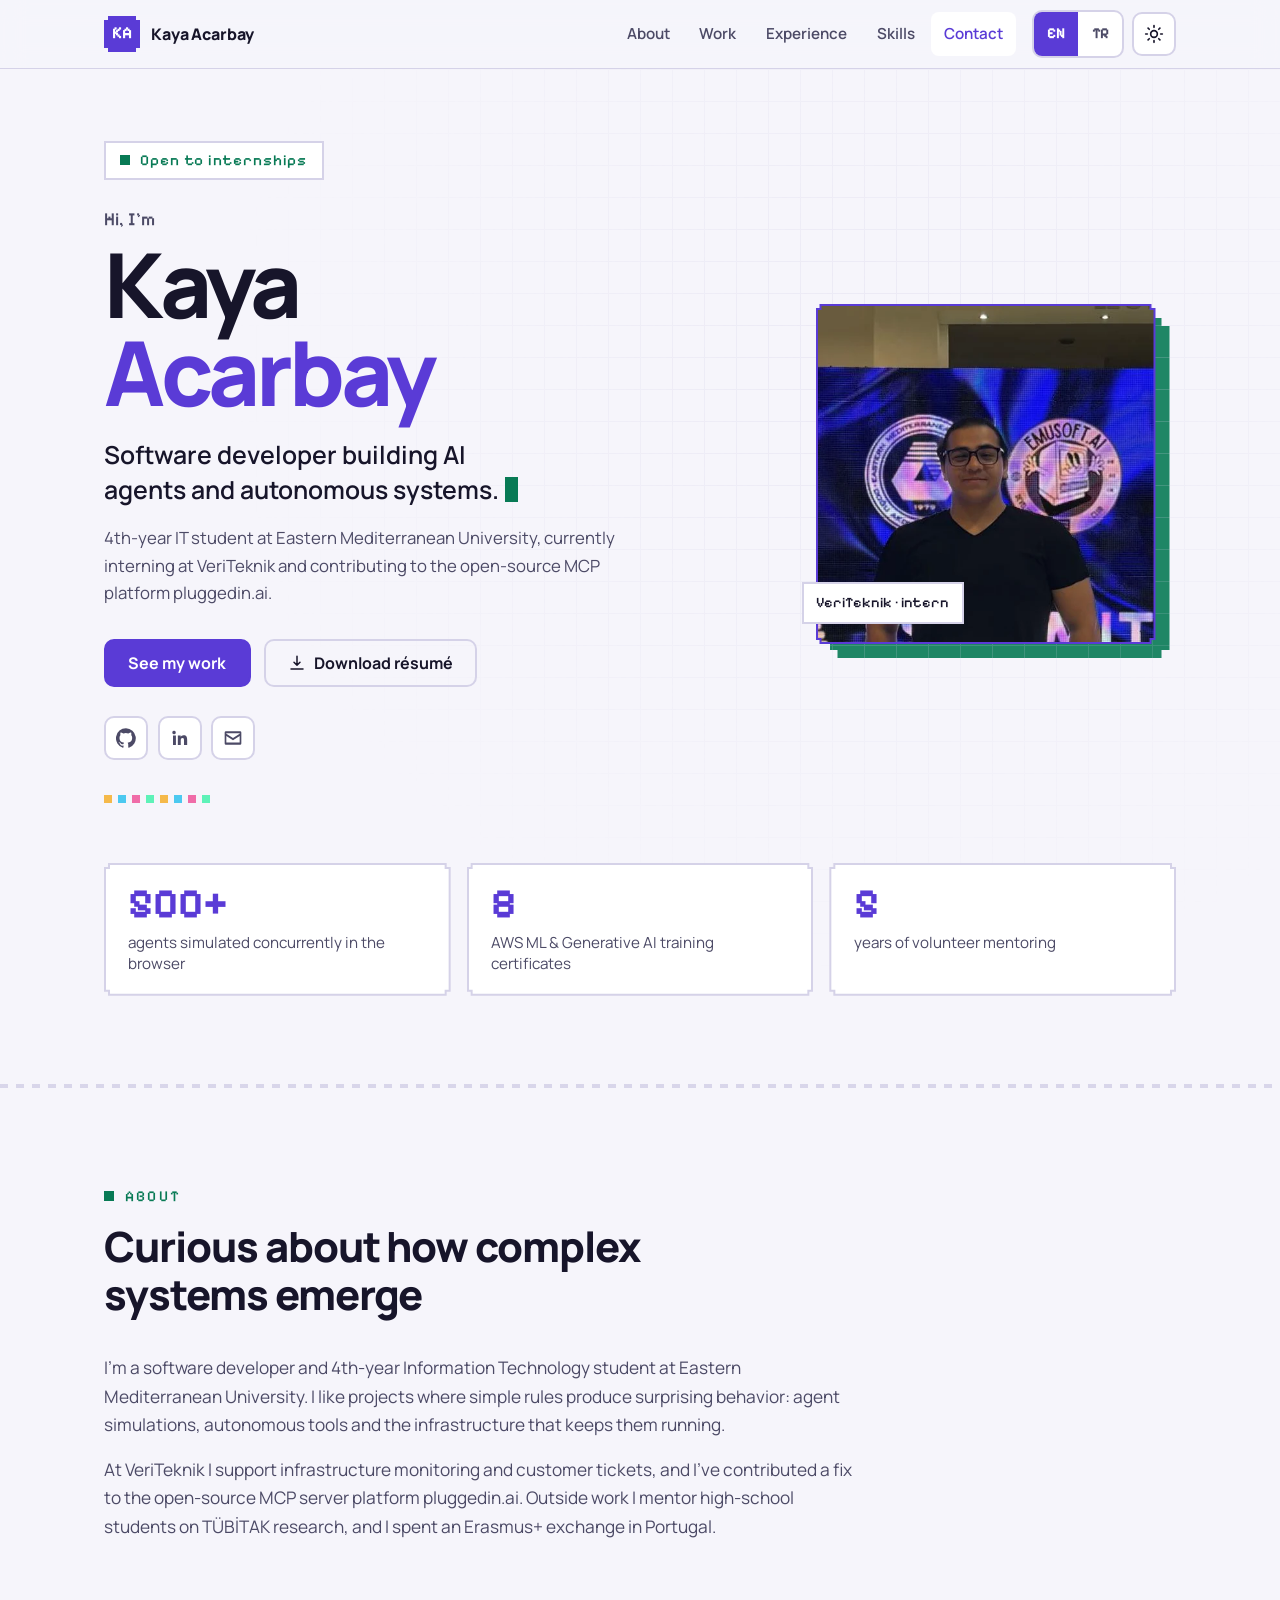
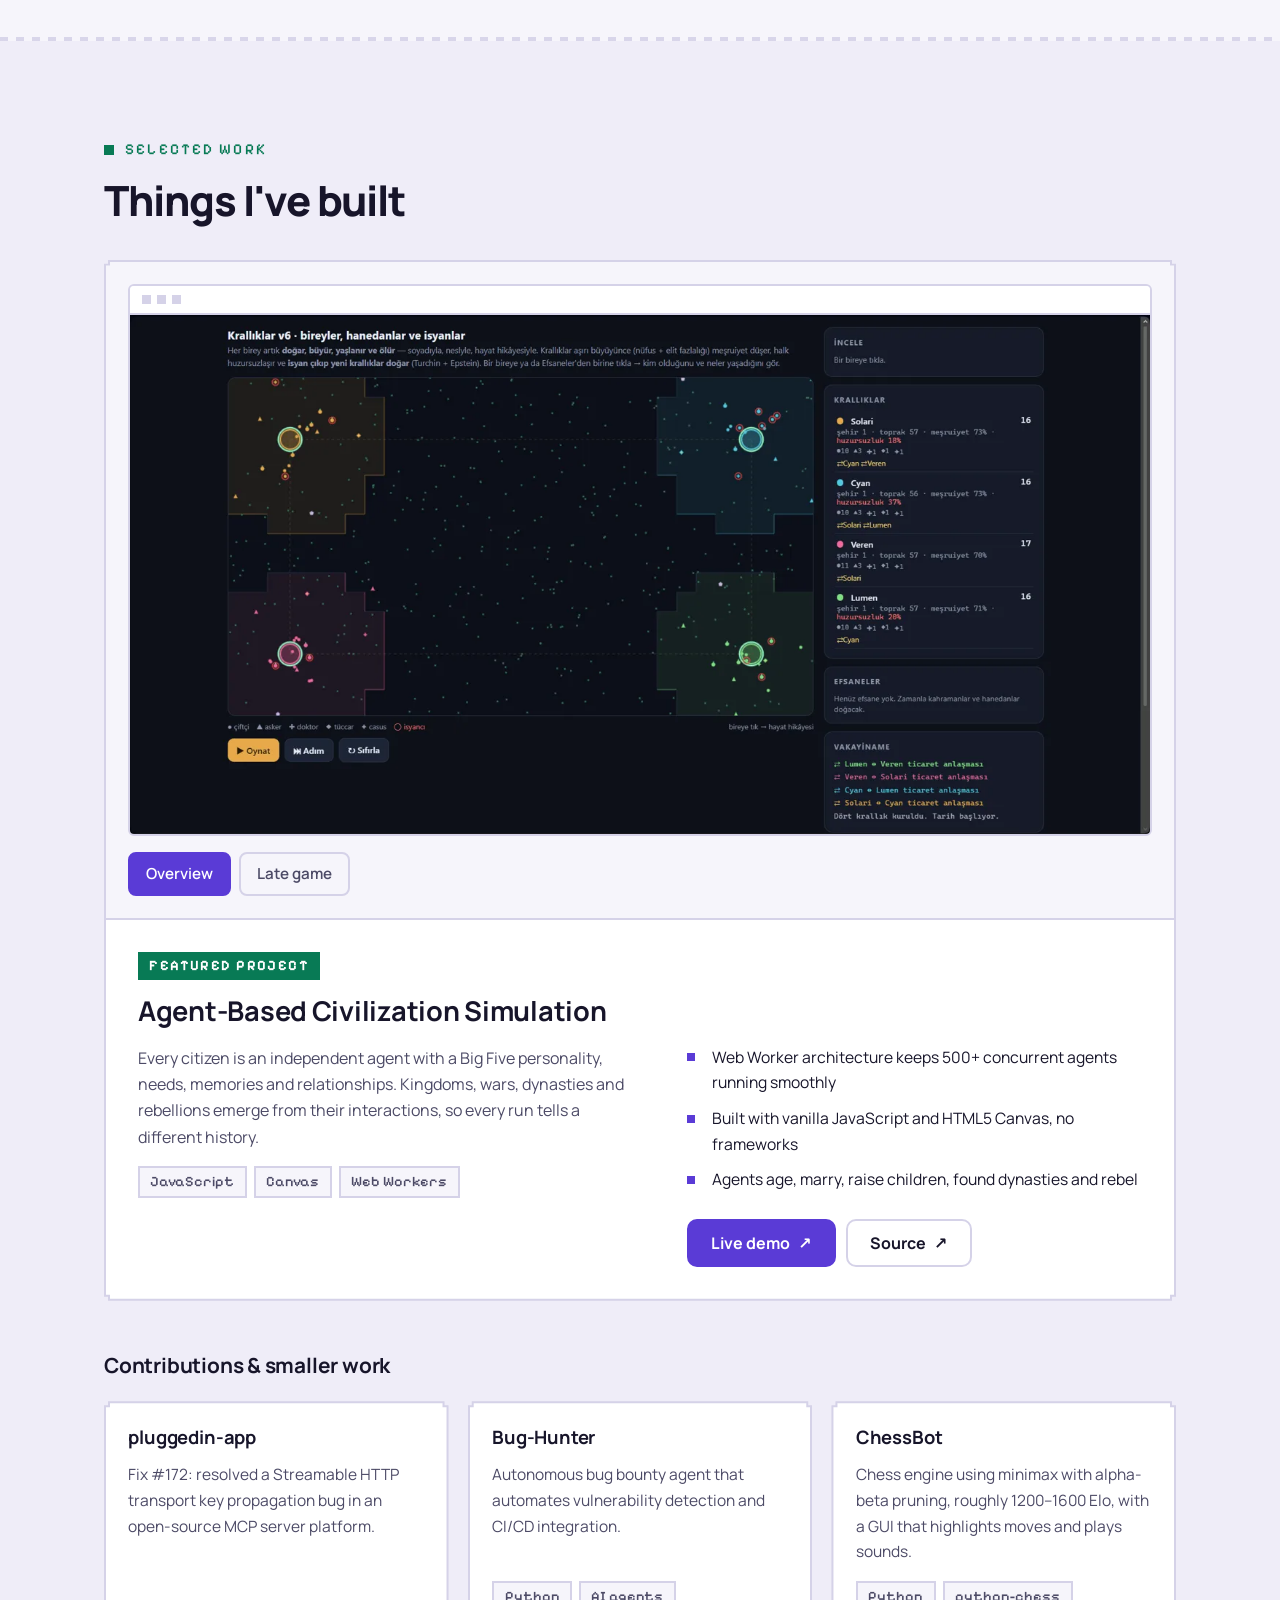
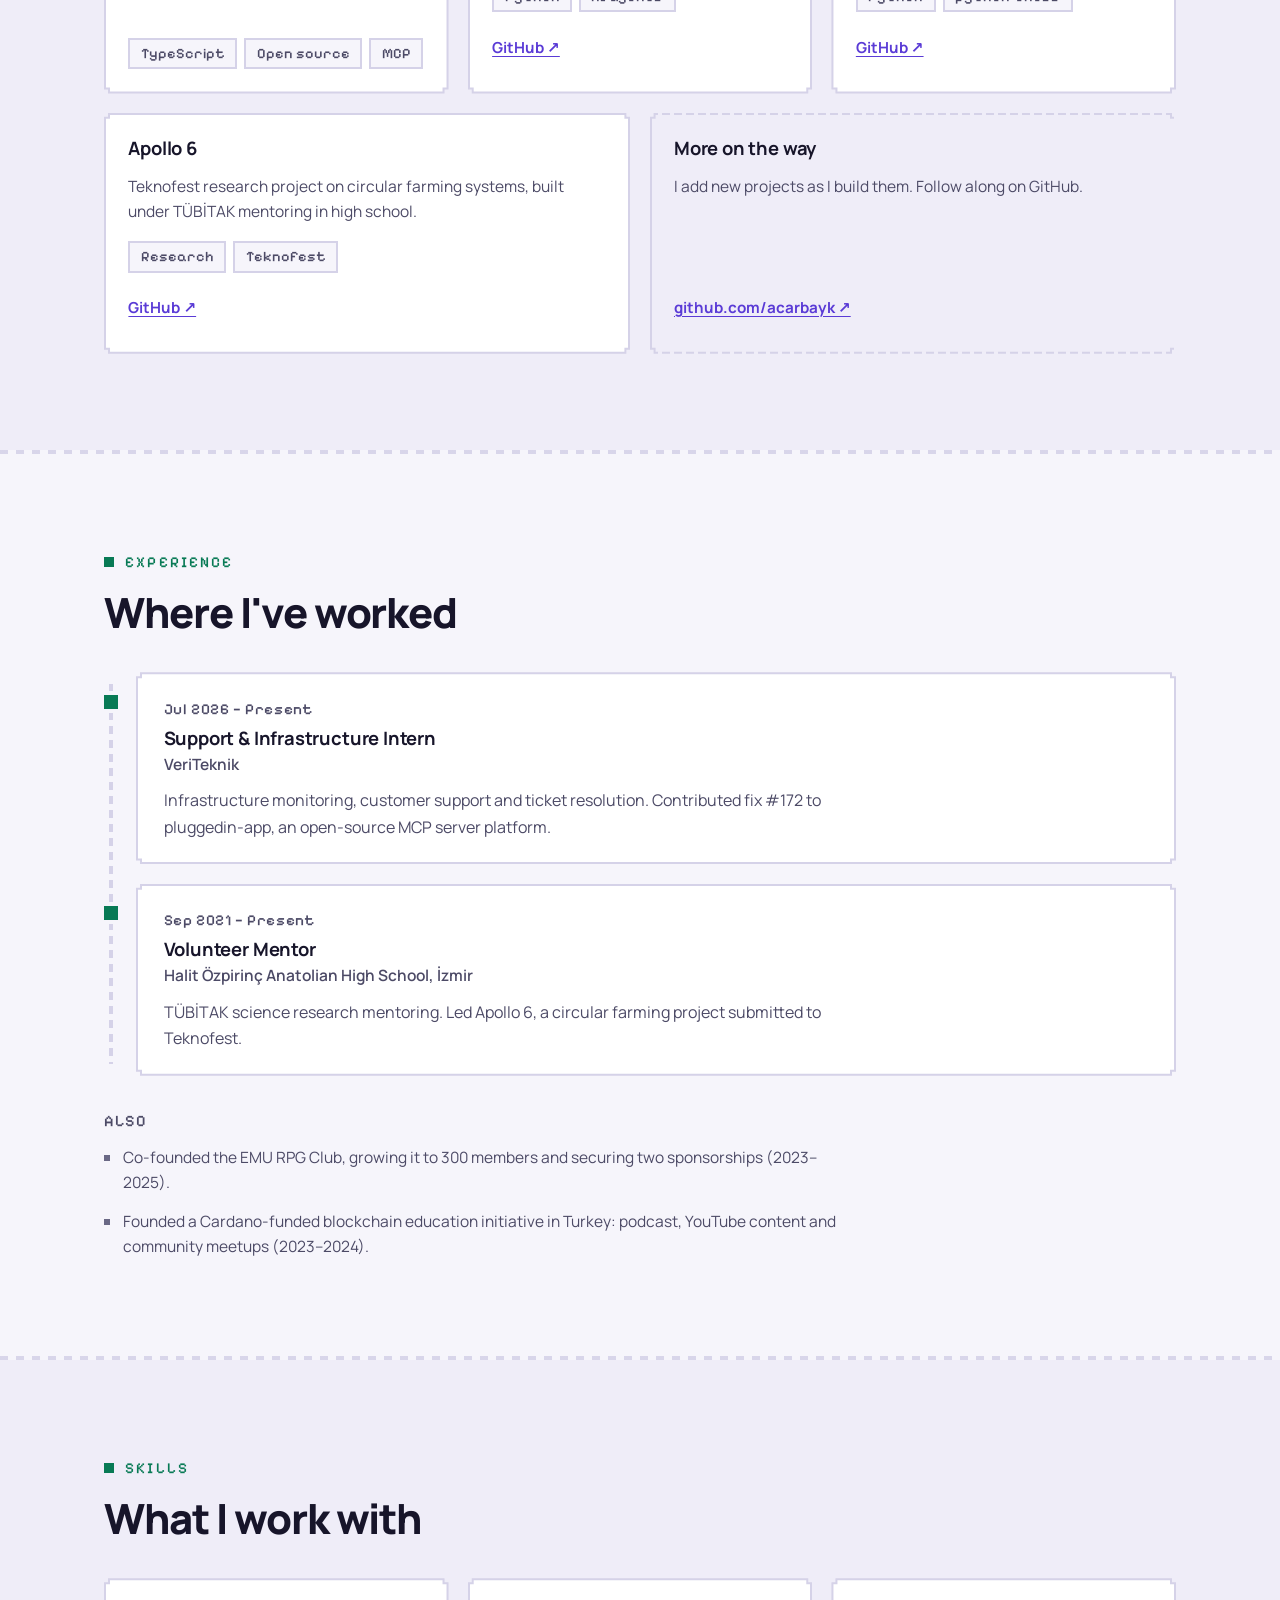
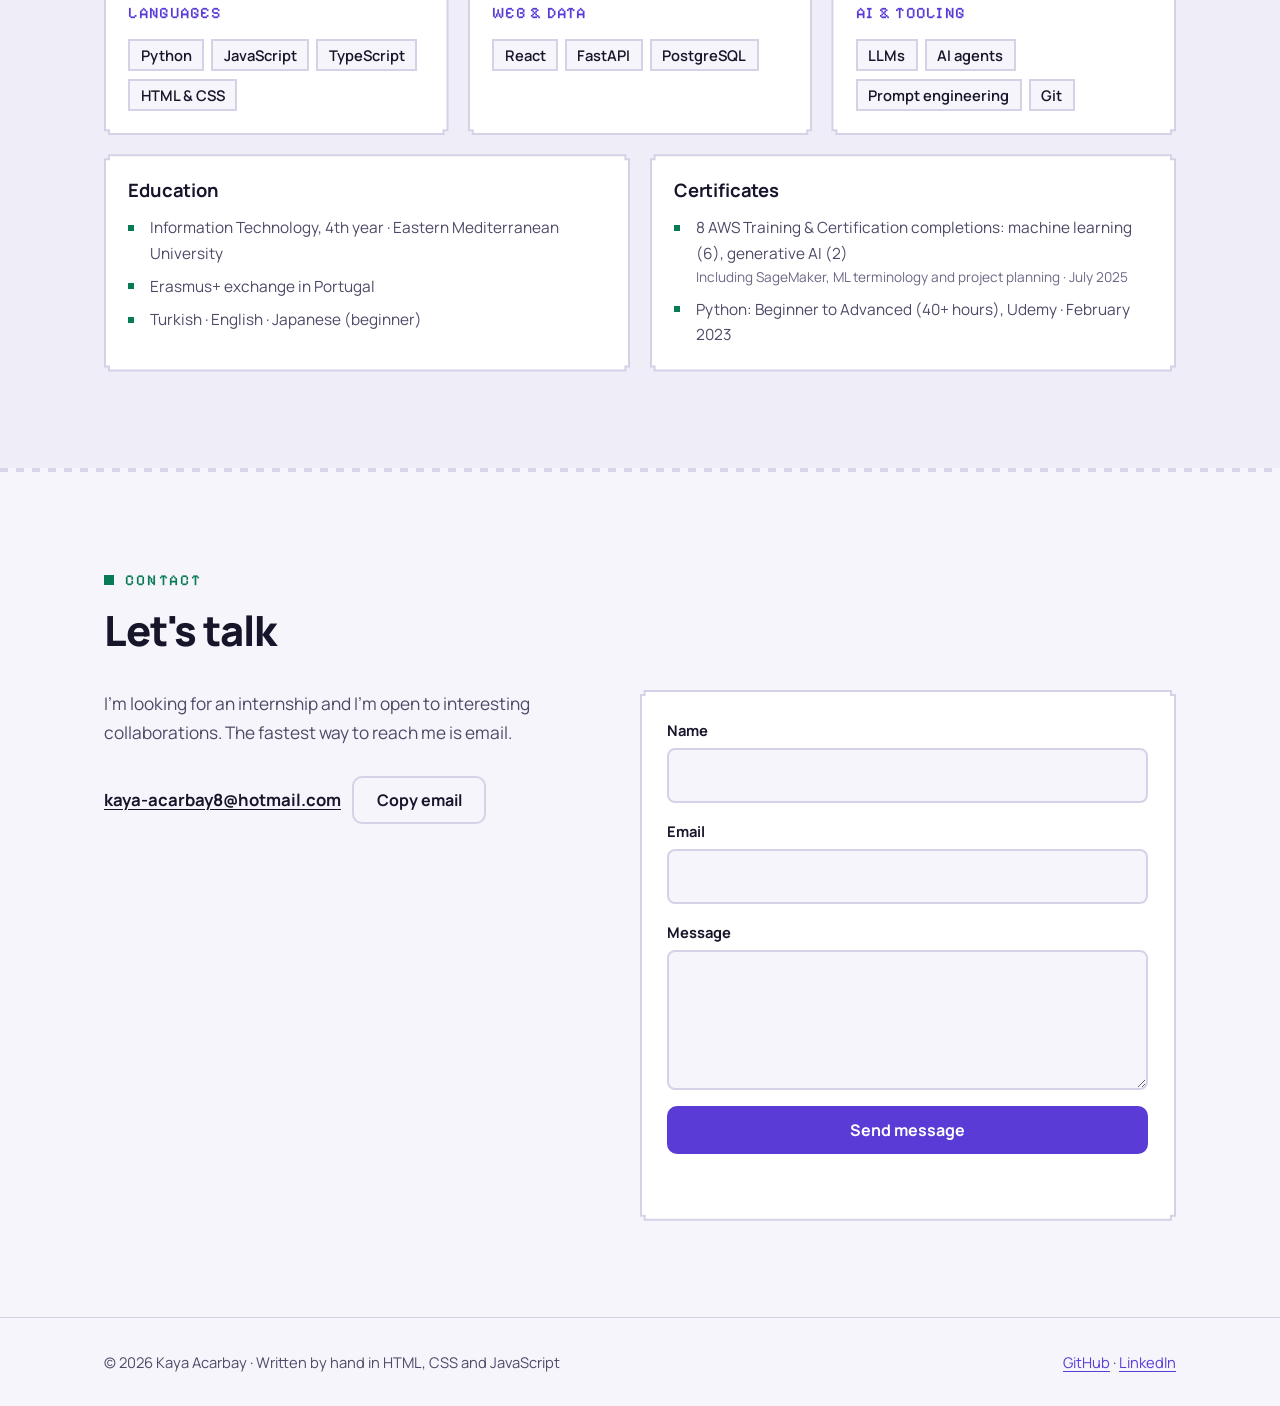
==== index.html @ 951edb8c "Add portfolio site Co-Authored-By: Claude Sonnet 5.5 <noreply@anthropic.com> Claude-Session: https:/" ====
<!DOCTYPE html>
<html lang="en" class="no-js">
<head>
<meta charset="utf-8">
<meta name="viewport" content="width=device-width, initial-scale=1">
<title>Kaya Acarbay — Software Developer (AI agents &amp; autonomous systems)</title>
<meta name="description" content="Kaya Acarbay is a 4th-year IT student and software developer building AI agents and autonomous systems. Intern at VeriTeknik. Open to internships.">
<meta name="theme-color" content="#0B0A13">
<link rel="canonical" href="https://kayaacarbay.netlify.app/">
<meta property="og:type" content="website">
<meta property="og:url" content="https://kayaacarbay.netlify.app/">
<meta property="og:title" content="Kaya Acarbay — Software Developer">
<meta property="og:description" content="Building AI agents and autonomous systems. Open to internships.">
<meta property="og:image" content="https://kayaacarbay.netlify.app/assets/img/og.png">
<meta property="og:image:width" content="1200">
<meta property="og:image:height" content="630">
<meta name="twitter:card" content="summary_large_image">
<link rel="icon" href="assets/favicon.svg" type="image/svg+xml">
<script>
  document.documentElement.classList.remove('no-js');
  (function(){try{
    var t=localStorage.getItem('theme');
    if(!t){t=matchMedia('(prefers-color-scheme: light)').matches?'light':'dark'}
    document.documentElement.dataset.theme=t;
    var l=new URLSearchParams(location.search).get('lang')||localStorage.getItem('lang')||((navigator.language||'en').slice(0,2)==='tr'?'tr':'en');
    document.documentElement.lang=l==='tr'?'tr':'en';
  }catch(e){document.documentElement.dataset.theme='dark'}})();
</script>
<link rel="preload" href="assets/fonts/manrope-latin-wght-normal.woff2" as="font" type="font/woff2" crossorigin>
<link rel="preload" href="assets/fonts/pixelify-sans-latin-500-normal.woff2" as="font" type="font/woff2" crossorigin>
<link rel="stylesheet" href="assets/style.css">
</head>
<body>
<a class="skip" href="#main" data-i18n="skip">Skip to content</a>

<header>
  <div class="wrap nav">
    <a class="brand" href="#home" aria-label="Kaya Acarbay"><span class="brand-mark" aria-hidden="true">KA</span><span>Kaya Acarbay</span></a>
    <nav aria-label="Main">
      <ul class="nav-links" id="nav-links">
        <li><a href="#about" data-nav="about" data-i18n="nav.about">About</a></li>
        <li><a href="#work" data-nav="work" data-i18n="nav.work">Work</a></li>
        <li><a href="#experience" data-nav="experience" data-i18n="nav.exp">Experience</a></li>
        <li><a href="#skills" data-nav="skills" data-i18n="nav.skills">Skills</a></li>
        <li><a href="#contact" data-nav="contact" data-i18n="nav.contact">Contact</a></li>
      </ul>
    </nav>
    <div class="tools">
      <div class="lang" role="group" aria-label="Language">
        <button type="button" data-lang="en" aria-pressed="true" lang="en">EN</button>
        <button type="button" data-lang="tr" aria-pressed="false" lang="tr">TR</button>
      </div>
      <button type="button" class="icon-btn" id="theme-btn" aria-label="Switch theme">
        <svg class="sun" viewBox="0 0 24 24" aria-hidden="true"><circle cx="12" cy="12" r="4"/><path d="M12 2v2M12 20v2M4.9 4.9l1.4 1.4M17.7 17.7l1.4 1.4M2 12h2M20 12h2M4.9 19.1l1.4-1.4M17.7 6.3l1.4-1.4"/></svg>
        <svg class="moon" viewBox="0 0 24 24" aria-hidden="true"><path d="M21 12.8A9 9 0 1 1 11.2 3a7 7 0 0 0 9.8 9.8z"/></svg>
      </button>
      <button type="button" class="icon-btn" id="menu-btn" aria-label="Menu" aria-expanded="false" aria-controls="nav-links">
        <svg viewBox="0 0 24 24" aria-hidden="true"><path d="M4 7h16M4 12h16M4 17h16"/></svg>
      </button>
    </div>
  </div>
</header>

<main id="main">
  <!-- HOME -->
  <section id="home" aria-labelledby="hero-title">
    <div class="wrap">
      <div class="hero">
        <div>
          <p class="status" data-i18n="hero.status">Open to internships</p>
          <p class="hi" data-i18n="hero.hi">Hi, I'm</p>
          <h1 id="hero-title">Kaya <span>Acarbay</span></h1>
          <p class="role"><span data-i18n="hero.role">Software developer building AI agents and autonomous systems.</span><span class="cursor" aria-hidden="true"></span></p>
          <p class="bio" data-i18n="hero.bio">4th-year IT student at Eastern Mediterranean University, currently interning at VeriTeknik and contributing to the open-source MCP platform pluggedin.ai.</p>
          <div class="cta">
            <a class="btn" href="#work" data-i18n="cta.work">See my work</a>
            <a class="btn ghost" href="assets/Kaya-Acarbay-Resume.pdf" download>
              <svg viewBox="0 0 24 24" aria-hidden="true"><path d="M12 3v12m0 0l-4-4m4 4l4-4M4 20h16"/></svg><span data-i18n="cta.resume">Download résumé</span>
            </a>
          </div>
          <div class="socials">
            <a href="https://github.com/acarbayk" target="_blank" rel="noopener" aria-label="GitHub"><svg viewBox="0 0 24 24" aria-hidden="true"><path d="M12 .3a12 12 0 0 0-3.8 23.4c.6.1.8-.3.8-.6v-2c-3.3.7-4-1.6-4-1.6-.6-1.4-1.4-1.8-1.4-1.8-1-.7.1-.7.1-.7 1.2.1 1.8 1.2 1.8 1.2 1 1.8 2.8 1.3 3.5 1 .1-.8.4-1.3.7-1.6-2.7-.3-5.5-1.3-5.5-5.9 0-1.3.5-2.4 1.2-3.2-.1-.3-.5-1.5.1-3.2 0 0 1-.3 3.3 1.2a11.5 11.5 0 0 1 6 0c2.3-1.5 3.3-1.2 3.3-1.2.6 1.7.2 2.9.1 3.2.8.8 1.2 1.9 1.2 3.2 0 4.6-2.8 5.6-5.5 5.9.4.4.8 1.1.8 2.2v3.3c0 .3.2.7.8.6A12 12 0 0 0 12 .3z"/></svg></a>
            <a href="https://www.linkedin.com/in/kaya-acarbay-b27952282/" target="_blank" rel="noopener" aria-label="LinkedIn"><svg viewBox="0 0 24 24" aria-hidden="true"><path d="M20.4 20.5h-3.6v-5.6c0-1.3 0-3-1.8-3s-2.1 1.4-2.1 2.9v5.7H9.4V9h3.4v1.6h.1c.5-.9 1.6-1.8 3.4-1.8 3.6 0 4.3 2.4 4.3 5.5v6.2zM5.3 7.4a2.1 2.1 0 1 1 0-4.1 2.1 2.1 0 0 1 0 4.1zM7.1 20.5H3.6V9h3.5v11.5z"/></svg></a>
            <a href="mailto:kaya-acarbay8@hotmail.com" aria-label="Email"><svg viewBox="0 0 24 24" aria-hidden="true"><path d="M2 5.5A1.5 1.5 0 0 1 3.5 4h17A1.5 1.5 0 0 1 22 5.5v13a1.5 1.5 0 0 1-1.5 1.5h-17A1.5 1.5 0 0 1 2 18.5v-13zm2 .9v.4l8 5.2 8-5.2v-.4H4zm16 3.1l-8 5.2-8-5.2v8h16v-8z"/></svg></a>
          </div>
          <div class="world" aria-hidden="true"><i></i><i></i><i></i><i></i><i></i><i></i><i></i><i></i></div>
        </div>
        <div class="portrait">
          <div class="px"><div class="px-in"><img src="assets/img/kaya.webp" width="520" height="520" alt="Portrait of Kaya Acarbay" fetchpriority="high"></div></div>
          <span class="tag-badge">VeriTeknik · intern</span>
        </div>
      </div>
      <div class="stats">
        <div class="px stat"><div class="px-in"><b>500+</b><span data-i18n="stat.agents">agents simulated concurrently in the browser</span></div></div>
        <div class="px stat"><div class="px-in"><b>8</b><span data-i18n="stat.aws">AWS ML &amp; Generative AI training certificates</span></div></div>
        <div class="px stat"><div class="px-in"><b>5</b><span data-i18n="stat.mentor">years of volunteer mentoring</span></div></div>
      </div>
    </div>
  </section>

  <div class="divider" aria-hidden="true"></div>

  <!-- ABOUT -->
  <section id="about" aria-labelledby="about-title">
    <div class="wrap">
      <p class="label reveal" data-i18n="about.label">About</p>
      <h2 id="about-title" class="reveal" data-i18n="about.title">Curious about how complex systems emerge</h2>
      <div class="reveal" style="max-width:68ch;display:grid;gap:1rem;color:var(--soft);font-size:1.08rem">
        <p data-i18n="about.p1">I'm a software developer and 4th-year Information Technology student at Eastern Mediterranean University. I like projects where simple rules produce surprising behavior: agent simulations, autonomous tools and the infrastructure that keeps them running.</p>
        <p data-i18n="about.p2">At VeriTeknik I support infrastructure monitoring and customer tickets, and I've contributed a fix to the open-source MCP server platform pluggedin.ai. Outside work I mentor high-school students on TÜBİTAK research, and I spent an Erasmus+ exchange in Portugal.</p>
      </div>
    </div>
  </section>

  <div class="divider" aria-hidden="true"></div>

  <!-- WORK -->
  <section id="work" class="alt" aria-labelledby="work-title">
    <div class="wrap">
      <p class="label reveal" data-i18n="work.label">Selected work</p>
      <h2 id="work-title" class="reveal" data-i18n="work.title">Things I've built</h2>

      <article class="px reveal" aria-labelledby="civ-title">
        <div class="px-in feature">
          <div class="shots">
            <div class="frame">
              <div class="frame-bar" aria-hidden="true"><i></i><i></i><i></i></div>
              <img id="civ-shot" src="assets/img/civ-overview.webp" width="1400" height="713" alt="Overview of the civilization simulation: four kingdoms on a map with a live ranking panel" loading="lazy">
            </div>
            <div class="tabs" role="tablist" aria-label="Screenshots">
              <button type="button" role="tab" aria-selected="true" data-shot="assets/img/civ-overview.webp" data-alt="Overview of the civilization simulation: four kingdoms on a map with a live ranking panel" data-i18n="civ.tab1">Overview</button>
              <button type="button" role="tab" aria-selected="false" data-shot="assets/img/civ-late-game.webp" data-alt="Late game view of the simulation with larger kingdoms and more history" data-i18n="civ.tab2">Late game</button>
            </div>
          </div>
          <div class="copy">
            <div class="head">
              <span class="badge" data-i18n="civ.badge">Featured project</span>
              <h3 id="civ-title" style="font-size:1.7rem">Agent-Based Civilization Simulation</h3>
            </div>
            <div class="side" style="gap:1rem">
              <p data-i18n="civ.desc">Every citizen is an independent agent with a Big Five personality, needs, memories and relationships. Kingdoms, wars, dynasties and rebellions emerge from their interactions, so every run tells a different history.</p>
              <div class="chips"><span class="chip">JavaScript</span><span class="chip">Canvas</span><span class="chip">Web Workers</span></div>
            </div>
            <div class="side">
              <ul>
                <li data-i18n="civ.b1">Web Worker architecture keeps 500+ concurrent agents running smoothly</li>
                <li data-i18n="civ.b2">Built with vanilla JavaScript and HTML5 Canvas, no frameworks</li>
                <li data-i18n="civ.b3">Agents age, marry, raise children, found dynasties and rebel</li>
              </ul>
              <div class="links">
                <a class="btn" href="https://acarbayk.github.io/agent-based-civilization-simulation/" target="_blank" rel="noopener"><span data-i18n="civ.demo">Live demo</span> ↗</a>
                <a class="btn ghost" href="https://github.com/acarbayk/agent-based-civilization-simulation" target="_blank" rel="noopener"><span data-i18n="civ.src">Source</span> ↗</a>
              </div>
            </div>
          </div>
        </div>
      </article>

      <h3 class="sub reveal" data-i18n="other.title">Contributions &amp; smaller work</h3>
      <div class="grid">
        <article class="px card reveal"><div class="px-in">
          <h3>pluggedin-app</h3>
          <p data-i18n="other.pi">Fix #172: resolved a Streamable HTTP transport key propagation bug in an open-source MCP server platform.</p>
          <div class="chips"><span class="chip">TypeScript</span><span class="chip">Open source</span><span class="chip">MCP</span></div>
        </div></article>
        <article class="px card reveal"><div class="px-in">
          <h3>Bug-Hunter</h3>
          <p data-i18n="other.bh">Autonomous bug bounty agent that automates vulnerability detection and CI/CD integration.</p>
          <div class="chips"><span class="chip">Python</span><span class="chip">AI agents</span></div>
          <a class="more-link" href="https://github.com/acarbayk/Bug-Hunter" target="_blank" rel="noopener">GitHub ↗</a>
        </div></article>
        <article class="px card reveal"><div class="px-in">
          <h3>ChessBot</h3>
          <p data-i18n="other.cb">Chess engine using minimax with alpha-beta pruning, roughly 1200–1600 Elo, with a GUI that highlights moves and plays sounds.</p>
          <div class="chips"><span class="chip">Python</span><span class="chip">python-chess</span></div>
          <a class="more-link" href="https://github.com/acarbayk/ChessBot" target="_blank" rel="noopener">GitHub ↗</a>
        </div></article>
        <article class="px card reveal"><div class="px-in">
          <h3>Apollo 6</h3>
          <p data-i18n="other.ap">Teknofest research project on circular farming systems, built under TÜBİTAK mentoring in high school.</p>
          <div class="chips"><span class="chip">Research</span><span class="chip">Teknofest</span></div>
          <a class="more-link" href="https://github.com/acarbayk/Apollo6-and-Yeni-Bir-Kavram-Dairesel-Tar-m" target="_blank" rel="noopener">GitHub ↗</a>
        </div></article>
        <article class="px card dashed reveal"><div class="px-in">
          <h3 data-i18n="other.more.t">More on the way</h3>
          <p data-i18n="other.more.p">I add new projects as I build them. Follow along on GitHub.</p>
          <a class="more-link" href="https://github.com/acarbayk" target="_blank" rel="noopener">github.com/acarbayk ↗</a>
        </div></article>
      </div>
    </div>
  </section>

  <div class="divider" aria-hidden="true"></div>

  <!-- EXPERIENCE -->
  <section id="experience" aria-labelledby="exp-title">
    <div class="wrap">
      <p class="label reveal" data-i18n="exp.label">Experience</p>
      <h2 id="exp-title" class="reveal" data-i18n="exp.title">Where I've worked</h2>
      <div class="tl">
        <article class="tl-item reveal"><div class="px"><div class="px-in">
          <p class="date" data-i18n="exp.vt.date">Jul 2026 — Present</p>
          <h3 data-i18n="exp.vt.title">Support &amp; Infrastructure Intern</h3>
          <p class="org">VeriTeknik</p>
          <p data-i18n="exp.vt.desc">Infrastructure monitoring, customer support and ticket resolution. Contributed fix #172 to pluggedin-app, an open-source MCP server platform.</p>
        </div></div></article>
        <article class="tl-item reveal"><div class="px"><div class="px-in">
          <p class="date" data-i18n="exp.mt.date">Sep 2021 — Present</p>
          <h3 data-i18n="exp.mt.title">Volunteer Mentor</h3>
          <p class="org" data-i18n="exp.mt.org">Halit Özpirinç Anatolian High School, İzmir</p>
          <p data-i18n="exp.mt.desc">TÜBİTAK science research mentoring. Led Apollo 6, a circular farming project submitted to Teknofest.</p>
        </div></div></article>
      </div>
      <div class="also reveal">
        <h3 data-i18n="exp.also">Also</h3>
        <p data-i18n="exp.rpg">Co-founded the EMU RPG Club, growing it to 300 members and securing two sponsorships (2023–2025).</p>
        <p data-i18n="exp.cardano">Founded a Cardano-funded blockchain education initiative in Turkey: podcast, YouTube content and community meetups (2023–2024).</p>
      </div>
    </div>
  </section>

  <div class="divider" aria-hidden="true"></div>

  <!-- SKILLS + EDUCATION -->
  <section id="skills" class="alt" aria-labelledby="skills-title">
    <div class="wrap">
      <p class="label reveal" data-i18n="skills.label">Skills</p>
      <h2 id="skills-title" class="reveal" data-i18n="skills.title">What I work with</h2>
      <div class="skills reveal">
        <div class="px"><div class="px-in"><h3 data-i18n="skills.g1">Languages</h3><div class="chips"><span class="chip">Python</span><span class="chip">JavaScript</span><span class="chip">TypeScript</span><span class="chip">HTML &amp; CSS</span></div></div></div>
        <div class="px"><div class="px-in"><h3 data-i18n="skills.g2">Web &amp; data</h3><div class="chips"><span class="chip">React</span><span class="chip">FastAPI</span><span class="chip">PostgreSQL</span></div></div></div>
        <div class="px"><div class="px-in"><h3 data-i18n="skills.g3">AI &amp; tooling</h3><div class="chips"><span class="chip">LLMs</span><span class="chip">AI agents</span><span class="chip">Prompt engineering</span><span class="chip">Git</span></div></div></div>
      </div>
      <div class="edu reveal">
        <div class="px"><div class="px-in">
          <h3 data-i18n="edu.title">Education</h3>
          <ul>
            <li><span><span data-i18n="edu.emu">Information Technology, 4th year</span> · Eastern Mediterranean University</span></li>
            <li><span data-i18n="edu.erasmus">Erasmus+ exchange in Portugal</span></li>
            <li><span data-i18n="edu.lang">Turkish · English · Japanese (beginner)</span></li>
          </ul>
        </div></div>
        <div class="px"><div class="px-in">
          <h3 data-i18n="cert.title">Certificates</h3>
          <ul>
            <li><span><span data-i18n="cert.aws">8 AWS Training &amp; Certification completions: machine learning (6), generative AI (2)</span><small data-i18n="cert.awsd">Including SageMaker, ML terminology and project planning · July 2025</small></span></li>
            <li><span data-i18n="cert.udemy">Python: Beginner to Advanced (40+ hours), Udemy · February 2023</span></li>
          </ul>
        </div></div>
      </div>
    </div>
  </section>

  <div class="divider" aria-hidden="true"></div>

  <!-- CONTACT -->
  <section id="contact" aria-labelledby="contact-title">
    <div class="wrap">
      <p class="label reveal" data-i18n="contact.label">Contact</p>
      <h2 id="contact-title" class="reveal" data-i18n="contact.title">Let's talk</h2>
      <div class="contact">
        <div class="reveal">
          <p class="lead" data-i18n="contact.lead">I'm looking for an internship and I'm open to interesting collaborations. The fastest way to reach me is email.</p>
          <div class="mail">
            <a class="addr" href="mailto:kaya-acarbay8@hotmail.com">kaya-acarbay8@hotmail.com</a>
            <button type="button" class="btn ghost" id="copy-mail" data-i18n="contact.copy">Copy email</button>
          </div>
          <p class="sr-only" id="copy-live" role="status" aria-live="polite"></p>
        </div>
        <form class="px reveal" name="contact" method="POST" action="/" data-netlify="true" netlify-honeypot="bot-field" id="contact-form">
          <div class="px-in">
            <input type="hidden" name="form-name" value="contact">
            <p class="hp"><label>Don't fill this out <input name="bot-field" tabindex="-1" autocomplete="off"></label></p>
            <div class="field"><label for="f-name" data-i18n="form.name">Name</label><input id="f-name" name="name" type="text" autocomplete="name" required></div>
            <div class="field"><label for="f-email" data-i18n="form.email">Email</label><input id="f-email" name="email" type="email" autocomplete="email" required></div>
            <div class="field"><label for="f-msg" data-i18n="form.msg">Message</label><textarea id="f-msg" name="message" required></textarea></div>
            <button class="btn" type="submit" data-i18n="form.send">Send message</button>
            <p id="form-status" role="status" aria-live="polite"></p>
          </div>
        </form>
      </div>
    </div>
  </section>
</main>

<footer>
  <div class="wrap">
    <span data-i18n="footer.copy">© 2026 Kaya Acarbay · Written by hand in HTML, CSS and JavaScript</span>
    <span><a href="https://github.com/acarbayk" target="_blank" rel="noopener">GitHub</a> · <a href="https://www.linkedin.com/in/kaya-acarbay-b27952282/" target="_blank" rel="noopener">LinkedIn</a></span>
  </div>
</footer>

<script src="assets/app.js" defer></script>
</body>
</html>
---- assets/style.css ----
/* Fonts (self-hosted) */
@font-face{font-family:"Manrope";font-style:normal;font-weight:200 800;font-display:swap;src:url(fonts/manrope-latin-wght-normal.woff2) format("woff2");unicode-range:U+0000-00FF,U+0131,U+0152-0153,U+02BB-02BC,U+02C6,U+02DA,U+02DC,U+0304,U+0308,U+0329,U+2000-206F,U+20AC,U+2122,U+2191,U+2193,U+2212,U+2215,U+FEFF,U+FFFD}
@font-face{font-family:"Manrope";font-style:normal;font-weight:200 800;font-display:swap;src:url(fonts/manrope-latin-ext-wght-normal.woff2) format("woff2");unicode-range:U+0100-02BA,U+02BD-02C5,U+02C7-02CC,U+02CE-02D7,U+02DD-02FF,U+0304,U+0308,U+0329,U+1D00-1DBF,U+1E00-1E9F,U+1EF2-1EFF,U+2020,U+20A0-20AB,U+20AD-20C0,U+2113,U+2C60-2C7F,U+A720-A7FF}
@font-face{font-family:"Pixelify Sans";font-style:normal;font-weight:500;font-display:swap;src:url(fonts/pixelify-sans-latin-500-normal.woff2) format("woff2");unicode-range:U+0000-00FF,U+0131,U+0152-0153,U+02BB-02BC,U+02C6,U+02DA,U+02DC,U+0304,U+0308,U+0329,U+2000-206F,U+20AC,U+2122,U+2191,U+2193,U+2212,U+2215,U+FEFF,U+FFFD}
@font-face{font-family:"Pixelify Sans";font-style:normal;font-weight:500;font-display:swap;src:url(fonts/pixelify-sans-latin-ext-500-normal.woff2) format("woff2");unicode-range:U+0100-02BA,U+02BD-02C5,U+02C7-02CC,U+02CE-02D7,U+02DD-02FF,U+0304,U+0308,U+0329,U+1D00-1DBF,U+1E00-1E9F,U+1EF2-1EFF,U+2020,U+20A0-20AB,U+20AD-20C0,U+2113,U+2C60-2C7F,U+A720-A7FF}
@font-face{font-family:"Pixelify Sans";font-style:normal;font-weight:700;font-display:swap;src:url(fonts/pixelify-sans-latin-700-normal.woff2) format("woff2");unicode-range:U+0000-00FF,U+0131,U+0152-0153,U+02BB-02BC,U+02C6,U+02DA,U+02DC,U+0304,U+0308,U+0329,U+2000-206F,U+20AC,U+2122,U+2191,U+2193,U+2212,U+2215,U+FEFF,U+FFFD}
@font-face{font-family:"Pixelify Sans";font-style:normal;font-weight:700;font-display:swap;src:url(fonts/pixelify-sans-latin-ext-700-normal.woff2) format("woff2");unicode-range:U+0100-02BA,U+02BD-02C5,U+02C7-02CC,U+02CE-02D7,U+02DD-02FF,U+0304,U+0308,U+0329,U+1D00-1DBF,U+1E00-1E9F,U+1EF2-1EFF,U+2020,U+20A0-20AB,U+20AD-20C0,U+2113,U+2C60-2C7F,U+A720-A7FF}

/* Tokens */
:root{
  --bg:#0B0A13; --bg-alt:#100F1B; --surface:#151424; --border:#2A2842;
  --text:#EEEDF7; --soft:#B3B2CC; --faint:#8F8DAC;
  --accent:#A78BFA; --accent-2:#5EF2B8; --btn:#6B47E6; --btn-hover:#7D5CF0; --btn-text:#FFFFFF;
  --on-accent-2:#04140D;
  --font-body:"Manrope",system-ui,-apple-system,"Segoe UI",sans-serif;
  --font-px:"Pixelify Sans","Manrope",monospace;
  --maxw:1120px; --px:4px; --ease:cubic-bezier(.4,0,.2,1);
  color-scheme:dark;
}
:root[data-theme="light"]{
  --bg:#F6F5FB; --bg-alt:#EFEDF8; --surface:#FFFFFF; --border:#D5D2E8;
  --text:#17152A; --soft:#4C4A66; --faint:#6A6885;
  --accent:#5A3BD6; --accent-2:#087A55; --btn:#5A3BD6; --btn-hover:#4A2DBE; --btn-text:#FFFFFF;
  --on-accent-2:#FFFFFF;
  color-scheme:light;
}

*,*::before,*::after{box-sizing:border-box;margin:0;padding:0}
html{scroll-behavior:smooth;scroll-padding-top:84px;-webkit-text-size-adjust:100%}
body{font-family:var(--font-body);background:var(--bg);color:var(--text);line-height:1.65;font-size:1rem;-webkit-font-smoothing:antialiased}
img{max-width:100%;height:auto;display:block}
a{color:var(--accent);text-underline-offset:3px}
a:hover{color:var(--text)}
:focus-visible{outline:3px solid var(--accent-2);outline-offset:3px;border-radius:4px}
.sr-only{position:absolute;width:1px;height:1px;overflow:hidden;clip:rect(0 0 0 0);white-space:nowrap}
.skip{position:absolute;left:16px;top:-60px;background:var(--btn);color:var(--btn-text);padding:.6rem 1rem;border-radius:6px;z-index:200;text-decoration:none;font-weight:700}
.skip:focus{top:12px}
.wrap{max-width:var(--maxw);margin:0 auto;padding:0 1.5rem}

/* Pixel helpers */
.px{position:relative;isolation:isolate;--c:var(--border);--fill:var(--surface);
  clip-path:polygon(0 var(--px),var(--px) var(--px),var(--px) 0,calc(100% - var(--px)) 0,calc(100% - var(--px)) var(--px),100% var(--px),100% calc(100% - var(--px)),calc(100% - var(--px)) calc(100% - var(--px)),calc(100% - var(--px)) 100%,var(--px) 100%,var(--px) calc(100% - var(--px)),0 calc(100% - var(--px)));
  background:var(--c);padding:2px;transition:background .2s var(--ease)}
.px>.px-in{background:var(--fill);height:100%;position:relative;
  clip-path:polygon(0 var(--px),var(--px) var(--px),var(--px) 0,calc(100% - var(--px)) 0,calc(100% - var(--px)) var(--px),100% var(--px),100% calc(100% - var(--px)),calc(100% - var(--px)) calc(100% - var(--px)),calc(100% - var(--px)) 100%,var(--px) 100%,var(--px) calc(100% - var(--px)),0 calc(100% - var(--px)))}
.px:hover{--c:var(--accent)}
.divider{height:4px;background:repeating-linear-gradient(90deg,var(--border) 0 8px,transparent 8px 16px);opacity:.9}
.label{font-family:var(--font-px);font-weight:500;font-size:.95rem;letter-spacing:.14em;text-transform:uppercase;color:var(--accent-2);display:flex;align-items:center;gap:.7rem;margin-bottom:.9rem}
.label::before{content:"";width:10px;height:10px;background:var(--accent-2);flex:none}
h2{font-size:clamp(1.9rem,3.4vw,2.6rem);line-height:1.15;letter-spacing:-.025em;font-weight:800;margin-bottom:2.2rem;max-width:22ch}
h3{font-size:1.15rem;line-height:1.3;letter-spacing:-.01em;font-weight:700}
section{padding:96px 0}
.alt{background:var(--bg-alt)}

/* Header */
header{position:sticky;top:0;z-index:100;background:color-mix(in srgb,var(--bg) 90%,transparent);backdrop-filter:blur(12px);border-bottom:1px solid var(--border)}
.nav{display:flex;align-items:center;gap:1rem;height:68px}
.brand{display:flex;align-items:center;gap:.7rem;text-decoration:none;color:var(--text);font-weight:800;letter-spacing:-.01em;margin-right:auto}
.brand-mark{width:36px;height:36px;display:grid;place-items:center;background:var(--btn);color:var(--btn-text);font-family:var(--font-px);font-weight:700;font-size:1.05rem;
  clip-path:polygon(0 4px,4px 4px,4px 0,calc(100% - 4px) 0,calc(100% - 4px) 4px,100% 4px,100% calc(100% - 4px),calc(100% - 4px) calc(100% - 4px),calc(100% - 4px) 100%,4px 100%,4px calc(100% - 4px),0 calc(100% - 4px))}
.nav-links{display:flex;gap:.25rem;list-style:none}
.nav-links a{display:flex;align-items:center;min-height:44px;padding:0 .8rem;color:var(--soft);text-decoration:none;font-weight:600;font-size:.95rem;border-radius:8px;transition:color .2s,background .2s}
.nav-links a:hover{color:var(--text);background:var(--surface)}
.nav-links a[aria-current="true"]{color:var(--accent);background:var(--surface)}
.tools{display:flex;gap:.5rem;align-items:center}
.icon-btn,.lang button{min-height:44px;min-width:44px;display:grid;place-items:center;background:var(--surface);color:var(--text);border:2px solid var(--border);border-radius:10px;cursor:pointer;font:inherit;transition:border-color .2s,background .2s}
.icon-btn:hover,.lang button:hover{border-color:var(--accent)}
.icon-btn svg{width:20px;height:20px;fill:none;stroke:currentColor;stroke-width:2;stroke-linecap:round;stroke-linejoin:round}
.sun{display:none}.moon{display:block}
:root[data-theme="light"] .sun{display:block}:root[data-theme="light"] .moon{display:none}
.lang{display:flex;border:2px solid var(--border);border-radius:10px;overflow:hidden;background:var(--surface)}
.lang button{border:0;border-radius:0;min-width:44px;font-family:var(--font-px);font-weight:700;font-size:.95rem;color:var(--soft);background:transparent}
.lang button[aria-pressed="true"]{background:var(--btn);color:var(--btn-text)}
#menu-btn{display:none}
@media (max-width:860px){
  #menu-btn{display:grid}
  .nav-links{display:none;position:absolute;top:68px;left:0;right:0;flex-direction:column;background:var(--bg);border-bottom:1px solid var(--border);padding:.75rem 1.5rem 1.25rem}
  .nav-links.open{display:flex}
}

@media (max-width:420px){.brand>span:last-child{display:none}.nav{gap:.5rem}.tools{gap:.35rem}}

/* Buttons */
.btn{display:inline-flex;align-items:center;justify-content:center;gap:.5rem;min-height:48px;padding:0 1.4rem;font:700 1rem var(--font-body);text-decoration:none;cursor:pointer;border:2px solid var(--btn);background:var(--btn);color:var(--btn-text);border-radius:10px;transition:background .2s,transform .2s,border-color .2s}
.btn:hover{background:var(--btn-hover);border-color:var(--btn-hover);color:var(--btn-text);transform:translateY(-2px)}
.btn.ghost{background:transparent;color:var(--text);border-color:var(--border)}
.btn.ghost:hover{border-color:var(--accent);background:var(--surface);color:var(--text)}
.btn svg{width:18px;height:18px;fill:none;stroke:currentColor;stroke-width:2;stroke-linecap:round;stroke-linejoin:round}

/* Hero */
#home{padding:72px 0 88px;position:relative;overflow:hidden}
#home::before{content:"";position:absolute;inset:0;background-image:linear-gradient(var(--border) 1px,transparent 1px),linear-gradient(90deg,var(--border) 1px,transparent 1px);background-size:32px 32px;opacity:.35;-webkit-mask-image:radial-gradient(ellipse 70% 80% at 70% 30%,#000 0%,transparent 75%);mask-image:radial-gradient(ellipse 70% 80% at 70% 30%,#000 0%,transparent 75%);pointer-events:none}
.hero{display:grid;grid-template-columns:minmax(0,1.25fr) minmax(0,.75fr);gap:3.5rem;align-items:center;position:relative}
.status{display:inline-flex;align-items:center;gap:.6rem;font-family:var(--font-px);font-weight:500;font-size:.95rem;letter-spacing:.06em;color:var(--accent-2);border:2px solid var(--border);background:var(--surface);padding:.3rem .9rem;margin-bottom:1.5rem}
.status::before{content:"";width:10px;height:10px;background:var(--accent-2);animation:blink 1.6s steps(2,jump-none) infinite}
.hi{font-family:var(--font-px);font-size:1.15rem;color:var(--soft);margin-bottom:.4rem}
h1{font-size:clamp(3rem,8vw,5.6rem);line-height:.98;letter-spacing:-.045em;font-weight:800;margin-bottom:1.4rem}
h1 span{display:block;color:var(--accent)}
.role{font-size:clamp(1.2rem,2.2vw,1.55rem);line-height:1.4;font-weight:600;max-width:28ch;margin-bottom:1rem}
.cursor{display:inline-block;width:.5em;height:1em;background:var(--accent-2);vertical-align:-.12em;margin-left:.25em;animation:blink 1s steps(2,jump-none) infinite}
.bio{color:var(--soft);max-width:54ch;margin-bottom:2rem;font-size:1.05rem}
.cta{display:flex;flex-wrap:wrap;gap:.8rem;margin-bottom:1.8rem}
.socials{display:flex;gap:.6rem}
.socials a{width:44px;height:44px;display:grid;place-items:center;border:2px solid var(--border);border-radius:10px;color:var(--soft);background:var(--surface);transition:border-color .2s,color .2s,transform .2s}
.socials a:hover{border-color:var(--accent);color:var(--text);transform:translateY(-2px)}
.socials svg{width:20px;height:20px;fill:currentColor}
.portrait{justify-self:center;width:min(100%,340px);position:relative}
.portrait .px{--c:var(--accent);display:block}
.portrait img{width:100%;aspect-ratio:1;object-fit:cover}
.portrait::after{content:"";position:absolute;inset:14px -14px -14px 14px;background:var(--accent-2);opacity:.9;z-index:-1;
  clip-path:polygon(0 8px,8px 8px,8px 0,calc(100% - 8px) 0,calc(100% - 8px) 8px,100% 8px,100% calc(100% - 8px),calc(100% - 8px) calc(100% - 8px),calc(100% - 8px) 100%,8px 100%,8px calc(100% - 8px),0 calc(100% - 8px))}
.tag-badge{position:absolute;left:-14px;bottom:20px;background:var(--surface);border:2px solid var(--border);padding:.45rem .8rem;font-family:var(--font-px);font-size:.9rem;font-weight:500;color:var(--text)}
.world{display:flex;gap:6px;margin-top:2.2rem;height:12px;position:relative}
.world i{display:block;width:8px;height:8px;animation:wander 3.6s steps(6) infinite alternate}
.world i:nth-child(4n+1){background:#F5B94A}.world i:nth-child(4n+2){background:#4CC9F0}.world i:nth-child(4n+3){background:#F06CA8}.world i:nth-child(4n){background:#5EF2B8}
.world i:nth-child(2){animation-delay:-.6s}.world i:nth-child(3){animation-delay:-1.2s}.world i:nth-child(4){animation-delay:-1.8s}.world i:nth-child(5){animation-delay:-2.4s}.world i:nth-child(6){animation-delay:-3s}.world i:nth-child(7){animation-delay:-.3s}.world i:nth-child(8){animation-delay:-1.5s}
@keyframes wander{0%{transform:translate(0,0)}25%{transform:translate(8px,-4px)}50%{transform:translate(16px,2px)}75%{transform:translate(8px,-2px)}100%{transform:translate(24px,0)}}
@keyframes blink{0%,60%{opacity:1}61%,100%{opacity:0}}

.stats{display:grid;grid-template-columns:repeat(3,1fr);gap:1rem;margin-top:3.5rem;position:relative}
.stat .px-in{padding:1.2rem 1.4rem}
.stat b{display:block;font-family:var(--font-px);font-size:2.6rem;line-height:1;color:var(--accent);font-weight:700}
.stat span{display:block;margin-top:.4rem;color:var(--soft);font-size:.95rem;line-height:1.4}

/* Featured project */
.feature{display:grid;grid-template-columns:1fr;gap:0}
.feature .shots{padding:1.4rem;background:var(--bg);border-bottom:2px solid var(--border)}
.frame{border:2px solid var(--border);background:var(--bg);overflow:hidden;border-radius:6px}
.frame-bar{display:flex;gap:6px;padding:.55rem .75rem;border-bottom:2px solid var(--border);background:var(--surface)}
.frame-bar i{width:9px;height:9px;background:var(--border)}
.frame img{width:100%;aspect-ratio:1919/977;object-fit:cover;object-position:top left}
.tabs{display:flex;gap:.5rem;margin-top:1rem}
.tabs button{min-height:44px;padding:0 1rem;font:600 .95rem var(--font-body);background:transparent;color:var(--soft);border:2px solid var(--border);border-radius:8px;cursor:pointer;transition:border-color .2s,color .2s,background .2s}
.tabs button:hover{border-color:var(--accent);color:var(--text)}
.tabs button[aria-selected="true"]{background:var(--btn);border-color:var(--btn);color:var(--btn-text)}
.feature .copy{padding:2rem;display:grid;grid-template-columns:minmax(0,1.1fr) minmax(0,1fr);gap:1rem 3rem;align-content:start}
.copy .head{grid-column:1/-1;display:grid;gap:.8rem;justify-items:start}
.copy .side{display:grid;gap:1.2rem;align-content:start}
.badge{align-self:flex-start;font-family:var(--font-px);font-size:.9rem;letter-spacing:.1em;text-transform:uppercase;background:var(--accent-2);color:var(--on-accent-2);padding:.15rem .7rem;font-weight:700}
.copy p{color:var(--soft)}
.copy ul{list-style:none;display:grid;gap:.6rem;color:var(--text);font-size:.98rem}
.copy li{display:grid;grid-template-columns:14px 1fr;gap:.7rem;align-items:start}
.copy li::before{content:"";width:8px;height:8px;background:var(--accent);margin-top:.55em}
.chips{display:flex;flex-wrap:wrap;gap:.45rem}
.chip{font-family:var(--font-px);font-size:.9rem;font-weight:500;padding:.12rem .65rem;border:2px solid var(--border);color:var(--soft);background:var(--bg)}
.links{display:flex;flex-wrap:wrap;gap:.6rem;margin-top:.4rem}
@media (max-width:900px){.feature .copy{grid-template-columns:1fr}.stats{grid-template-columns:1fr}.hero{grid-template-columns:1fr;gap:3rem}.portrait{justify-self:start;width:min(100%,280px);margin-left:14px}}

/* Smaller work */
.sub{margin:3.2rem 0 1.4rem;font-size:1.3rem}
.grid{display:grid;grid-template-columns:repeat(6,minmax(0,1fr));gap:1.2rem}
.grid>.card{grid-column:span 2}.grid>.card:nth-child(n+4){grid-column:span 3}
@media (max-width:900px){.grid{grid-template-columns:repeat(2,minmax(0,1fr))}.grid>.card,.grid>.card:nth-child(n+4){grid-column:span 1}.grid>.card:last-child{grid-column:span 2}}
@media (max-width:600px){.grid{grid-template-columns:1fr}.grid>.card,.grid>.card:last-child{grid-column:span 1}}
.card .px-in{padding:1.4rem;display:flex;flex-direction:column;gap:.8rem;min-height:100%}
.card{display:block}
.card p{color:var(--soft);font-size:.97rem;flex:1}
.card .chips{margin-top:.2rem}
.card .more-link{font-weight:700;font-size:.95rem;display:inline-flex;align-items:center;gap:.35rem;min-height:44px;width:fit-content}
.card.dashed{--c:var(--border)}
.card.dashed .px-in{background:var(--bg-alt)}
.card.dashed{background:repeating-linear-gradient(90deg,var(--border) 0 8px,transparent 8px 12px)}

/* Experience */
.tl{display:grid;gap:1.2rem;position:relative;padding-left:2rem}
.tl::before{content:"";position:absolute;left:5px;top:12px;bottom:12px;width:4px;background:repeating-linear-gradient(180deg,var(--border) 0 8px,transparent 8px 14px)}
.tl-item{position:relative}
.tl-item::before{content:"";position:absolute;left:calc(-2rem + 0px);top:1.4rem;width:14px;height:14px;background:var(--accent-2);box-shadow:0 0 0 4px var(--bg)}
.alt .tl-item::before{box-shadow:0 0 0 4px var(--bg-alt)}
.tl-item .px-in{padding:1.4rem 1.6rem}
.date{font-family:var(--font-px);font-size:.95rem;color:var(--accent-2);margin-bottom:.3rem;letter-spacing:.04em}
.org{color:var(--accent);font-weight:600;margin:.1rem 0 .6rem;font-size:.97rem}
.tl-item p{color:var(--soft);max-width:68ch}
.also{margin-top:2.2rem;display:grid;gap:.8rem;max-width:760px}
.also h3{color:var(--soft);font-size:1rem;font-family:var(--font-px);font-weight:500;letter-spacing:.1em;text-transform:uppercase}
.also p{color:var(--soft);padding-left:1.2rem;position:relative;font-size:.97rem}
.also p::before{content:"";position:absolute;left:0;top:.65em;width:6px;height:6px;background:var(--faint)}

/* Skills + education */
.skills{display:grid;grid-template-columns:repeat(3,1fr);gap:1.2rem}
.skills .px-in{padding:1.4rem}
.skills h3{font-family:var(--font-px);font-weight:500;letter-spacing:.08em;text-transform:uppercase;font-size:1rem;color:var(--accent);margin-bottom:1rem}
.skills .chip{font-family:var(--font-body);font-weight:600;font-size:.92rem;color:var(--text)}
.edu{display:grid;grid-template-columns:repeat(2,minmax(0,1fr));gap:1.2rem;margin-top:1.2rem}
.edu .px-in{padding:1.4rem}
.edu h3{margin-bottom:.8rem}
.edu ul{list-style:none;display:grid;gap:.5rem;color:var(--soft);font-size:.96rem}
.edu li{display:grid;grid-template-columns:12px 1fr;gap:.6rem}
.edu li::before{content:"";width:6px;height:6px;background:var(--accent-2);margin-top:.6em}
.edu li small{display:block;color:var(--faint);font-size:.85rem}
@media (max-width:860px){.skills,.edu{grid-template-columns:1fr}}

/* Contact */
.contact{display:grid;grid-template-columns:minmax(0,1fr) minmax(0,1.1fr);gap:3rem;align-items:start}
.contact p.lead{color:var(--soft);font-size:1.08rem;margin-bottom:1.8rem;max-width:42ch}
.mail{display:flex;flex-wrap:wrap;gap:.7rem;align-items:center;margin-bottom:1.4rem}
.mail a.addr{font-weight:700;font-size:1.05rem;color:var(--text);word-break:break-all}
form .px-in{padding:1.6rem;display:grid;gap:1rem}
.field{display:grid;gap:.4rem}
.field label{font-weight:700;font-size:.92rem}
input,textarea{width:100%;font:inherit;color:var(--text);background:var(--bg);border:2px solid var(--border);border-radius:8px;padding:.75rem .9rem;min-height:48px}
textarea{min-height:140px;resize:vertical}
input:focus,textarea:focus{border-color:var(--accent);outline:0;box-shadow:0 0 0 3px color-mix(in srgb,var(--accent) 30%,transparent)}
.hp{position:absolute;left:-9999px}
#form-status{font-weight:600;min-height:1.5em;font-size:.95rem}
#form-status.ok{color:var(--accent-2)}#form-status.err{color:#F26B7C}
:root[data-theme="light"] #form-status.err{color:#B3263A}
@media (max-width:860px){.contact{grid-template-columns:1fr;gap:2rem}}

footer{border-top:1px solid var(--border);padding:2rem 0;color:var(--soft);font-size:.92rem}
footer .wrap{display:flex;flex-wrap:wrap;gap:.6rem 1.5rem;justify-content:space-between}

/* Reveal */
.reveal{opacity:0;transform:translateY(20px);transition:opacity .6s var(--ease),transform .6s var(--ease)}
.reveal.in{opacity:1;transform:none}
.no-js .reveal{opacity:1;transform:none}

@media (max-width:600px){section{padding:72px 0}.wrap{padding:0 1.1rem}.tag-badge{left:-8px}.feature .copy{padding:1.4rem}.tl{padding-left:1.7rem}.tl-item::before{left:-1.7rem}}

@media (prefers-reduced-motion:reduce){
  html{scroll-behavior:auto}
  *,*::before,*::after{animation:none!important;transition:none!important}
  .reveal{opacity:1;transform:none}
}
@media print{header,.world,.tools,#contact form,.skip{display:none}body{background:#fff;color:#000}}
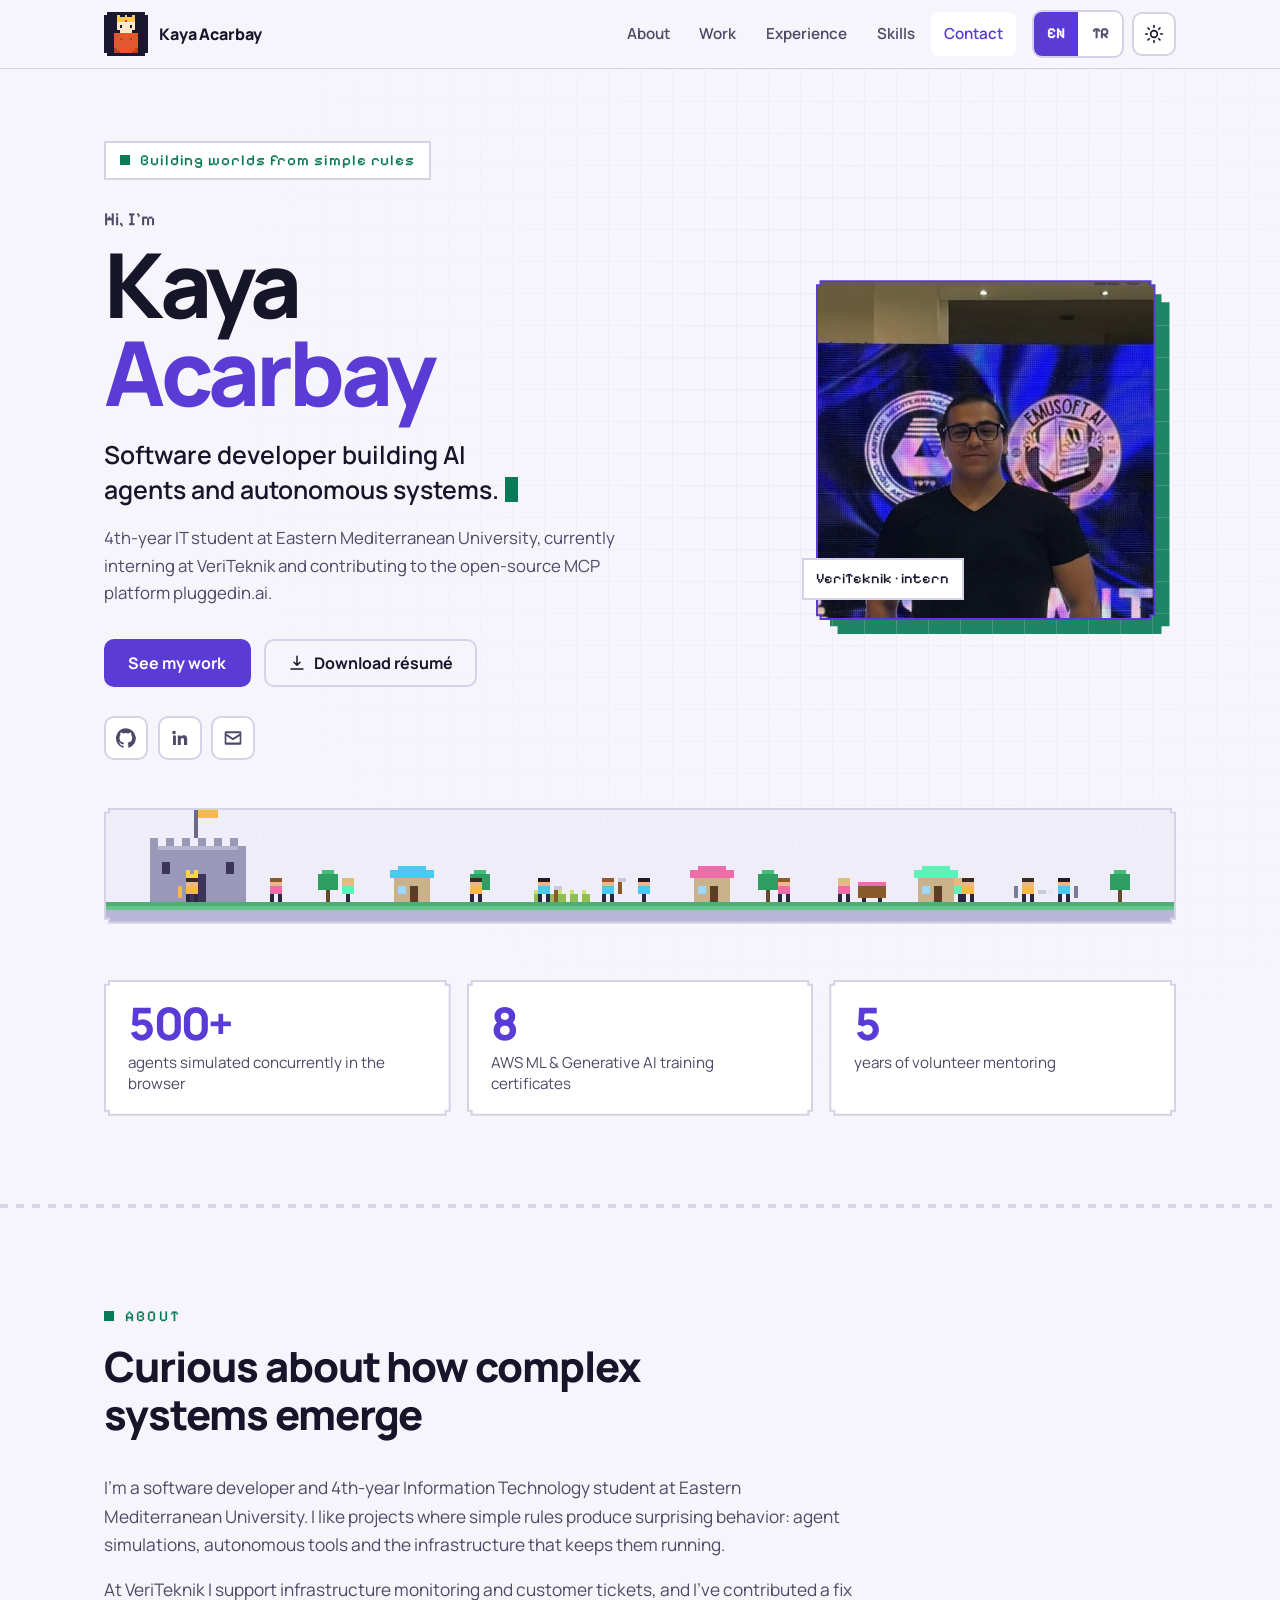
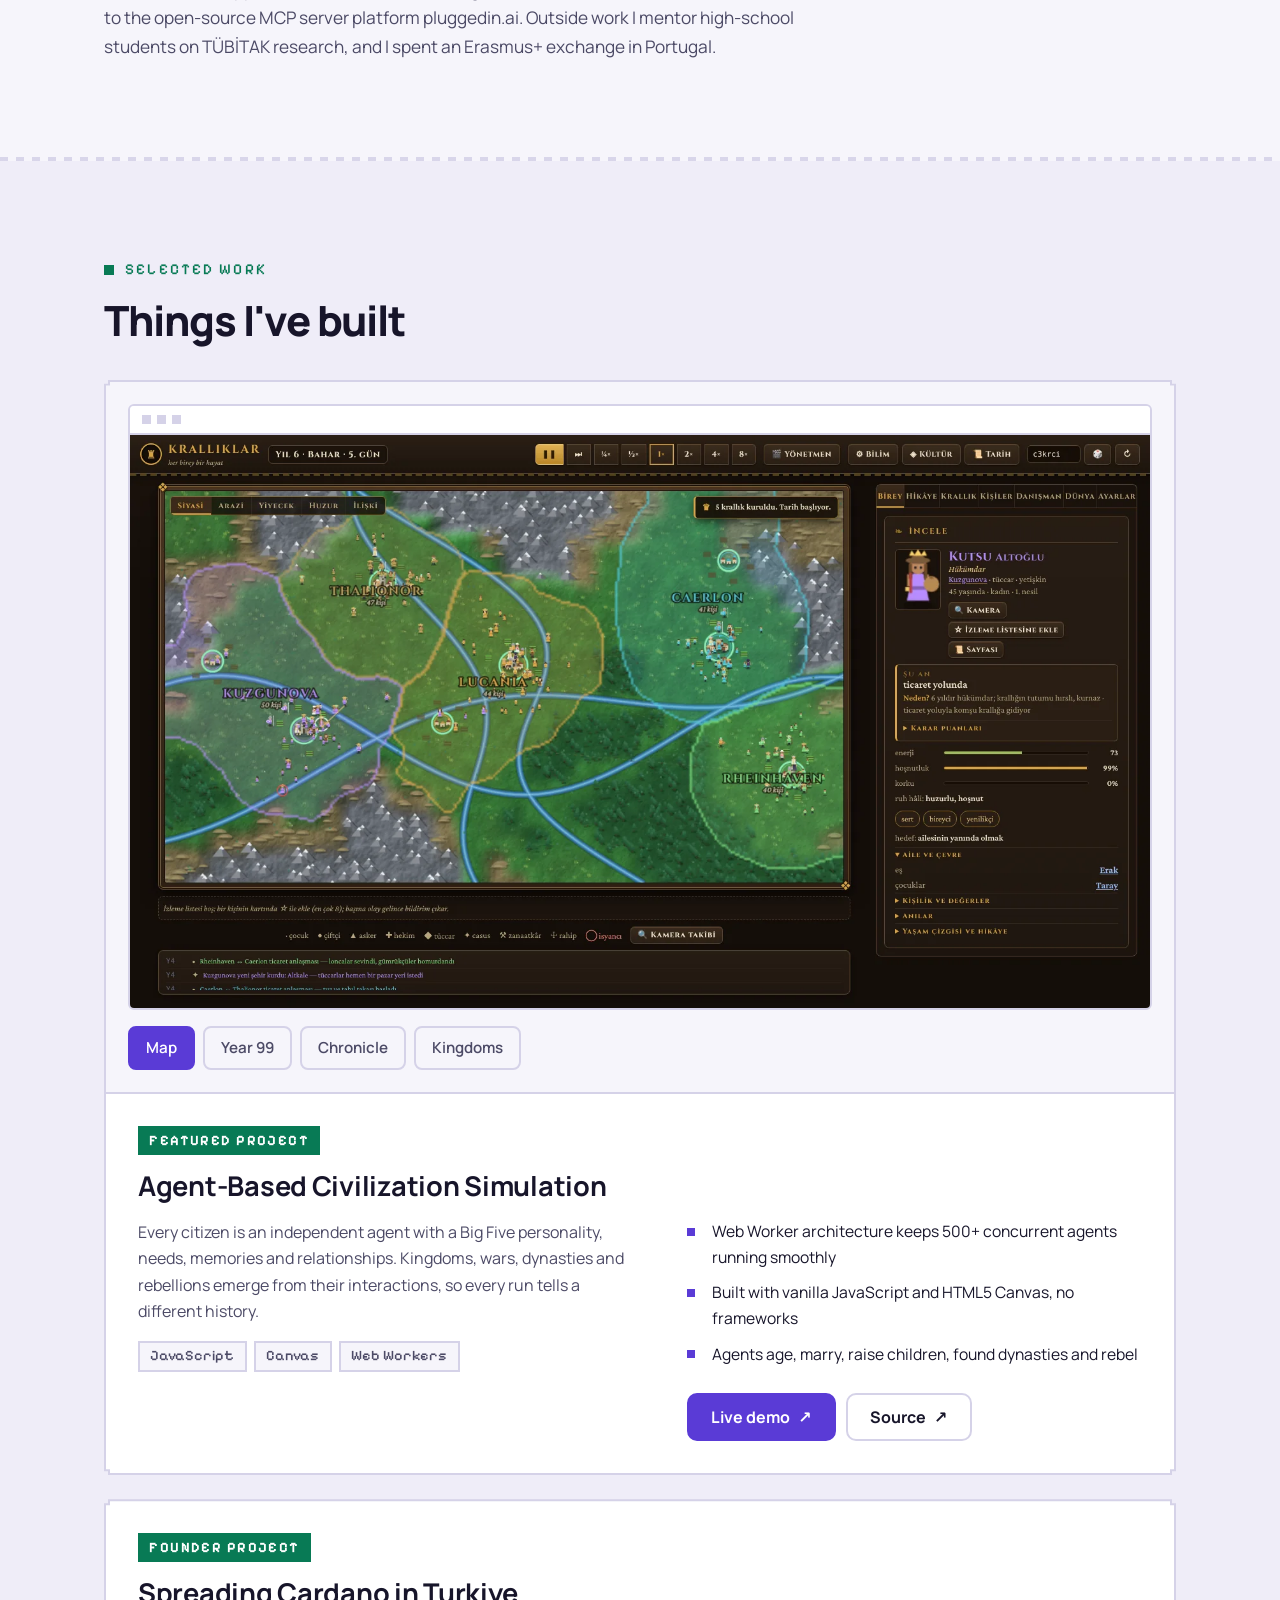
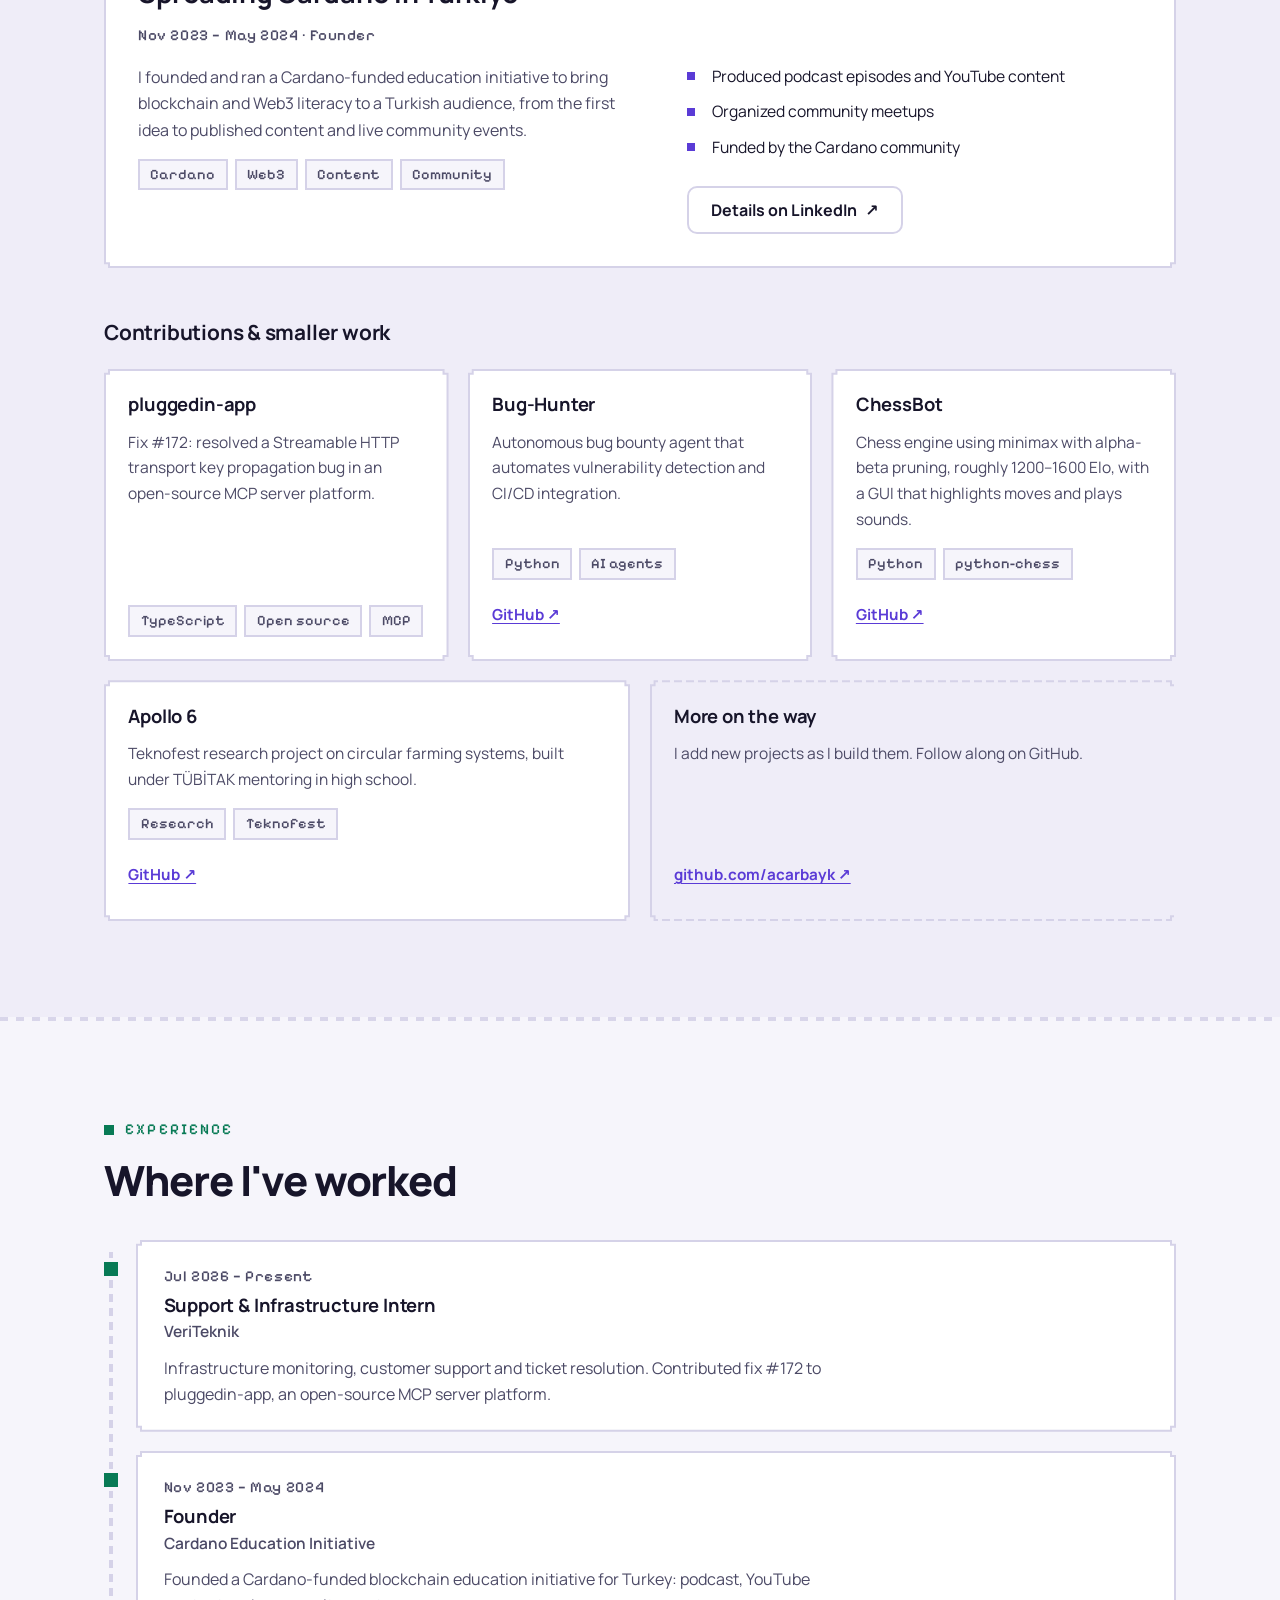
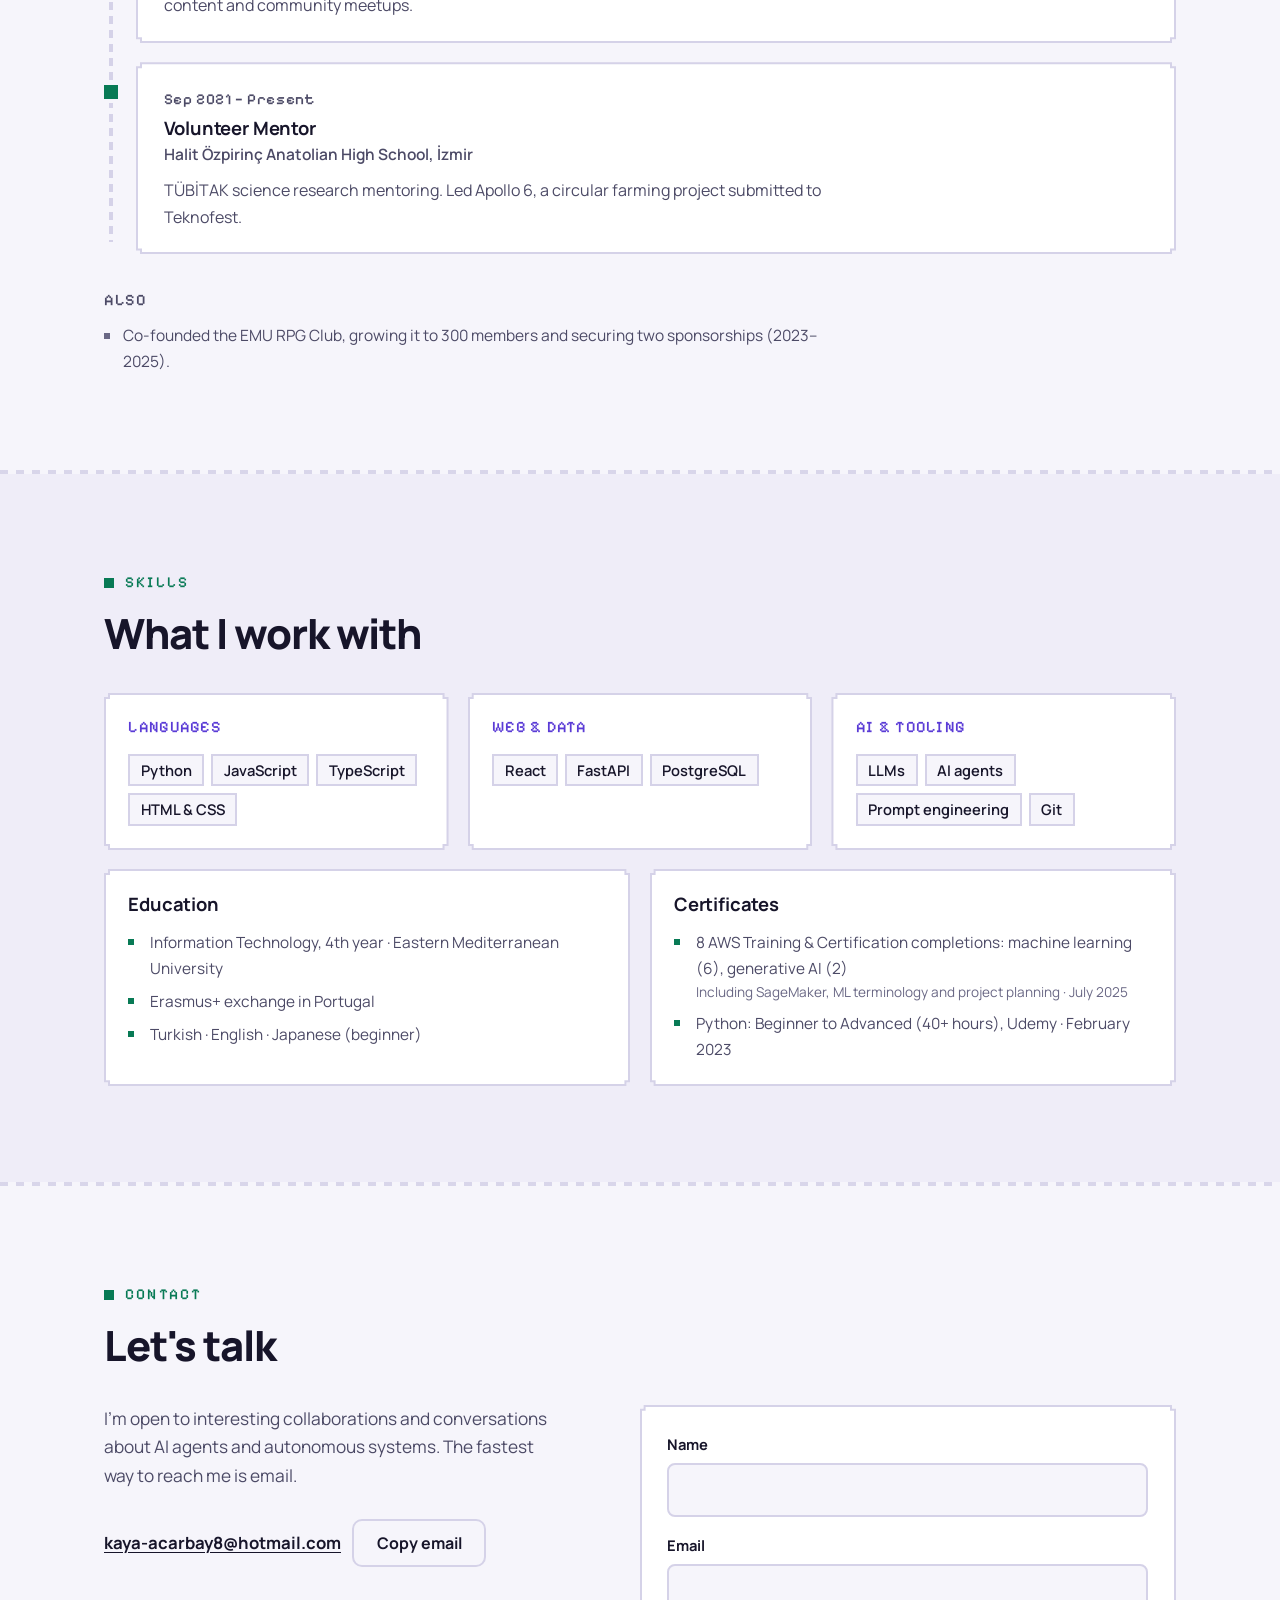
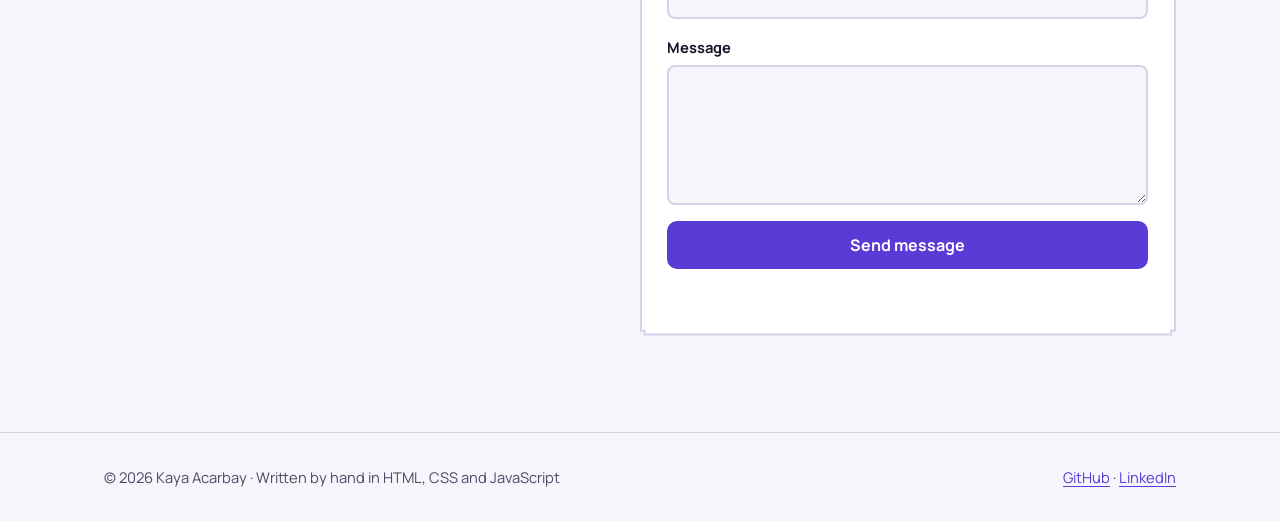
==== commit f7807dbe: "Update portfolio: new civ-sim screenshots, pixel world strip, Cardano founder project, logo Co-Autho" ====
--- a/index.html
+++ b/index.html
@@ -4,18 +4,19 @@
 <meta charset="utf-8">
 <meta name="viewport" content="width=device-width, initial-scale=1">
 <title>Kaya Acarbay — Software Developer (AI agents &amp; autonomous systems)</title>
-<meta name="description" content="Kaya Acarbay is a 4th-year IT student and software developer building AI agents and autonomous systems. Intern at VeriTeknik. Open to internships.">
+<meta name="description" content="Kaya Acarbay is a 4th-year IT student and software developer building AI agents and autonomous systems. Intern at VeriTeknik.">
 <meta name="theme-color" content="#0B0A13">
 <link rel="canonical" href="https://kayaacarbay.netlify.app/">
 <meta property="og:type" content="website">
 <meta property="og:url" content="https://kayaacarbay.netlify.app/">
 <meta property="og:title" content="Kaya Acarbay — Software Developer">
-<meta property="og:description" content="Building AI agents and autonomous systems. Open to internships.">
+<meta property="og:description" content="Building AI agents and autonomous systems.">
 <meta property="og:image" content="https://kayaacarbay.netlify.app/assets/img/og.png">
 <meta property="og:image:width" content="1200">
 <meta property="og:image:height" content="630">
 <meta name="twitter:card" content="summary_large_image">
 <link rel="icon" href="assets/favicon.svg" type="image/svg+xml">
+<link rel="apple-touch-icon" href="assets/apple-touch-icon.png">
 <script>
   document.documentElement.classList.remove('no-js');
   (function(){try{
@@ -35,7 +36,7 @@
 
 <header>
   <div class="wrap nav">
-    <a class="brand" href="#home" aria-label="Kaya Acarbay"><span class="brand-mark" aria-hidden="true">KA</span><span>Kaya Acarbay</span></a>
+    <a class="brand" href="#home" aria-label="Kaya Acarbay"><img class="brand-mark" src="assets/logo/logo.svg" width="44" height="44" alt=""><span>Kaya Acarbay</span></a>
     <nav aria-label="Main">
       <ul class="nav-links" id="nav-links">
         <li><a href="#about" data-nav="about" data-i18n="nav.about">About</a></li>
@@ -67,7 +68,7 @@
     <div class="wrap">
       <div class="hero">
         <div>
-          <p class="status" data-i18n="hero.status">Open to internships</p>
+          <p class="status" data-i18n="hero.status">Building worlds from simple rules</p>
           <p class="hi" data-i18n="hero.hi">Hi, I'm</p>
           <h1 id="hero-title">Kaya <span>Acarbay</span></h1>
           <p class="role"><span data-i18n="hero.role">Software developer building AI agents and autonomous systems.</span><span class="cursor" aria-hidden="true"></span></p>
@@ -83,13 +84,13 @@
             <a href="https://www.linkedin.com/in/kaya-acarbay-b27952282/" target="_blank" rel="noopener" aria-label="LinkedIn"><svg viewBox="0 0 24 24" aria-hidden="true"><path d="M20.4 20.5h-3.6v-5.6c0-1.3 0-3-1.8-3s-2.1 1.4-2.1 2.9v5.7H9.4V9h3.4v1.6h.1c.5-.9 1.6-1.8 3.4-1.8 3.6 0 4.3 2.4 4.3 5.5v6.2zM5.3 7.4a2.1 2.1 0 1 1 0-4.1 2.1 2.1 0 0 1 0 4.1zM7.1 20.5H3.6V9h3.5v11.5z"/></svg></a>
             <a href="mailto:kaya-acarbay8@hotmail.com" aria-label="Email"><svg viewBox="0 0 24 24" aria-hidden="true"><path d="M2 5.5A1.5 1.5 0 0 1 3.5 4h17A1.5 1.5 0 0 1 22 5.5v13a1.5 1.5 0 0 1-1.5 1.5h-17A1.5 1.5 0 0 1 2 18.5v-13zm2 .9v.4l8 5.2 8-5.2v-.4H4zm16 3.1l-8 5.2-8-5.2v8h16v-8z"/></svg></a>
           </div>
-          <div class="world" aria-hidden="true"><i></i><i></i><i></i><i></i><i></i><i></i><i></i><i></i></div>
         </div>
         <div class="portrait">
           <div class="px"><div class="px-in"><img src="assets/img/kaya.webp" width="520" height="520" alt="Portrait of Kaya Acarbay" fetchpriority="high"></div></div>
           <span class="tag-badge">VeriTeknik · intern</span>
         </div>
       </div>
+      <div class="px world-strip" aria-hidden="true"><div class="px-in"><canvas id="world"></canvas></div></div>
       <div class="stats">
         <div class="px stat"><div class="px-in"><b>500+</b><span data-i18n="stat.agents">agents simulated concurrently in the browser</span></div></div>
         <div class="px stat"><div class="px-in"><b>8</b><span data-i18n="stat.aws">AWS ML &amp; Generative AI training certificates</span></div></div>
@@ -125,11 +126,13 @@
           <div class="shots">
             <div class="frame">
               <div class="frame-bar" aria-hidden="true"><i></i><i></i><i></i></div>
-              <img id="civ-shot" src="assets/img/civ-overview.webp" width="1400" height="713" alt="Overview of the civilization simulation: four kingdoms on a map with a live ranking panel" loading="lazy">
+              <img id="civ-shot" src="assets/img/civ-overview.webp" width="1600" height="900" alt="The simulation map in year 7: kingdoms, pixel citizens and a ruler's profile panel" loading="lazy">
             </div>
             <div class="tabs" role="tablist" aria-label="Screenshots">
-              <button type="button" role="tab" aria-selected="true" data-shot="assets/img/civ-overview.webp" data-alt="Overview of the civilization simulation: four kingdoms on a map with a live ranking panel" data-i18n="civ.tab1">Overview</button>
-              <button type="button" role="tab" aria-selected="false" data-shot="assets/img/civ-late-game.webp" data-alt="Late game view of the simulation with larger kingdoms and more history" data-i18n="civ.tab2">Late game</button>
+              <button type="button" role="tab" aria-selected="true" data-shot="assets/img/civ-overview.webp" data-alt="The simulation map in year 7: kingdoms, pixel citizens and a ruler's profile panel" data-i18n="civ.tab1">Map</button>
+              <button type="button" role="tab" aria-selected="false" data-shot="assets/img/civ-late-game.webp" data-alt="The simulation in year 99: kingdoms at war, new dynasties and a rebellion in the event feed" data-i18n="civ.tab2">Year 99</button>
+              <button type="button" role="tab" aria-selected="false" data-shot="assets/img/civ-chronicle.webp" data-alt="The Book of History: population chart of the kingdoms over a century and a list of turning points" data-i18n="civ.tab3">Chronicle</button>
+              <button type="button" role="tab" aria-selected="false" data-shot="assets/img/civ-kingdoms.webp" data-alt="Kingdom ranking panel with population, cities and alliances" data-i18n="civ.tab4">Kingdoms</button>
             </div>
           </div>
           <div class="copy">
@@ -156,6 +159,32 @@
         </div>
       </article>
 
+      <article class="px reveal cardano" aria-labelledby="ada-title">
+        <div class="px-in">
+          <div class="copy">
+            <div class="head">
+              <span class="badge" data-i18n="ada.badge">Founder project</span>
+              <h3 id="ada-title" style="font-size:1.7rem">Spreading Cardano in Turkiye</h3>
+              <p class="date" style="margin:0" data-i18n="ada.date">Nov 2023 — May 2024 · Founder</p>
+            </div>
+            <div class="side" style="gap:1rem">
+              <p data-i18n="ada.desc">I founded and ran a Cardano-funded education initiative to bring blockchain and Web3 literacy to a Turkish audience, from the first idea to published content and live community events.</p>
+              <div class="chips"><span class="chip">Cardano</span><span class="chip">Web3</span><span class="chip">Content</span><span class="chip">Community</span></div>
+            </div>
+            <div class="side">
+              <ul>
+                <li data-i18n="ada.b1">Produced podcast episodes and YouTube content</li>
+                <li data-i18n="ada.b2">Organized community meetups</li>
+                <li data-i18n="ada.b3">Funded by the Cardano community</li>
+              </ul>
+              <div class="links">
+                <a class="btn ghost" href="https://www.linkedin.com/in/kaya-acarbay-b27952282/" target="_blank" rel="noopener"><span data-i18n="ada.link">Details on LinkedIn</span> ↗</a>
+              </div>
+            </div>
+          </div>
+        </div>
+      </article>
+
       <h3 class="sub reveal" data-i18n="other.title">Contributions &amp; smaller work</h3>
       <div class="grid">
         <article class="px card reveal"><div class="px-in">
@@ -205,6 +234,12 @@
           <p data-i18n="exp.vt.desc">Infrastructure monitoring, customer support and ticket resolution. Contributed fix #172 to pluggedin-app, an open-source MCP server platform.</p>
         </div></div></article>
         <article class="tl-item reveal"><div class="px"><div class="px-in">
+          <p class="date" data-i18n="ada.date2">Nov 2023 — May 2024</p>
+          <h3 data-i18n="ada.role">Founder</h3>
+          <p class="org">Cardano Education Initiative</p>
+          <p data-i18n="ada.tl">Founded a Cardano-funded blockchain education initiative for Turkey: podcast, YouTube content and community meetups.</p>
+        </div></div></article>
+        <article class="tl-item reveal"><div class="px"><div class="px-in">
           <p class="date" data-i18n="exp.mt.date">Sep 2021 — Present</p>
           <h3 data-i18n="exp.mt.title">Volunteer Mentor</h3>
           <p class="org" data-i18n="exp.mt.org">Halit Özpirinç Anatolian High School, İzmir</p>
@@ -214,7 +249,6 @@
       <div class="also reveal">
         <h3 data-i18n="exp.also">Also</h3>
         <p data-i18n="exp.rpg">Co-founded the EMU RPG Club, growing it to 300 members and securing two sponsorships (2023–2025).</p>
-        <p data-i18n="exp.cardano">Founded a Cardano-funded blockchain education initiative in Turkey: podcast, YouTube content and community meetups (2023–2024).</p>
       </div>
     </div>
   </section>
@@ -260,7 +294,7 @@
       <h2 id="contact-title" class="reveal" data-i18n="contact.title">Let's talk</h2>
       <div class="contact">
         <div class="reveal">
-          <p class="lead" data-i18n="contact.lead">I'm looking for an internship and I'm open to interesting collaborations. The fastest way to reach me is email.</p>
+          <p class="lead" data-i18n="contact.lead">I'm open to interesting collaborations and conversations about AI agents and autonomous systems. The fastest way to reach me is email.</p>
           <div class="mail">
             <a class="addr" href="mailto:kaya-acarbay8@hotmail.com">kaya-acarbay8@hotmail.com</a>
             <button type="button" class="btn ghost" id="copy-mail" data-i18n="contact.copy">Copy email</button>
--- a/assets/style.css
+++ b/assets/style.css
@@ -56,8 +56,8 @@
 header{position:sticky;top:0;z-index:100;background:color-mix(in srgb,var(--bg) 90%,transparent);backdrop-filter:blur(12px);border-bottom:1px solid var(--border)}
 .nav{display:flex;align-items:center;gap:1rem;height:68px}
 .brand{display:flex;align-items:center;gap:.7rem;text-decoration:none;color:var(--text);font-weight:800;letter-spacing:-.01em;margin-right:auto}
-.brand-mark{width:36px;height:36px;display:grid;place-items:center;background:var(--btn);color:var(--btn-text);font-family:var(--font-px);font-weight:700;font-size:1.05rem;
-  clip-path:polygon(0 4px,4px 4px,4px 0,calc(100% - 4px) 0,calc(100% - 4px) 4px,100% 4px,100% calc(100% - 4px),calc(100% - 4px) calc(100% - 4px),calc(100% - 4px) 100%,4px 100%,4px calc(100% - 4px),0 calc(100% - 4px))}
+/* logo is an SVG (pixel king) */
+.brand-mark{width:44px;height:44px;display:block;image-rendering:pixelated;flex:none}
 .nav-links{display:flex;gap:.25rem;list-style:none}
 .nav-links a{display:flex;align-items:center;min-height:44px;padding:0 .8rem;color:var(--soft);text-decoration:none;font-weight:600;font-size:.95rem;border-radius:8px;transition:color .2s,background .2s}
 .nav-links a:hover{color:var(--text);background:var(--surface)}
@@ -110,16 +110,16 @@
 .portrait::after{content:"";position:absolute;inset:14px -14px -14px 14px;background:var(--accent-2);opacity:.9;z-index:-1;
   clip-path:polygon(0 8px,8px 8px,8px 0,calc(100% - 8px) 0,calc(100% - 8px) 8px,100% 8px,100% calc(100% - 8px),calc(100% - 8px) calc(100% - 8px),calc(100% - 8px) 100%,8px 100%,8px calc(100% - 8px),0 calc(100% - 8px))}
 .tag-badge{position:absolute;left:-14px;bottom:20px;background:var(--surface);border:2px solid var(--border);padding:.45rem .8rem;font-family:var(--font-px);font-size:.9rem;font-weight:500;color:var(--text)}
-.world{display:flex;gap:6px;margin-top:2.2rem;height:12px;position:relative}
-.world i{display:block;width:8px;height:8px;animation:wander 3.6s steps(6) infinite alternate}
-.world i:nth-child(4n+1){background:#F5B94A}.world i:nth-child(4n+2){background:#4CC9F0}.world i:nth-child(4n+3){background:#F06CA8}.world i:nth-child(4n){background:#5EF2B8}
-.world i:nth-child(2){animation-delay:-.6s}.world i:nth-child(3){animation-delay:-1.2s}.world i:nth-child(4){animation-delay:-1.8s}.world i:nth-child(5){animation-delay:-2.4s}.world i:nth-child(6){animation-delay:-3s}.world i:nth-child(7){animation-delay:-.3s}.world i:nth-child(8){animation-delay:-1.5s}
-@keyframes wander{0%{transform:translate(0,0)}25%{transform:translate(8px,-4px)}50%{transform:translate(16px,2px)}75%{transform:translate(8px,-2px)}100%{transform:translate(24px,0)}}
+/* pixel world strip */
+.world-strip{margin-top:3rem;--c:var(--border)}
+.world-strip:hover{--c:var(--border)}
+.world-strip .px-in{background:var(--bg-alt);line-height:0}
+#world{width:100%;height:112px;display:block;image-rendering:pixelated;image-rendering:crisp-edges}
 @keyframes blink{0%,60%{opacity:1}61%,100%{opacity:0}}
 
 .stats{display:grid;grid-template-columns:repeat(3,1fr);gap:1rem;margin-top:3.5rem;position:relative}
 .stat .px-in{padding:1.2rem 1.4rem}
-.stat b{display:block;font-family:var(--font-px);font-size:2.6rem;line-height:1;color:var(--accent);font-weight:700}
+.stat b{display:block;font-family:var(--font-body);font-size:2.8rem;line-height:1;color:var(--accent);font-weight:800;letter-spacing:-.03em;font-variant-numeric:tabular-nums}
 .stat span{display:block;margin-top:.4rem;color:var(--soft);font-size:.95rem;line-height:1.4}
 
 /* Featured project */
@@ -128,12 +128,12 @@
 .frame{border:2px solid var(--border);background:var(--bg);overflow:hidden;border-radius:6px}
 .frame-bar{display:flex;gap:6px;padding:.55rem .75rem;border-bottom:2px solid var(--border);background:var(--surface)}
 .frame-bar i{width:9px;height:9px;background:var(--border)}
-.frame img{width:100%;aspect-ratio:1919/977;object-fit:cover;object-position:top left}
-.tabs{display:flex;gap:.5rem;margin-top:1rem}
+.frame img{width:100%;aspect-ratio:16/9;object-fit:cover;object-position:top left}
+.tabs{display:flex;flex-wrap:wrap;gap:.5rem;margin-top:1rem}
 .tabs button{min-height:44px;padding:0 1rem;font:600 .95rem var(--font-body);background:transparent;color:var(--soft);border:2px solid var(--border);border-radius:8px;cursor:pointer;transition:border-color .2s,color .2s,background .2s}
 .tabs button:hover{border-color:var(--accent);color:var(--text)}
 .tabs button[aria-selected="true"]{background:var(--btn);border-color:var(--btn);color:var(--btn-text)}
-.feature .copy{padding:2rem;display:grid;grid-template-columns:minmax(0,1.1fr) minmax(0,1fr);gap:1rem 3rem;align-content:start}
+.copy{padding:2rem;display:grid;grid-template-columns:minmax(0,1.1fr) minmax(0,1fr);gap:1rem 3rem;align-content:start}
 .copy .head{grid-column:1/-1;display:grid;gap:.8rem;justify-items:start}
 .copy .side{display:grid;gap:1.2rem;align-content:start}
 .badge{align-self:flex-start;font-family:var(--font-px);font-size:.9rem;letter-spacing:.1em;text-transform:uppercase;background:var(--accent-2);color:var(--on-accent-2);padding:.15rem .7rem;font-weight:700}
@@ -144,9 +144,10 @@
 .chips{display:flex;flex-wrap:wrap;gap:.45rem}
 .chip{font-family:var(--font-px);font-size:.9rem;font-weight:500;padding:.12rem .65rem;border:2px solid var(--border);color:var(--soft);background:var(--bg)}
 .links{display:flex;flex-wrap:wrap;gap:.6rem;margin-top:.4rem}
-@media (max-width:900px){.feature .copy{grid-template-columns:1fr}.stats{grid-template-columns:1fr}.hero{grid-template-columns:1fr;gap:3rem}.portrait{justify-self:start;width:min(100%,280px);margin-left:14px}}
+@media (max-width:900px){.copy{grid-template-columns:1fr}.stats{grid-template-columns:1fr}.hero{grid-template-columns:1fr;gap:3rem}.portrait{justify-self:start;width:min(100%,280px);margin-left:14px}}
 
 /* Smaller work */
+.cardano{margin-top:1.5rem}
 .sub{margin:3.2rem 0 1.4rem;font-size:1.3rem}
 .grid{display:grid;grid-template-columns:repeat(6,minmax(0,1fr));gap:1.2rem}
 .grid>.card{grid-column:span 2}.grid>.card:nth-child(n+4){grid-column:span 3}
@@ -215,11 +216,11 @@
 .reveal.in{opacity:1;transform:none}
 .no-js .reveal{opacity:1;transform:none}
 
-@media (max-width:600px){section{padding:72px 0}.wrap{padding:0 1.1rem}.tag-badge{left:-8px}.feature .copy{padding:1.4rem}.tl{padding-left:1.7rem}.tl-item::before{left:-1.7rem}}
+@media (max-width:600px){section{padding:72px 0}.wrap{padding:0 1.1rem}.tag-badge{left:-8px}.copy{padding:1.4rem}.tl{padding-left:1.7rem}.tl-item::before{left:-1.7rem}}
 
 @media (prefers-reduced-motion:reduce){
   html{scroll-behavior:auto}
   *,*::before,*::after{animation:none!important;transition:none!important}
   .reveal{opacity:1;transform:none}
 }
-@media print{header,.world,.tools,#contact form,.skip{display:none}body{background:#fff;color:#000}}
+@media print{header,.world-strip,.tools,#contact form,.skip{display:none}body{background:#fff;color:#000}}
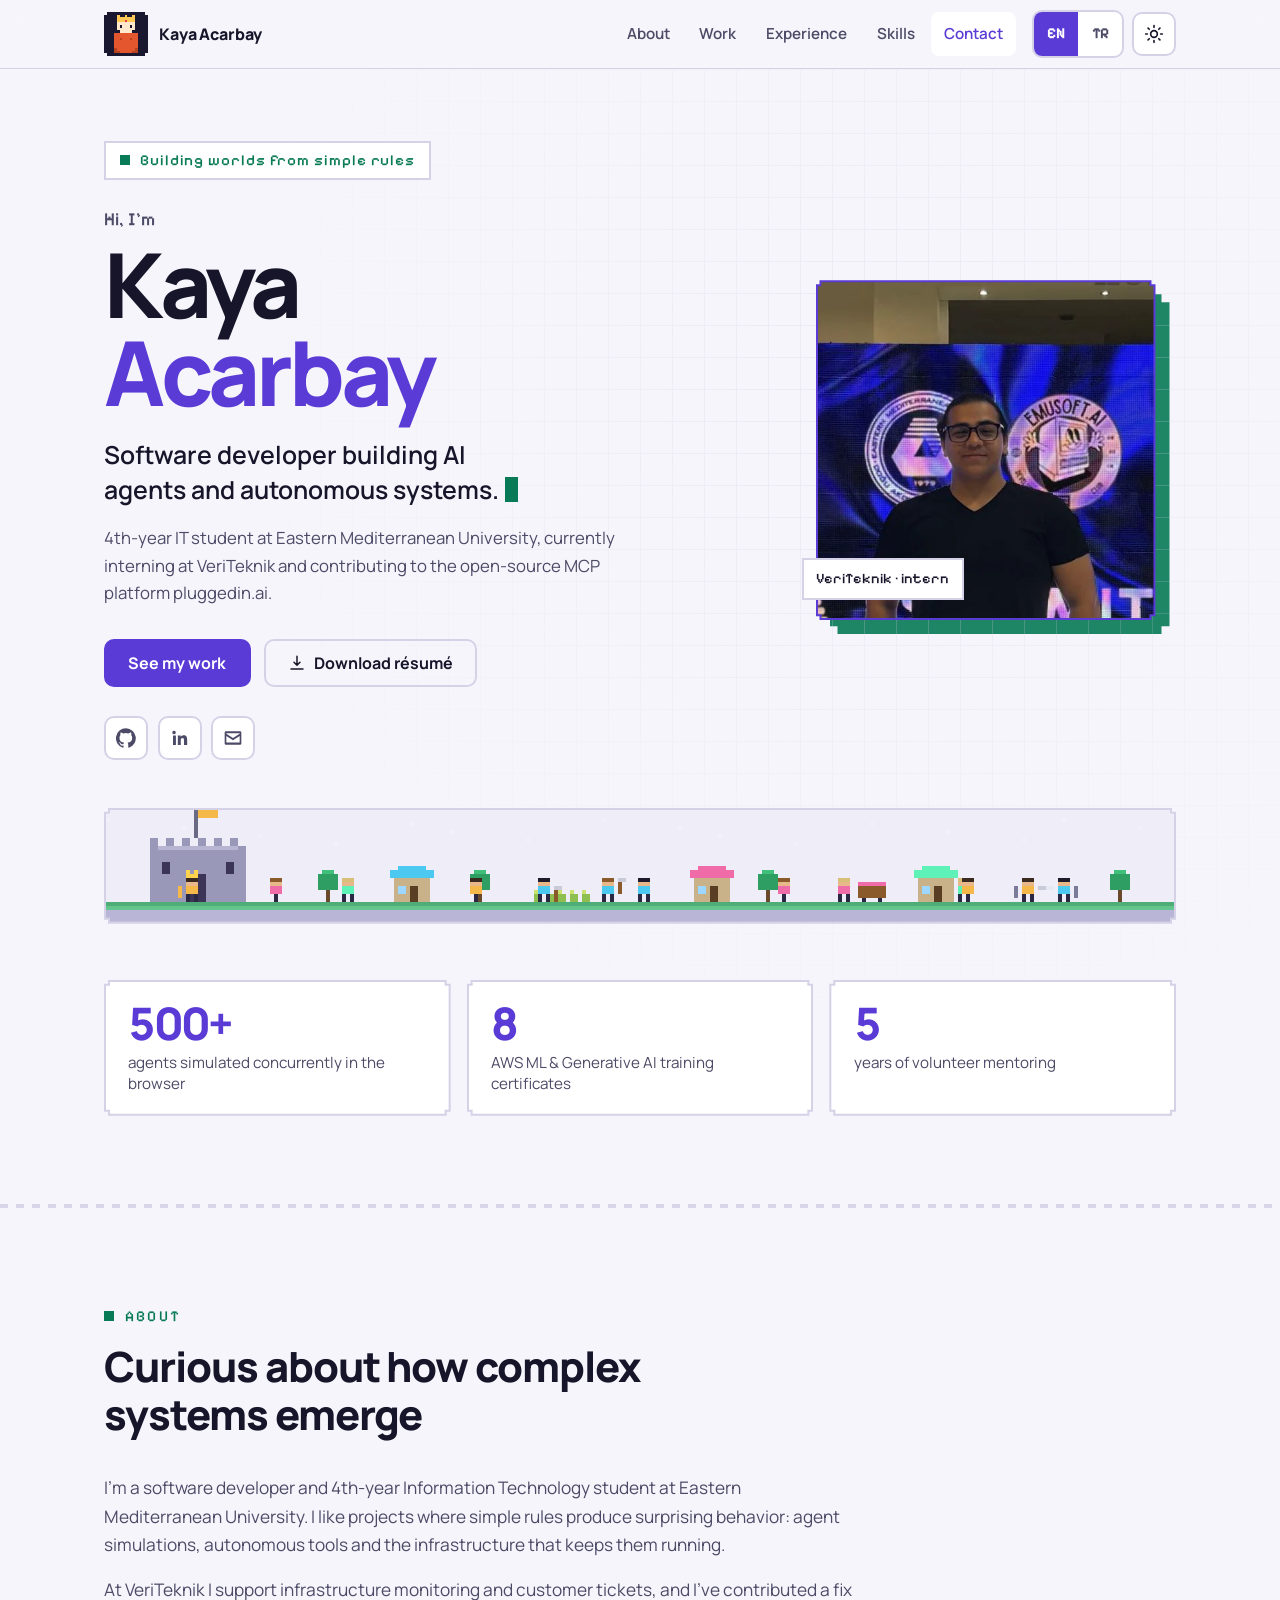
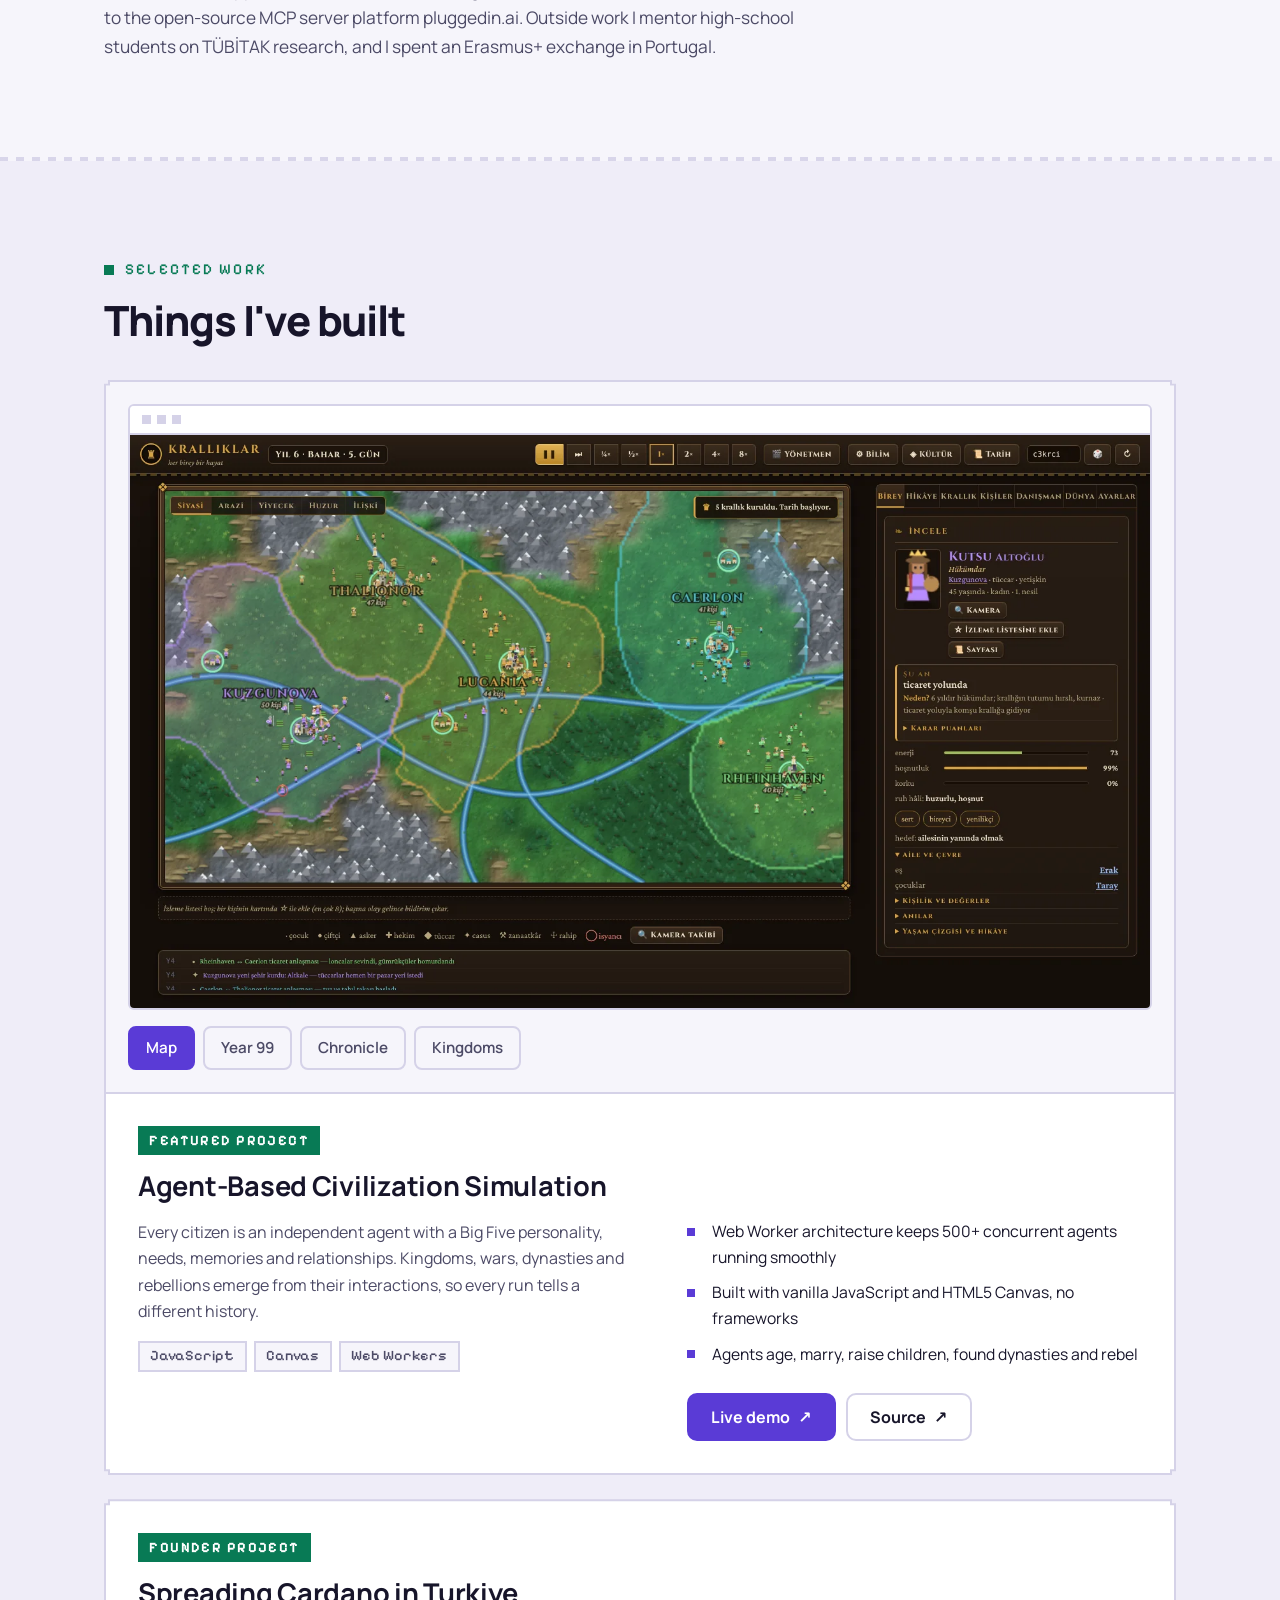
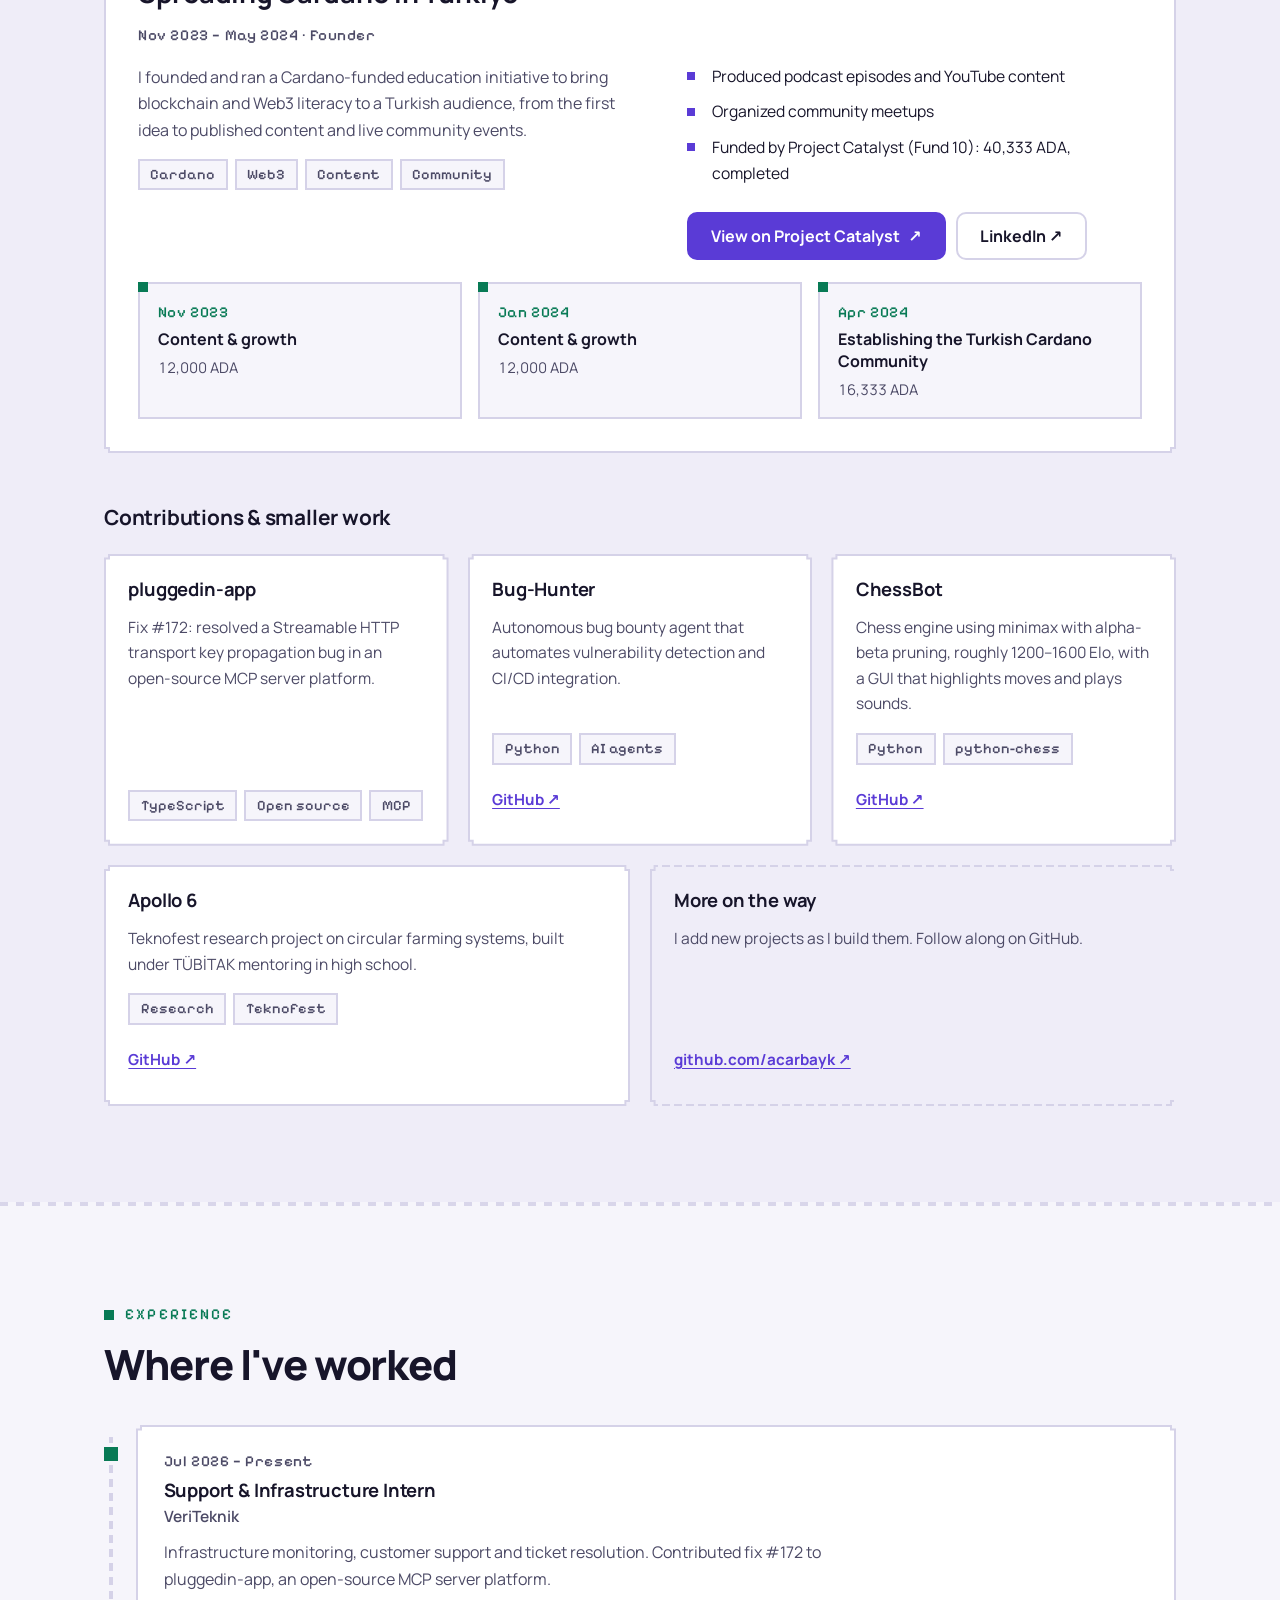
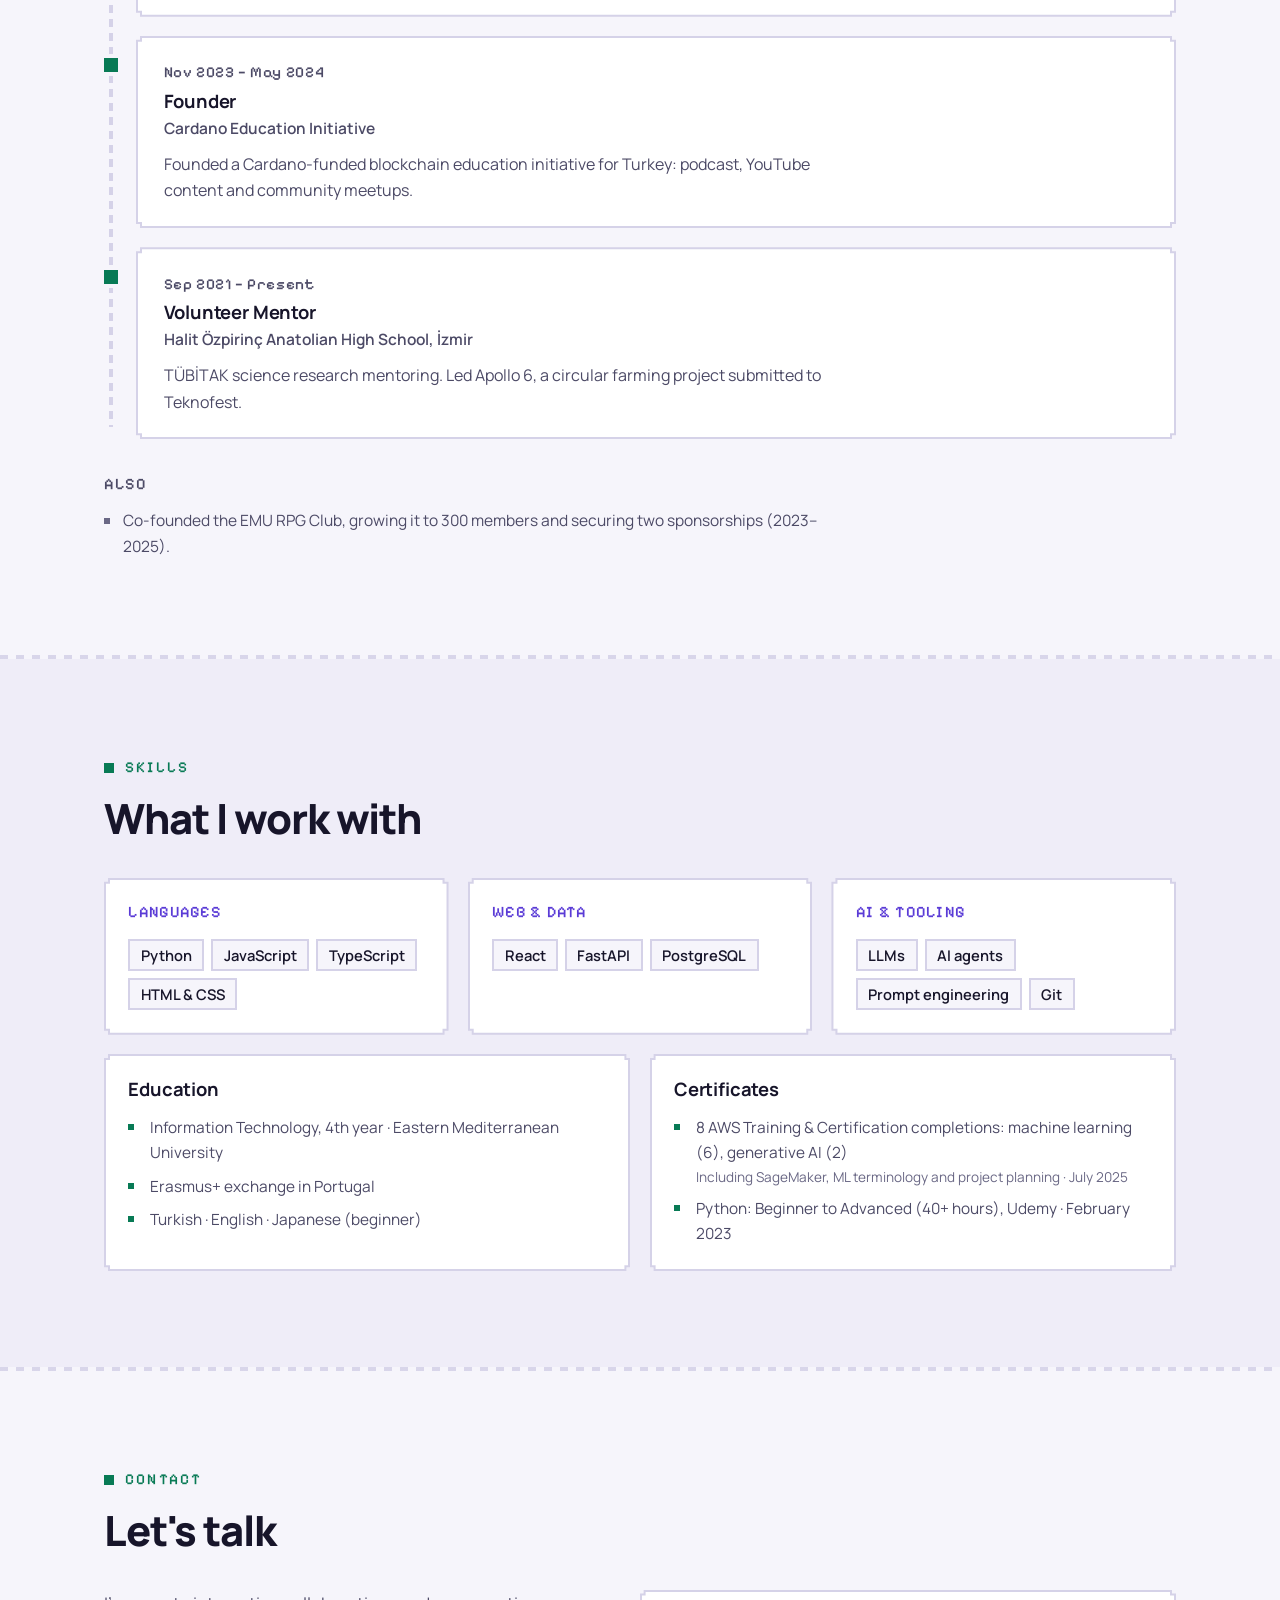
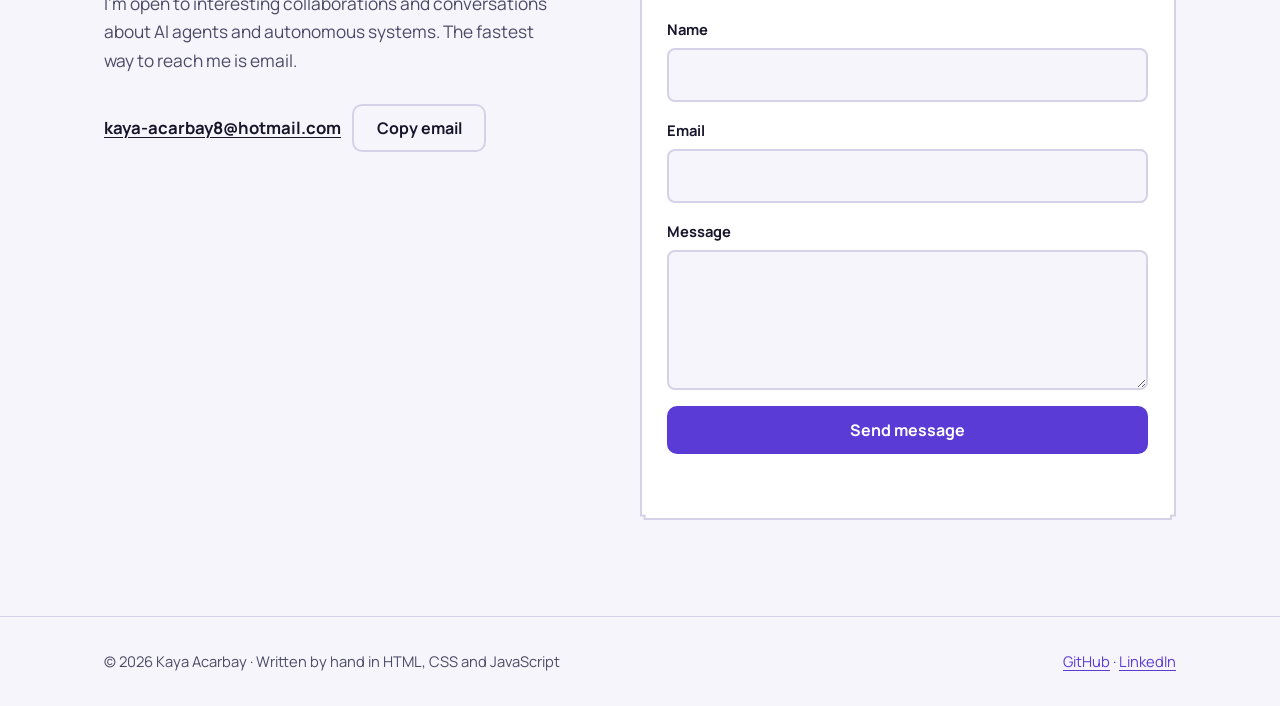
==== commit 33d93ba6: "Cardano project: add Project Catalyst link and funding stages Co-Authored-By: Claude Sonnet 5.5 <nor" ====
--- a/index.html
+++ b/index.html
@@ -175,12 +175,18 @@
               <ul>
                 <li data-i18n="ada.b1">Produced podcast episodes and YouTube content</li>
                 <li data-i18n="ada.b2">Organized community meetups</li>
-                <li data-i18n="ada.b3">Funded by the Cardano community</li>
+                <li data-i18n="ada.b3">Funded by Project Catalyst (Fund 10): 40,333 ADA, completed</li>
               </ul>
               <div class="links">
-                <a class="btn ghost" href="https://www.linkedin.com/in/kaya-acarbay-b27952282/" target="_blank" rel="noopener"><span data-i18n="ada.link">Details on LinkedIn</span> ↗</a>
+                <a class="btn" href="https://projectcatalyst.io/funds/10/catalyst-open/spreading-cardano-in-turkiye" target="_blank" rel="noopener"><span data-i18n="ada.link">View on Project Catalyst</span> ↗</a>
+                <a class="btn ghost" href="https://www.linkedin.com/in/kaya-acarbay-b27952282/" target="_blank" rel="noopener">LinkedIn ↗</a>
               </div>
             </div>
+            <ol class="stages" aria-label="Funding stages">
+              <li><span class="when" data-i18n="ada.w1">Nov 2023</span><b data-i18n="ada.s1">Content &amp; growth</b><span class="amt">12,000 ADA</span></li>
+              <li><span class="when" data-i18n="ada.w2">Jan 2024</span><b data-i18n="ada.s2">Content &amp; growth</b><span class="amt">12,000 ADA</span></li>
+              <li><span class="when" data-i18n="ada.w3">Apr 2024</span><b data-i18n="ada.s3">Establishing the Turkish Cardano Community</b><span class="amt">16,333 ADA</span></li>
+            </ol>
           </div>
         </div>
       </article>
--- a/assets/style.css
+++ b/assets/style.css
@@ -148,6 +148,13 @@
 
 /* Smaller work */
 .cardano{margin-top:1.5rem}
+.stages{grid-column:1/-1;list-style:none;display:grid;grid-template-columns:repeat(3,minmax(0,1fr));gap:1rem;margin-top:.4rem;counter-reset:s}
+.copy .stages li{grid-template-columns:1fr;font-size:1rem;display:grid;gap:.25rem;align-content:start;padding:1rem 1.1rem;border:2px solid var(--border);background:var(--bg);position:relative}
+.copy .stages li::before{margin-top:0;content:"";position:absolute;left:-2px;top:-2px;width:10px;height:10px;background:var(--accent-2)}
+.stages .when{font-family:var(--font-px);font-size:.95rem;color:var(--accent-2);letter-spacing:.04em}
+.stages b{font-weight:700;line-height:1.35}
+.stages .amt{color:var(--soft);font-size:.92rem;font-variant-numeric:tabular-nums}
+@media (max-width:760px){.stages{grid-template-columns:1fr}}
 .sub{margin:3.2rem 0 1.4rem;font-size:1.3rem}
 .grid{display:grid;grid-template-columns:repeat(6,minmax(0,1fr));gap:1.2rem}
 .grid>.card{grid-column:span 2}.grid>.card:nth-child(n+4){grid-column:span 3}
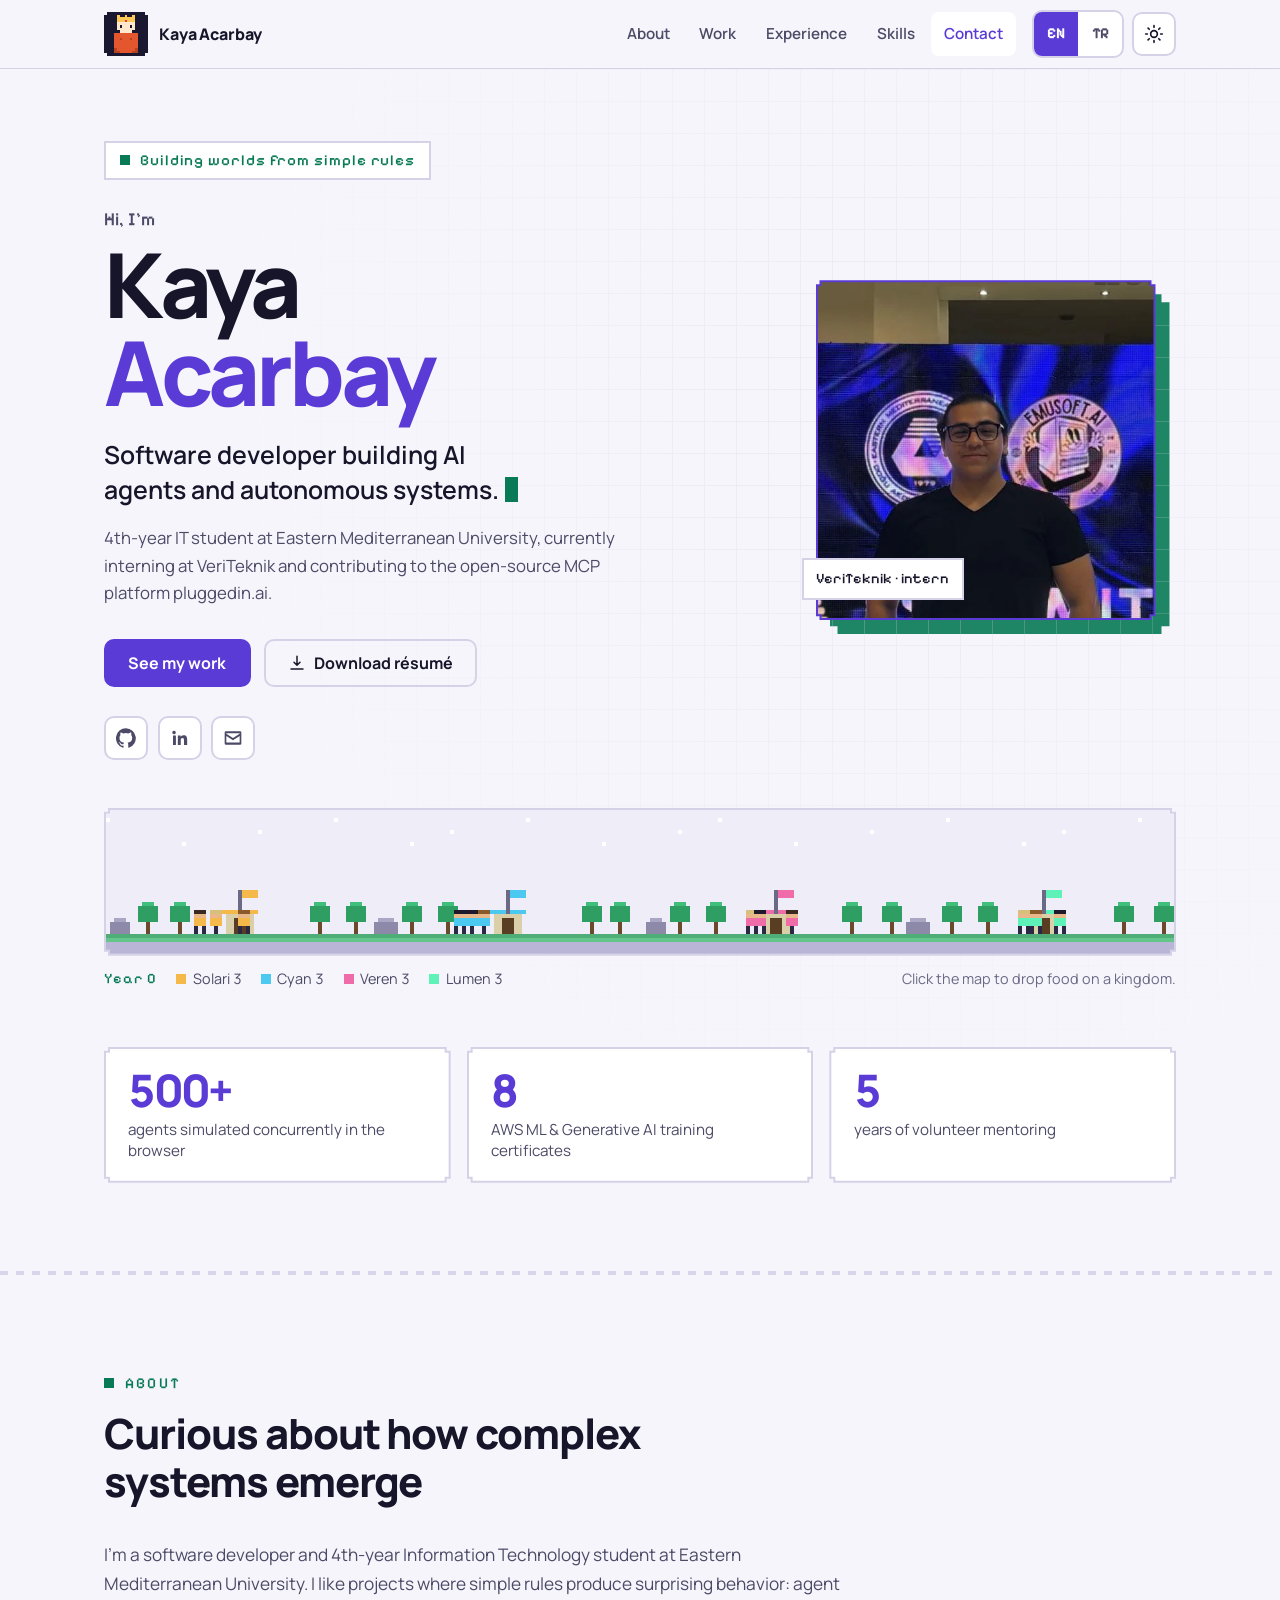
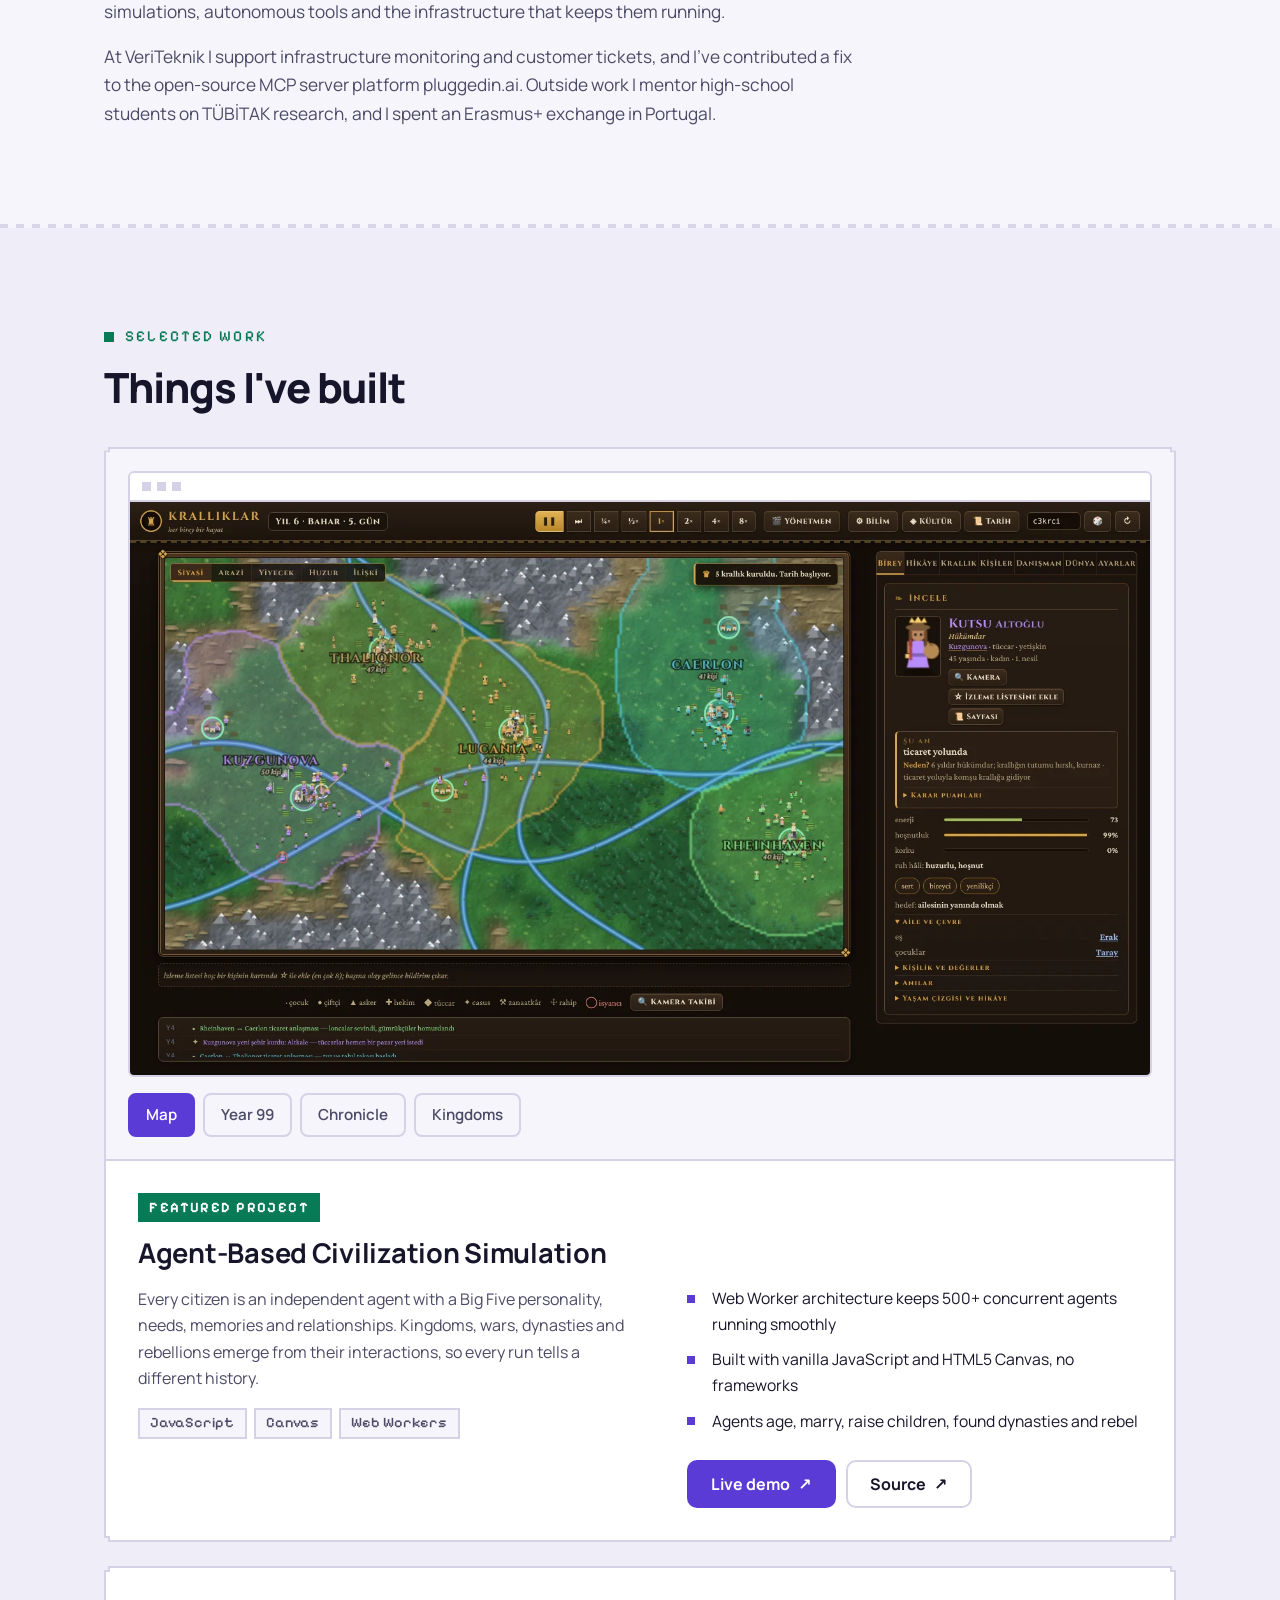
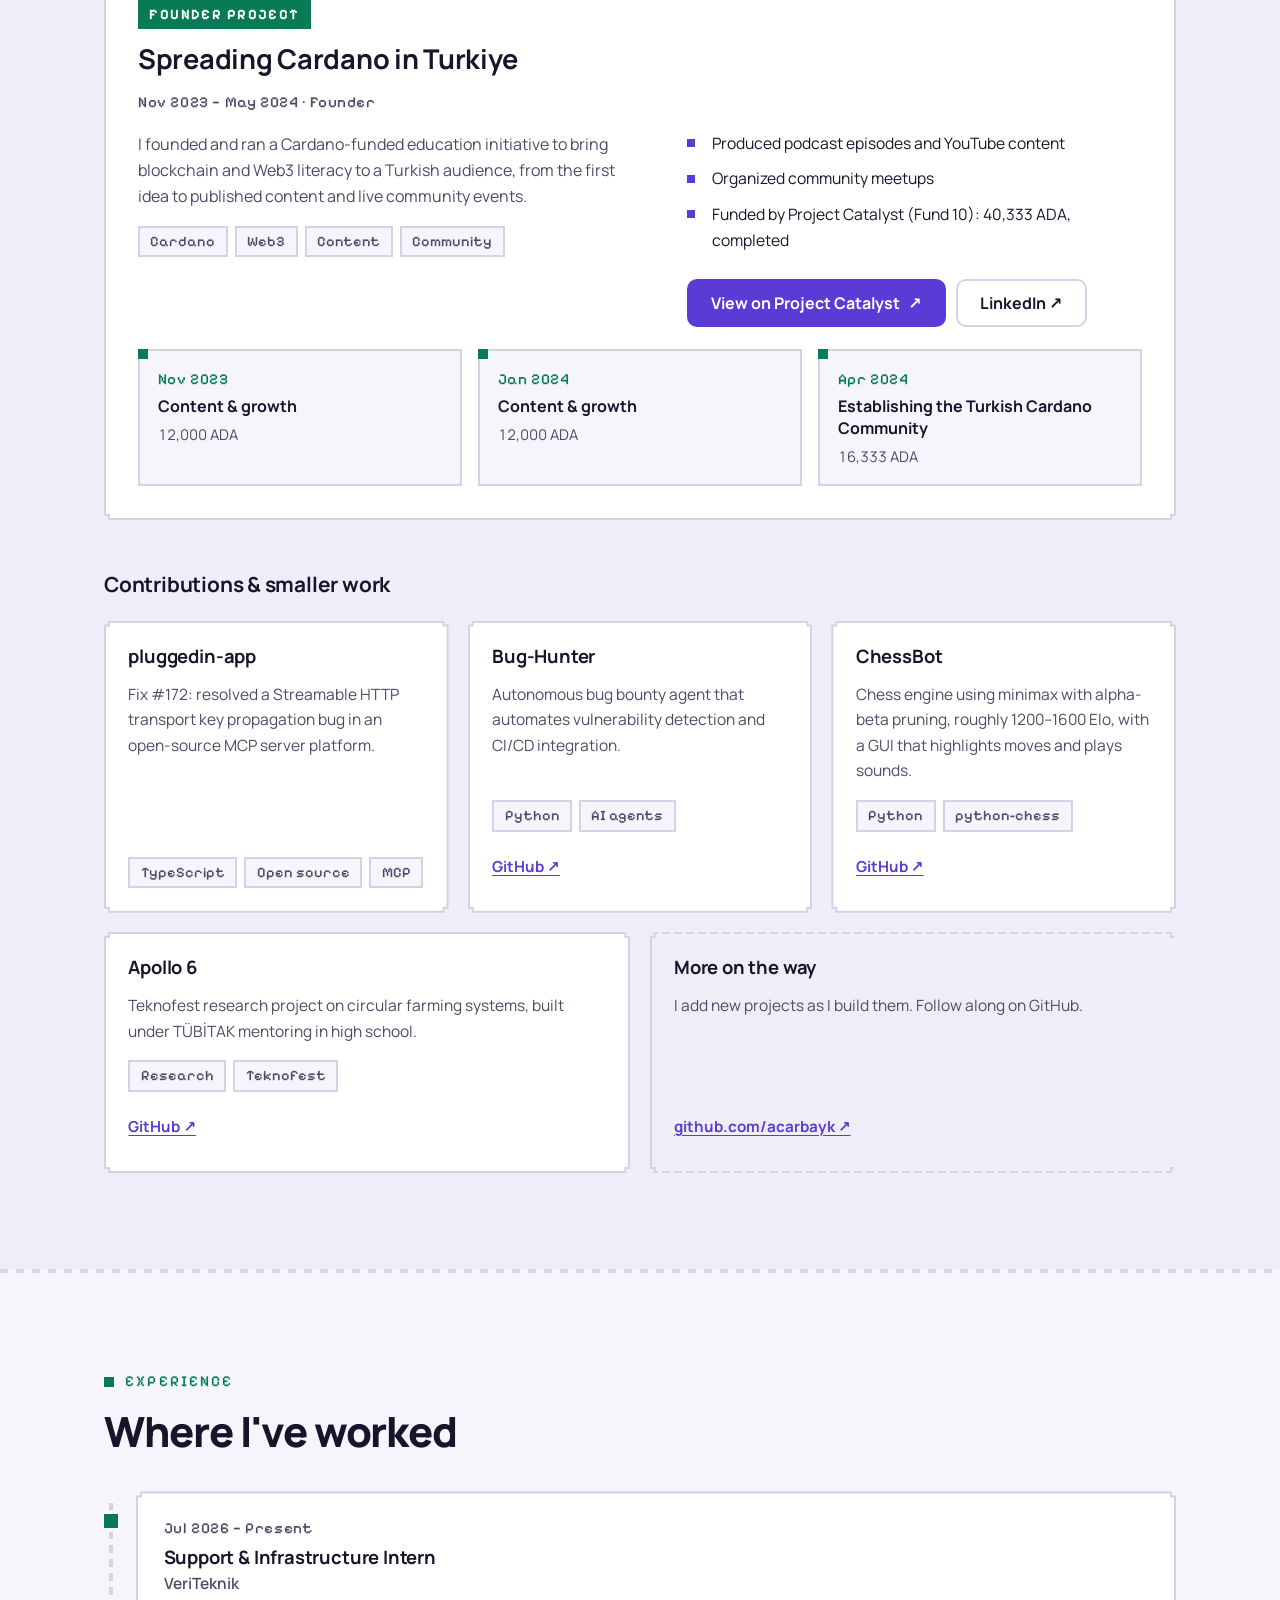
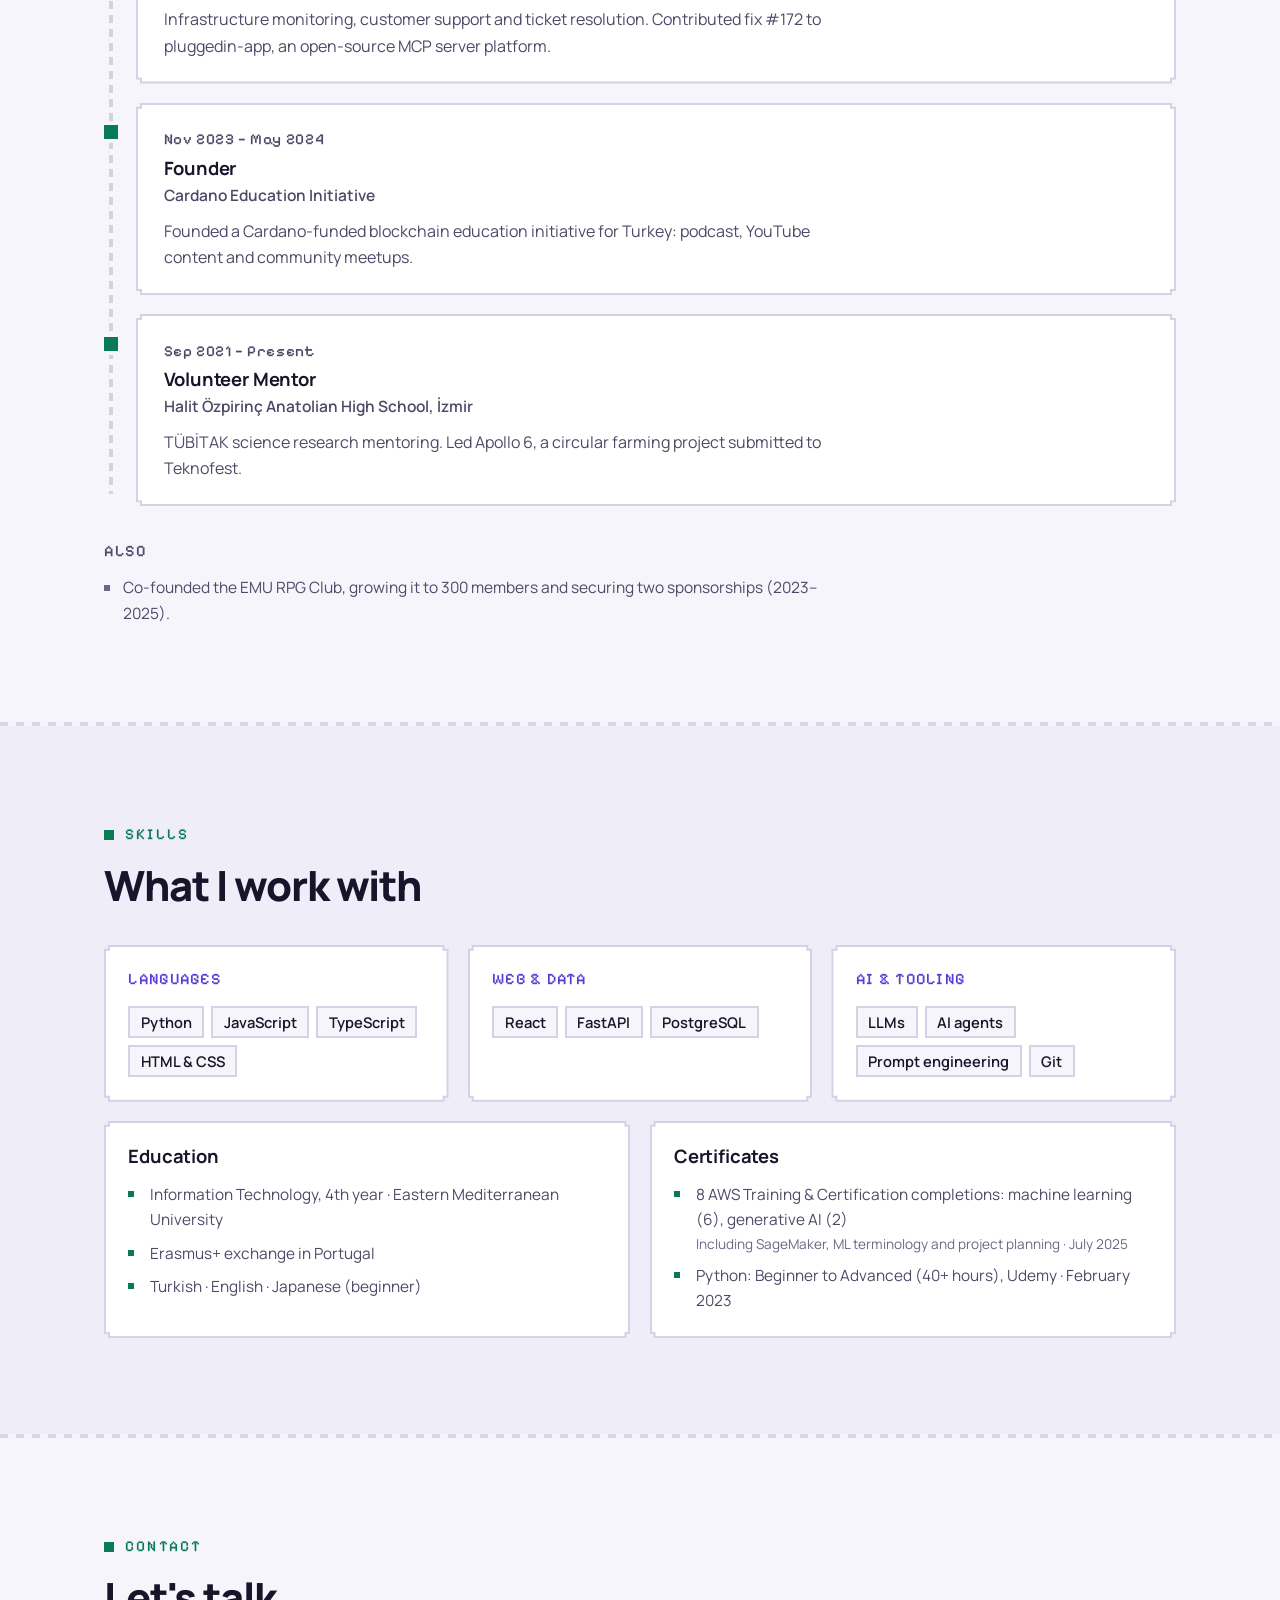
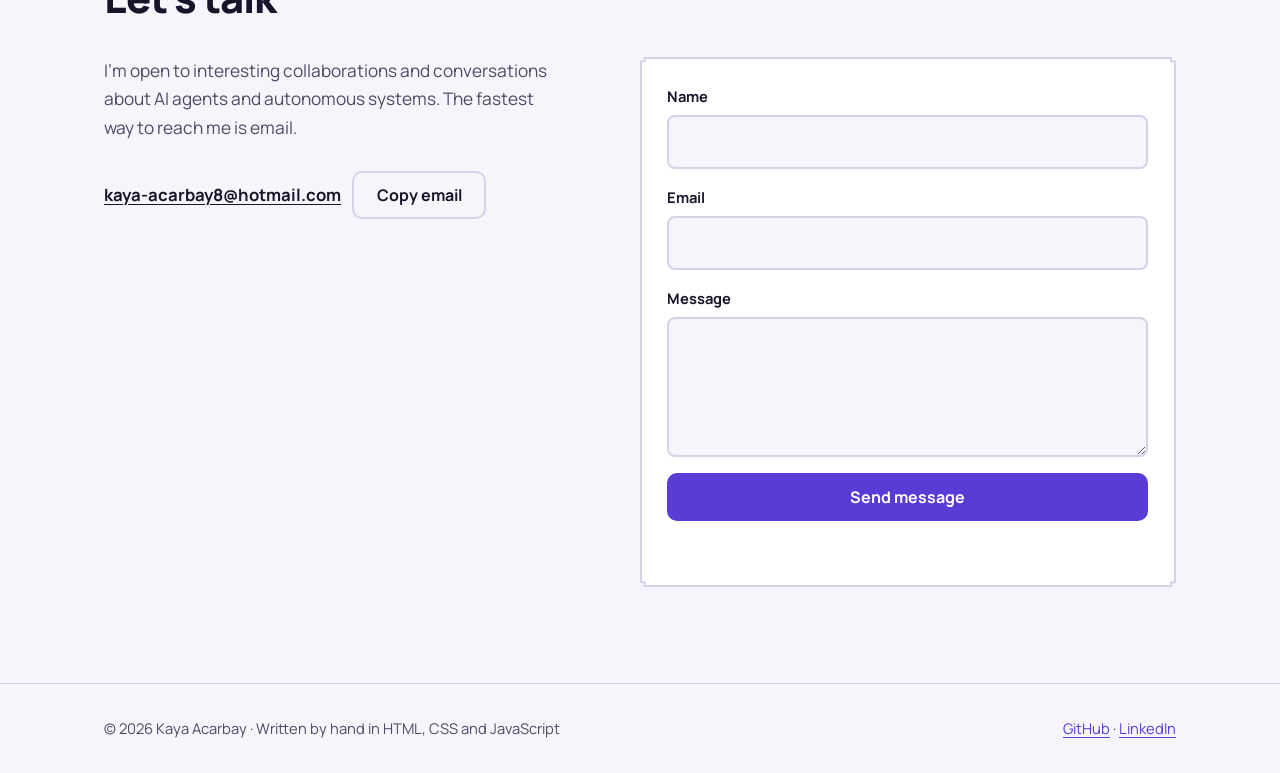
==== commit 9f780642: "Hero strip: living pixel civilization (gather, build, farm, war, conquest) Co-Authored-By: Claude So" ====
--- a/index.html
+++ b/index.html
@@ -90,7 +90,10 @@
           <span class="tag-badge">VeriTeknik · intern</span>
         </div>
       </div>
-      <div class="px world-strip" aria-hidden="true"><div class="px-in"><canvas id="world"></canvas></div></div>
+      <div class="world-wrap" aria-hidden="true">
+        <div class="px world-strip"><div class="px-in"><canvas id="world" title=""></canvas></div></div>
+        <p class="world-cap" id="world-cap"></p>
+      </div>
       <div class="stats">
         <div class="px stat"><div class="px-in"><b>500+</b><span data-i18n="stat.agents">agents simulated concurrently in the browser</span></div></div>
         <div class="px stat"><div class="px-in"><b>8</b><span data-i18n="stat.aws">AWS ML &amp; Generative AI training certificates</span></div></div>
@@ -330,6 +333,7 @@
   </div>
 </footer>
 
+<script src="assets/world.js" defer></script>
 <script src="assets/app.js" defer></script>
 </body>
 </html>
--- a/assets/style.css
+++ b/assets/style.css
@@ -111,10 +111,17 @@
   clip-path:polygon(0 8px,8px 8px,8px 0,calc(100% - 8px) 0,calc(100% - 8px) 8px,100% 8px,100% calc(100% - 8px),calc(100% - 8px) calc(100% - 8px),calc(100% - 8px) 100%,8px 100%,8px calc(100% - 8px),0 calc(100% - 8px))}
 .tag-badge{position:absolute;left:-14px;bottom:20px;background:var(--surface);border:2px solid var(--border);padding:.45rem .8rem;font-family:var(--font-px);font-size:.9rem;font-weight:500;color:var(--text)}
 /* pixel world strip */
-.world-strip{margin-top:3rem;--c:var(--border)}
+.world-wrap{margin-top:3rem}
+.world-cap{display:flex;flex-wrap:wrap;gap:.4rem 1.2rem;margin-top:.7rem;font-size:.9rem;color:var(--soft);font-variant-numeric:tabular-nums;min-height:1.6em}
+.world-cap .cap-year{font-family:var(--font-px);color:var(--accent-2);letter-spacing:.06em}
+.world-cap .cap-k{display:inline-flex;align-items:center;gap:.4rem}
+.world-cap .cap-k i{width:10px;height:10px;display:inline-block}
+.world-cap .dead{opacity:.5;text-decoration:line-through}
+.world-cap .cap-hint{margin-left:auto;color:var(--faint)}
+.world-strip{--c:var(--border)}
 .world-strip:hover{--c:var(--border)}
 .world-strip .px-in{background:var(--bg-alt);line-height:0}
-#world{width:100%;height:112px;display:block;image-rendering:pixelated;image-rendering:crisp-edges}
+#world{width:100%;height:144px;display:block;cursor:pointer;image-rendering:pixelated;image-rendering:crisp-edges}
 @keyframes blink{0%,60%{opacity:1}61%,100%{opacity:0}}
 
 .stats{display:grid;grid-template-columns:repeat(3,1fr);gap:1rem;margin-top:3.5rem;position:relative}
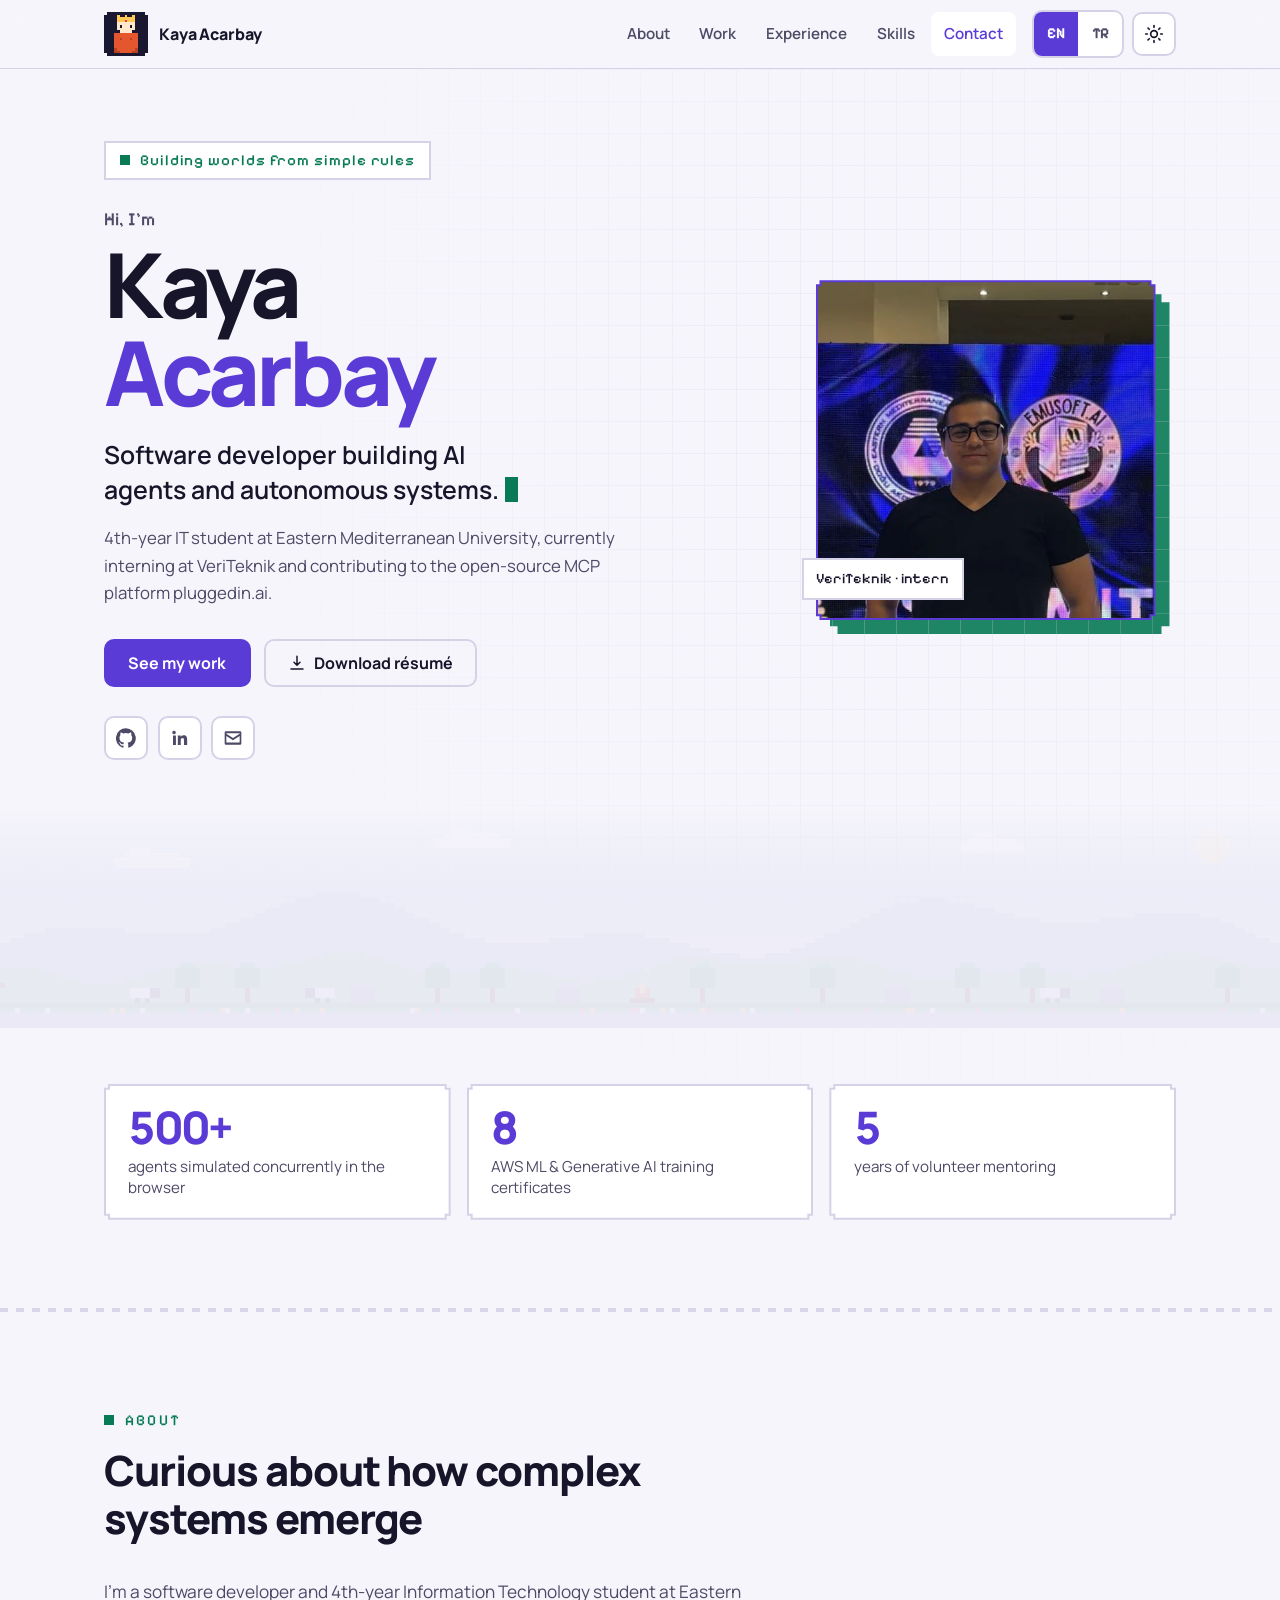
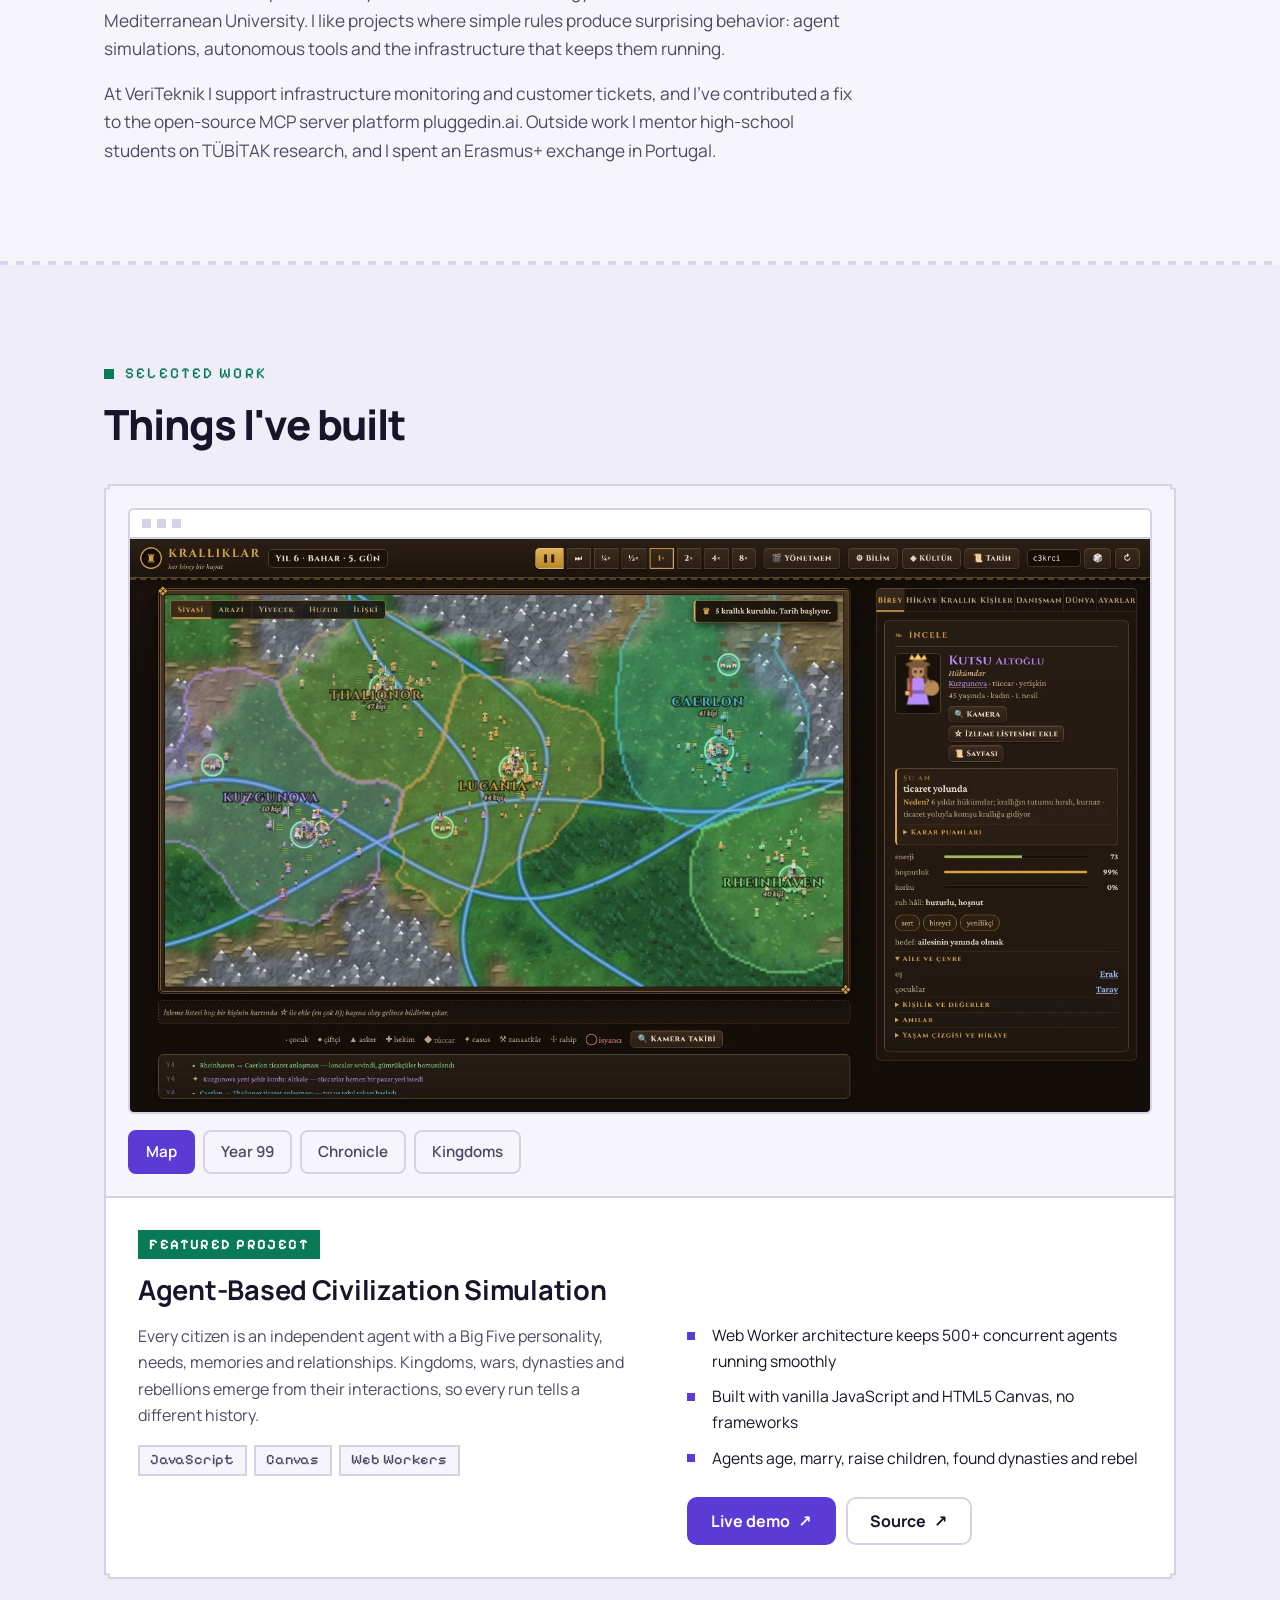
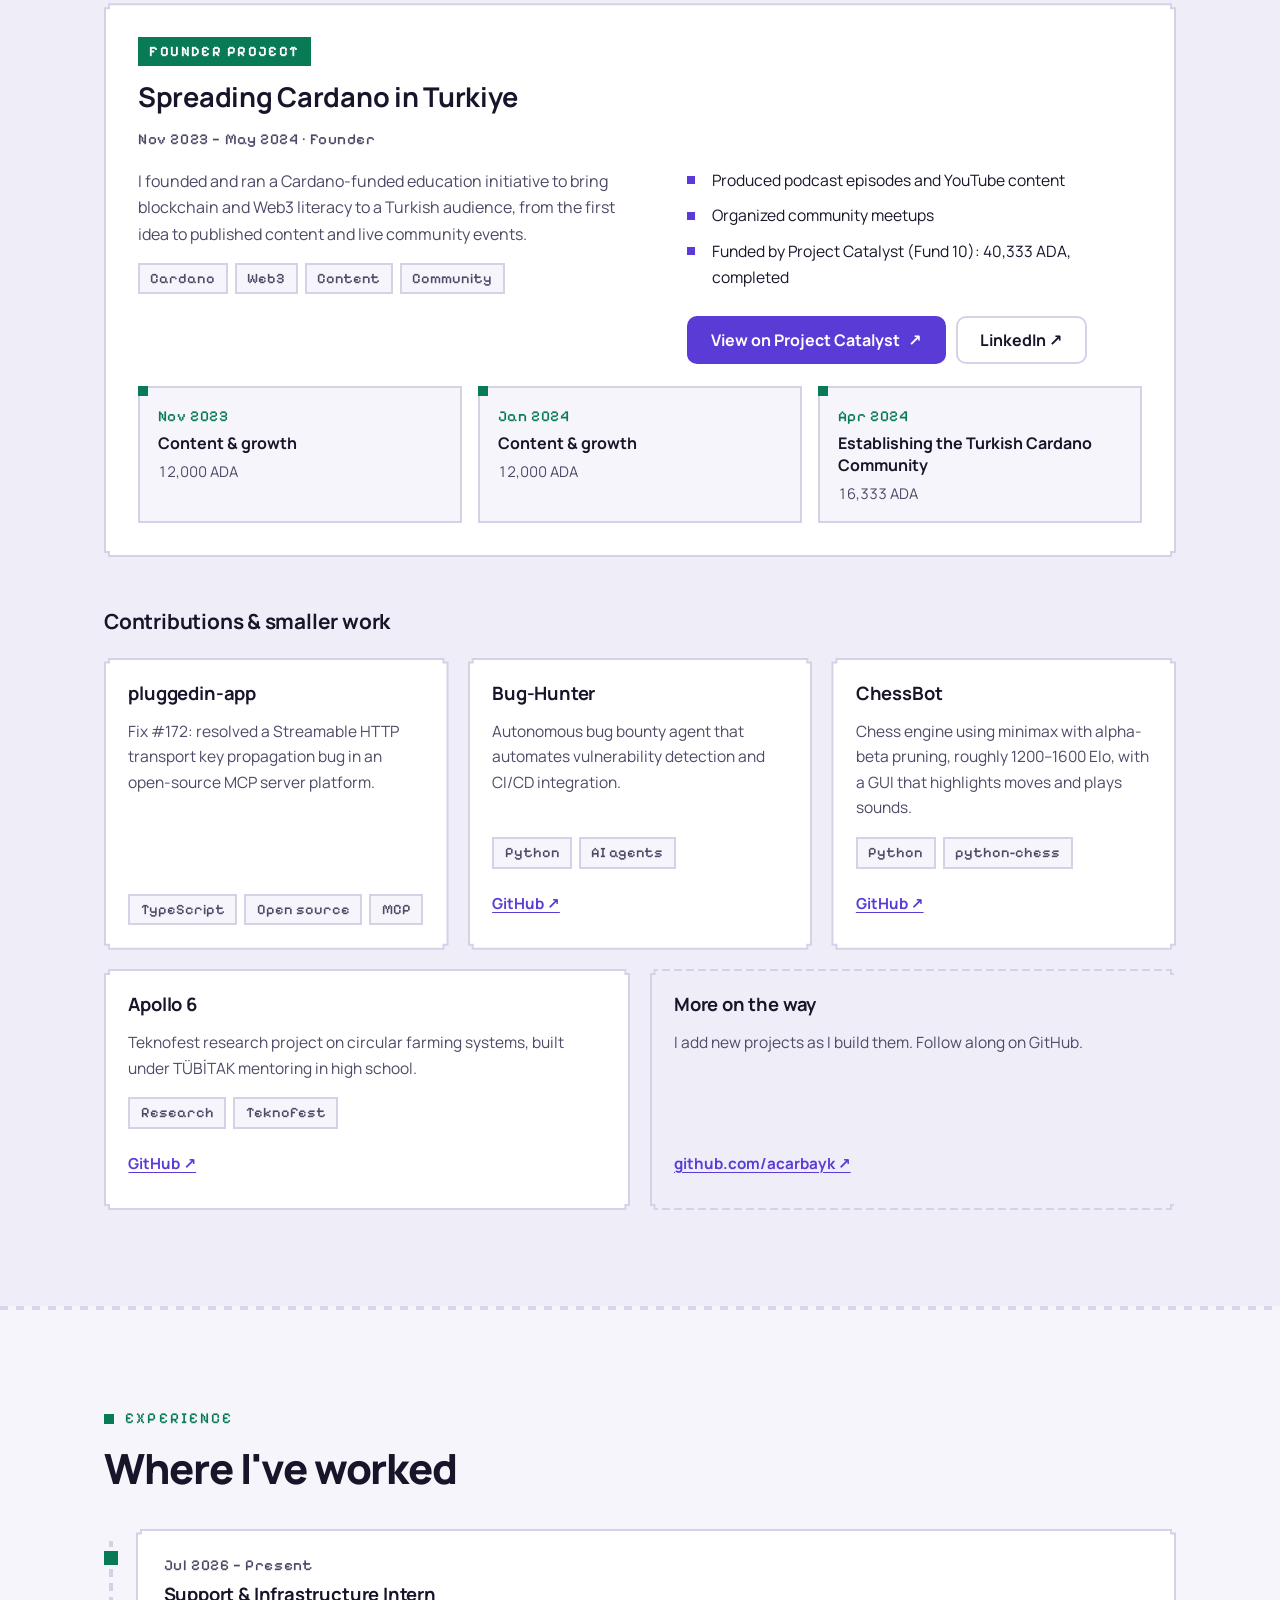
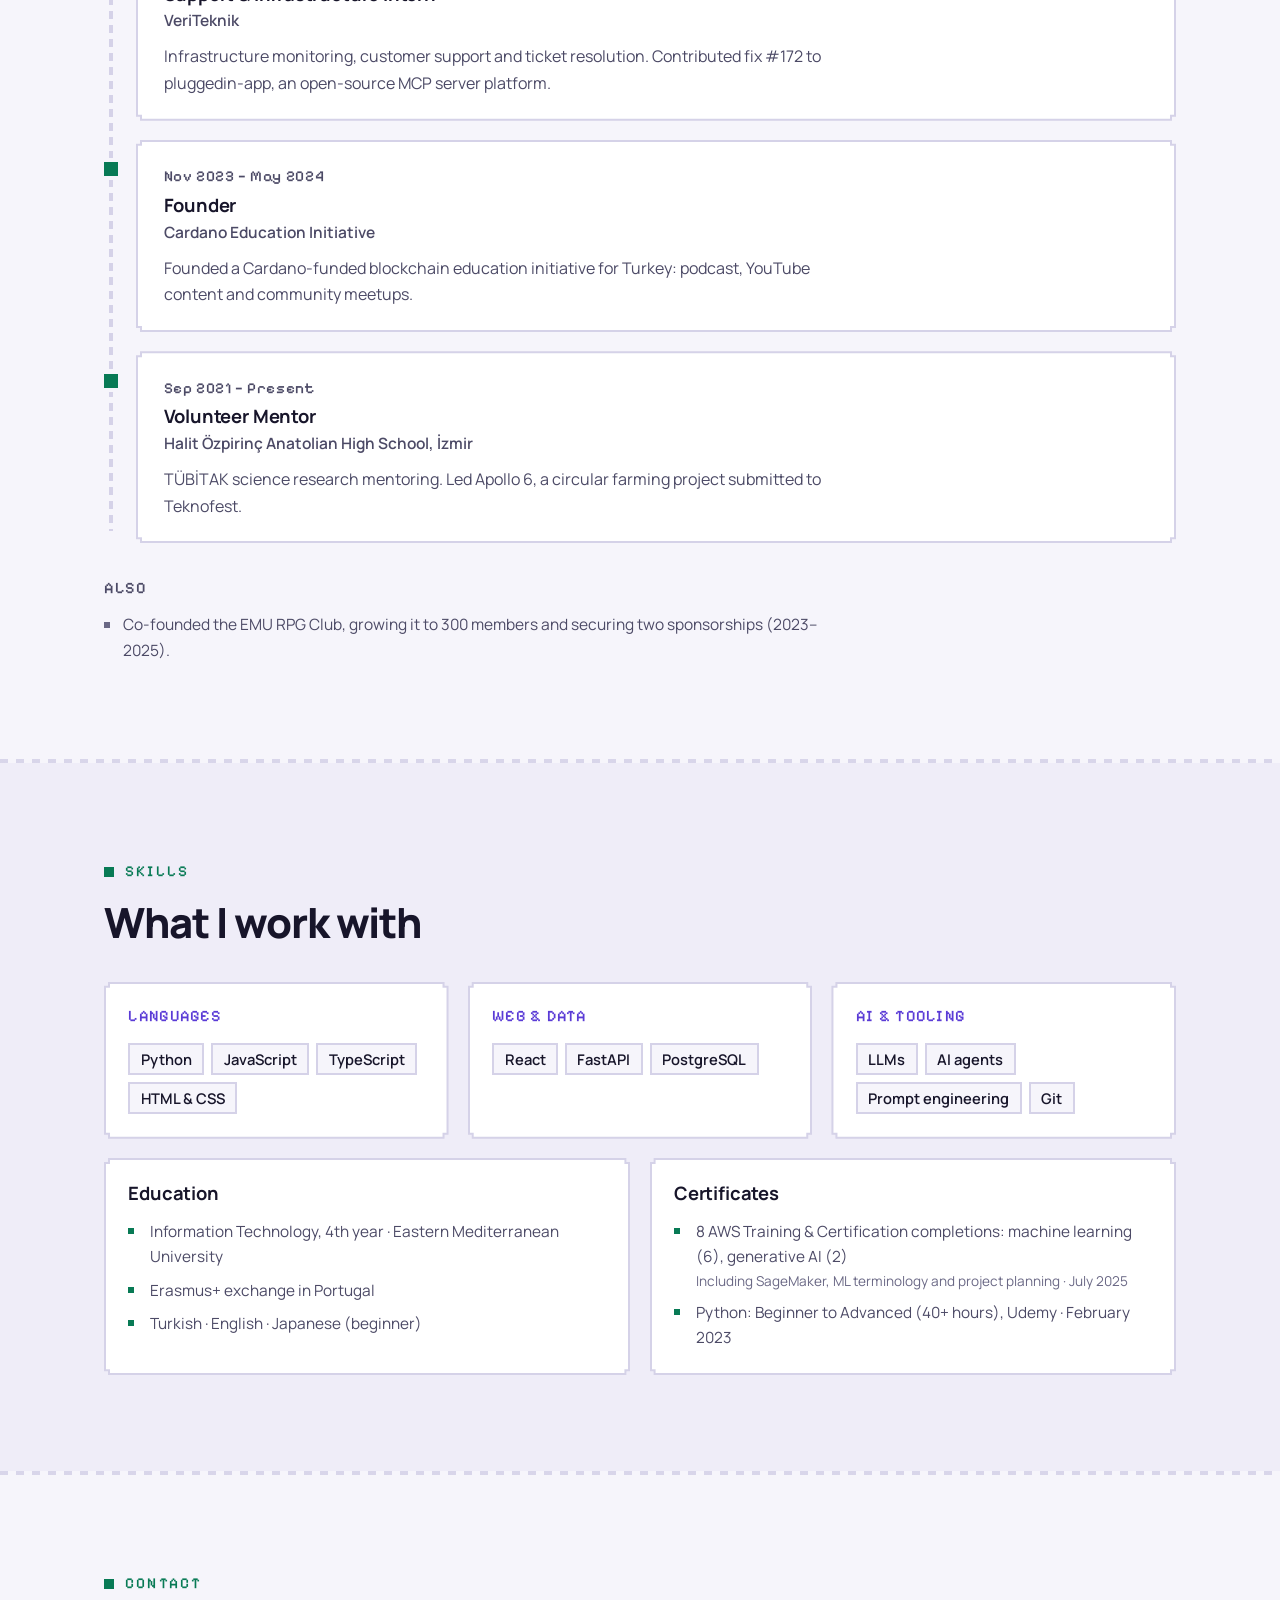
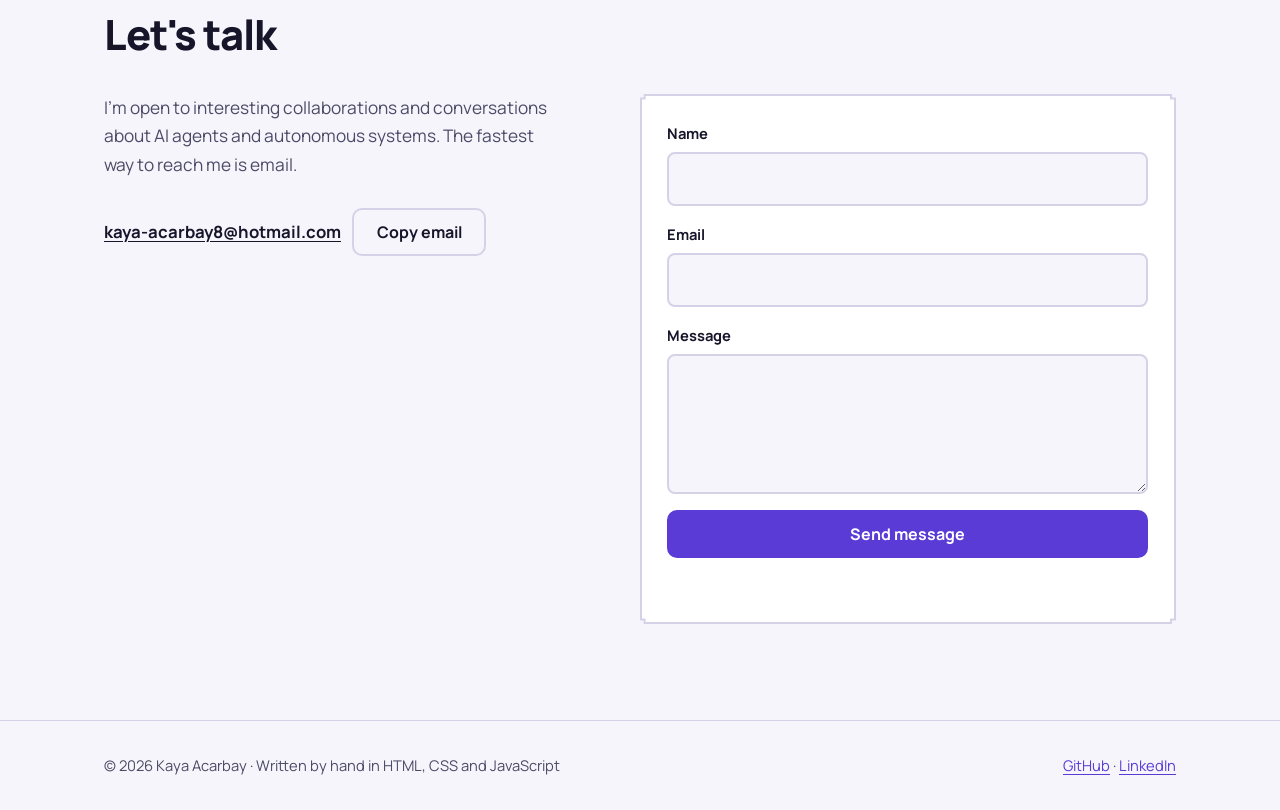
==== commit 9ad47f5c: "Hero scene: full-bleed layered pixel landscape, remove caption Co-Authored-By: Claude Sonnet 5.5 <no" ====
--- a/index.html
+++ b/index.html
@@ -90,10 +90,7 @@
           <span class="tag-badge">VeriTeknik · intern</span>
         </div>
       </div>
-      <div class="world-wrap" aria-hidden="true">
-        <div class="px world-strip"><div class="px-in"><canvas id="world" title=""></canvas></div></div>
-        <p class="world-cap" id="world-cap"></p>
-      </div>
+      <div class="world-wrap" aria-hidden="true"><canvas id="world"></canvas></div>
       <div class="stats">
         <div class="px stat"><div class="px-in"><b>500+</b><span data-i18n="stat.agents">agents simulated concurrently in the browser</span></div></div>
         <div class="px stat"><div class="px-in"><b>8</b><span data-i18n="stat.aws">AWS ML &amp; Generative AI training certificates</span></div></div>
--- a/assets/style.css
+++ b/assets/style.css
@@ -111,17 +111,9 @@
   clip-path:polygon(0 8px,8px 8px,8px 0,calc(100% - 8px) 0,calc(100% - 8px) 8px,100% 8px,100% calc(100% - 8px),calc(100% - 8px) calc(100% - 8px),calc(100% - 8px) 100%,8px 100%,8px calc(100% - 8px),0 calc(100% - 8px))}
 .tag-badge{position:absolute;left:-14px;bottom:20px;background:var(--surface);border:2px solid var(--border);padding:.45rem .8rem;font-family:var(--font-px);font-size:.9rem;font-weight:500;color:var(--text)}
 /* pixel world strip */
-.world-wrap{margin-top:3rem}
-.world-cap{display:flex;flex-wrap:wrap;gap:.4rem 1.2rem;margin-top:.7rem;font-size:.9rem;color:var(--soft);font-variant-numeric:tabular-nums;min-height:1.6em}
-.world-cap .cap-year{font-family:var(--font-px);color:var(--accent-2);letter-spacing:.06em}
-.world-cap .cap-k{display:inline-flex;align-items:center;gap:.4rem}
-.world-cap .cap-k i{width:10px;height:10px;display:inline-block}
-.world-cap .dead{opacity:.5;text-decoration:line-through}
-.world-cap .cap-hint{margin-left:auto;color:var(--faint)}
-.world-strip{--c:var(--border)}
-.world-strip:hover{--c:var(--border)}
-.world-strip .px-in{background:var(--bg-alt);line-height:0}
-#world{width:100%;height:144px;display:block;cursor:pointer;image-rendering:pixelated;image-rendering:crisp-edges}
+/* hero scene: full-bleed pixel strip that fades into the page at the top */
+.world-wrap{margin:3rem calc(50% - 50vw) 0;line-height:0}
+#world{width:100%;height:176px;display:block;cursor:pointer;image-rendering:pixelated;image-rendering:crisp-edges;-webkit-mask-image:linear-gradient(to bottom,transparent 0,#000 38%);mask-image:linear-gradient(to bottom,transparent 0,#000 38%)}
 @keyframes blink{0%,60%{opacity:1}61%,100%{opacity:0}}
 
 .stats{display:grid;grid-template-columns:repeat(3,1fr);gap:1rem;margin-top:3.5rem;position:relative}
@@ -237,4 +229,4 @@
   *,*::before,*::after{animation:none!important;transition:none!important}
   .reveal{opacity:1;transform:none}
 }
-@media print{header,.world-strip,.tools,#contact form,.skip{display:none}body{background:#fff;color:#000}}
+@media print{header,.world-wrap,.tools,#contact form,.skip{display:none}body{background:#fff;color:#000}}
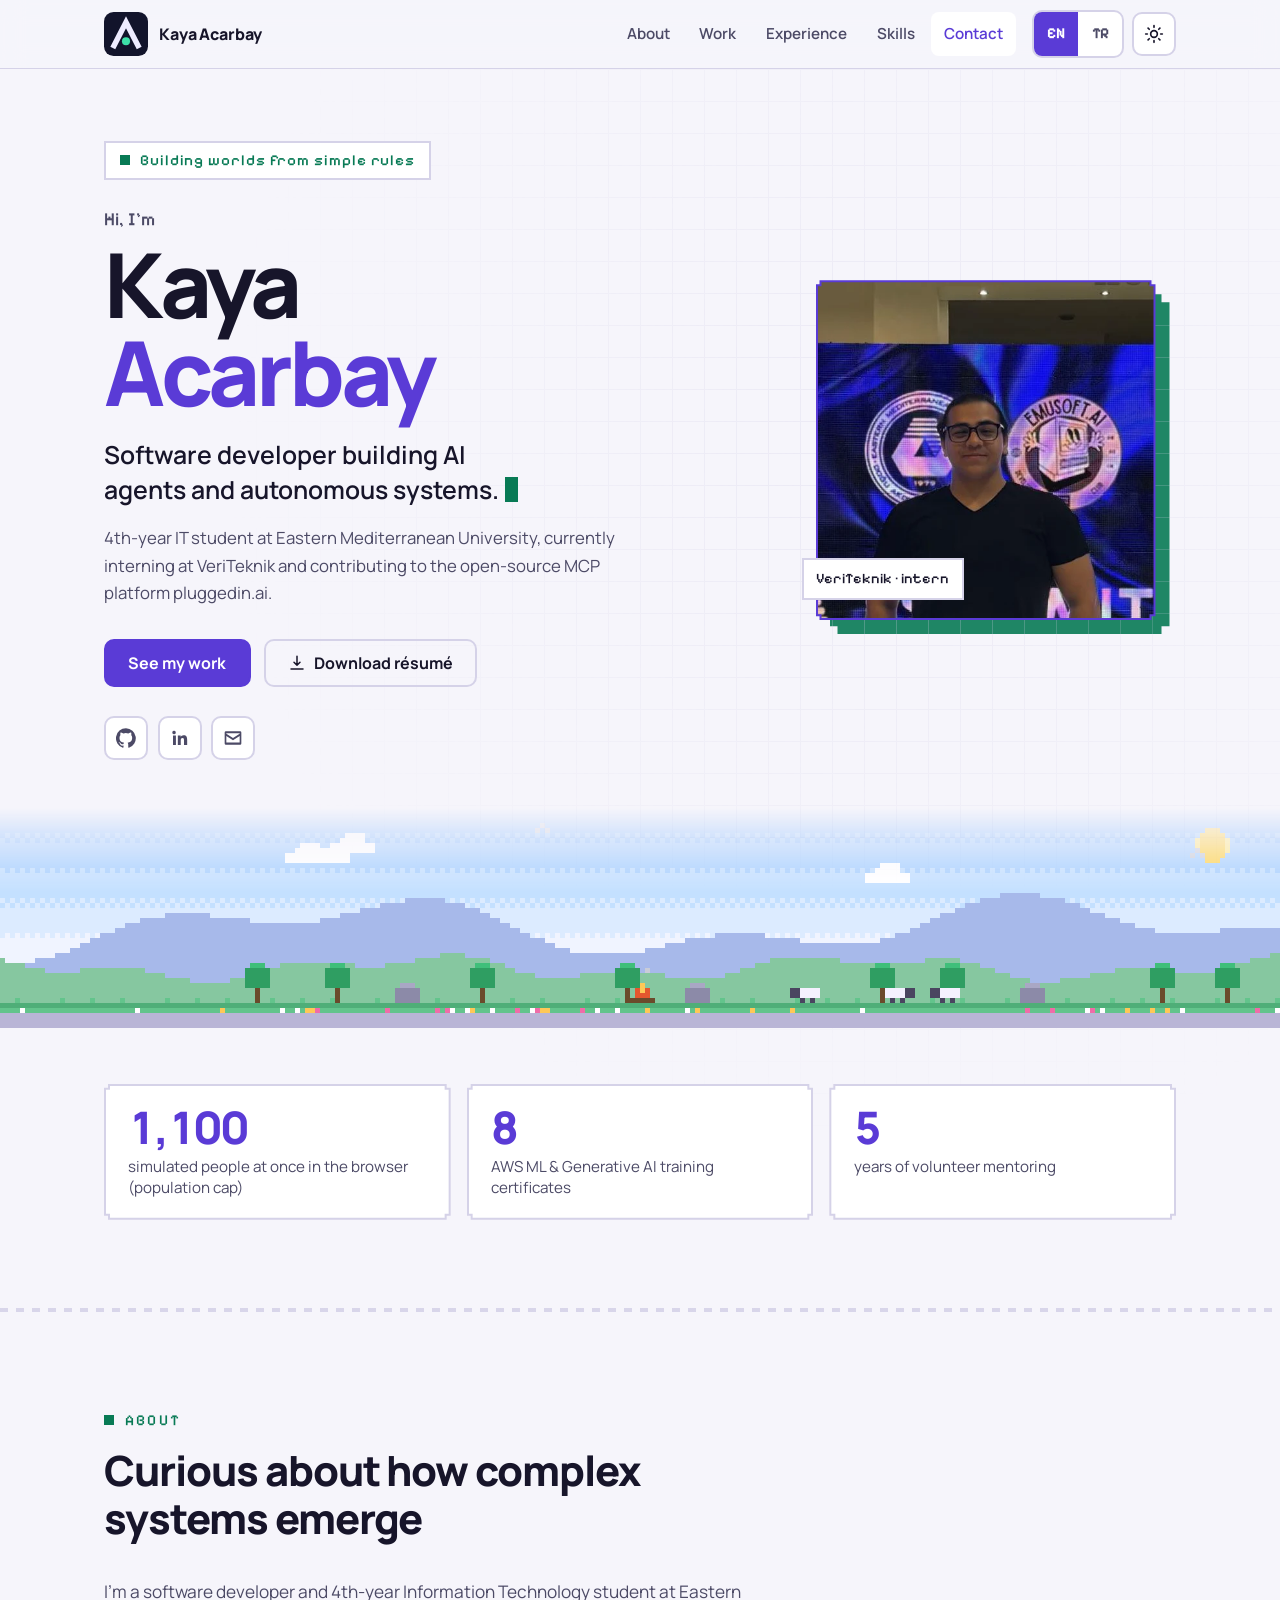
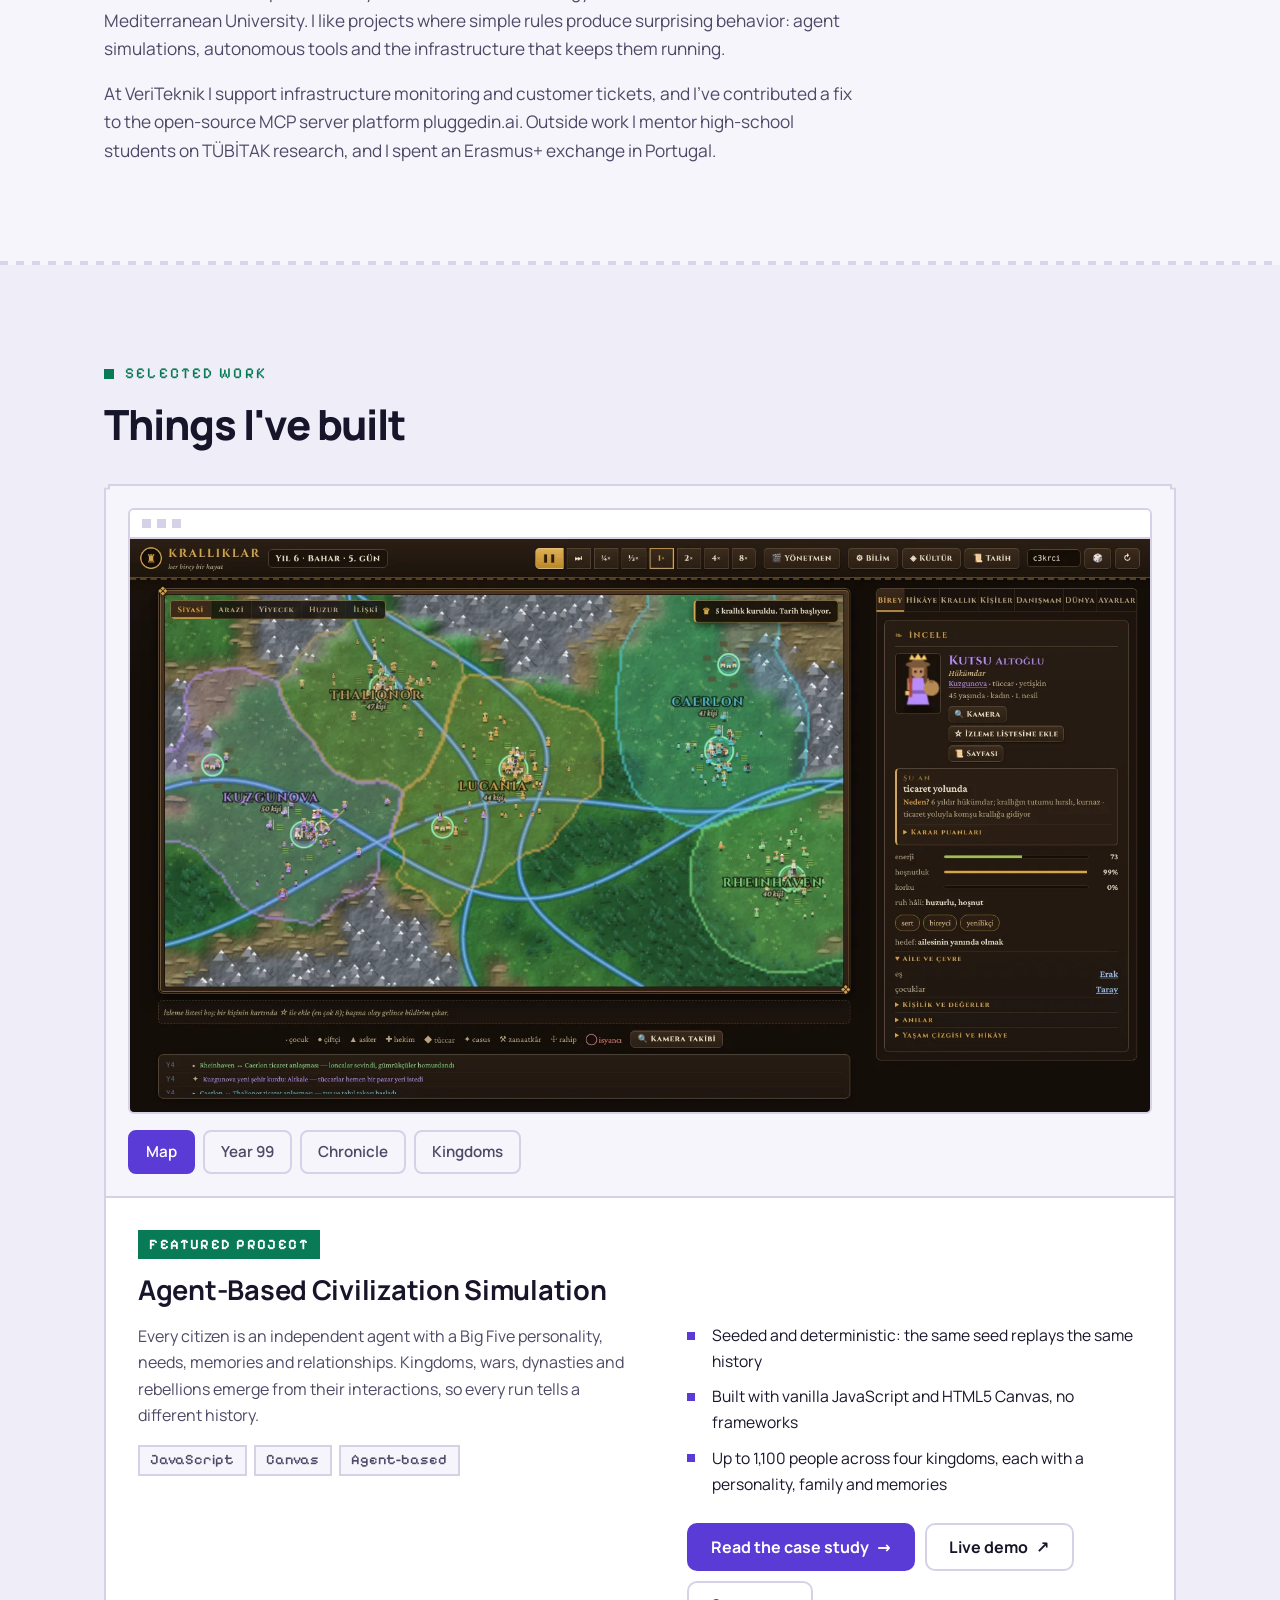
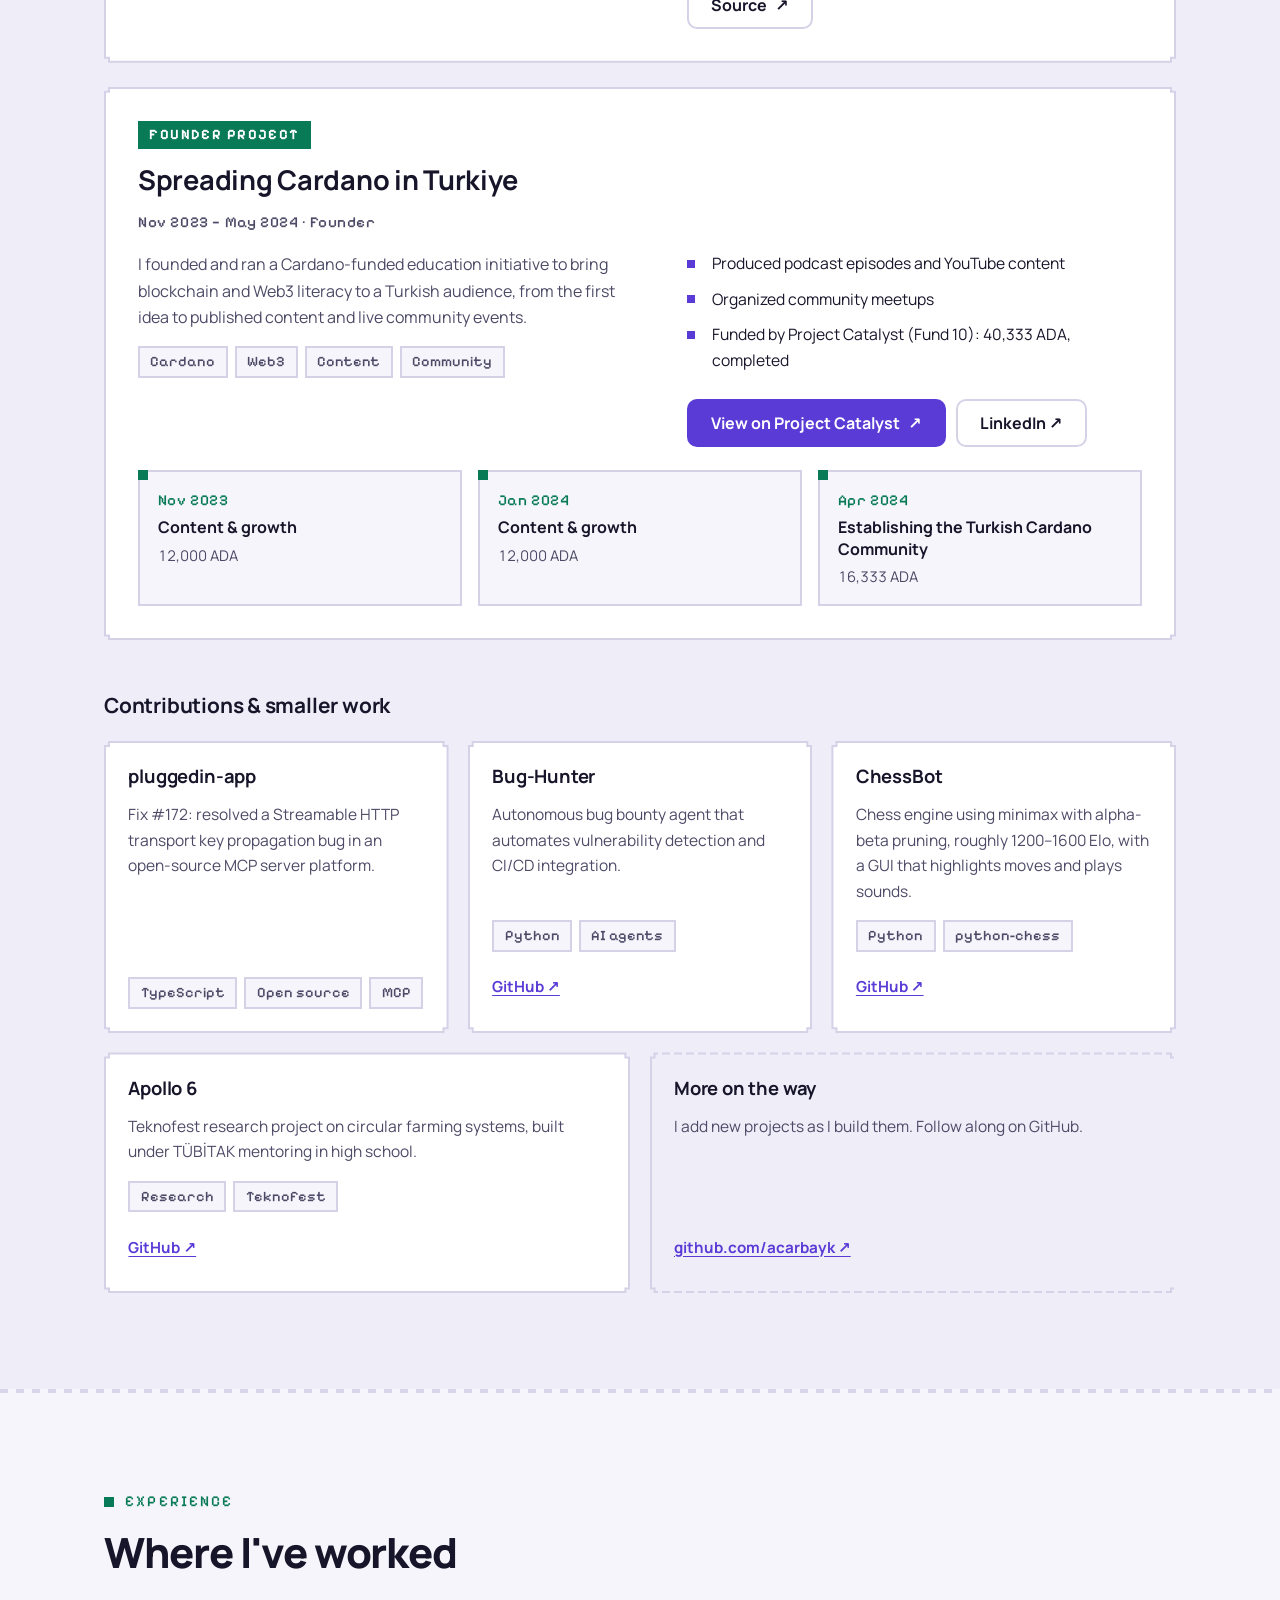
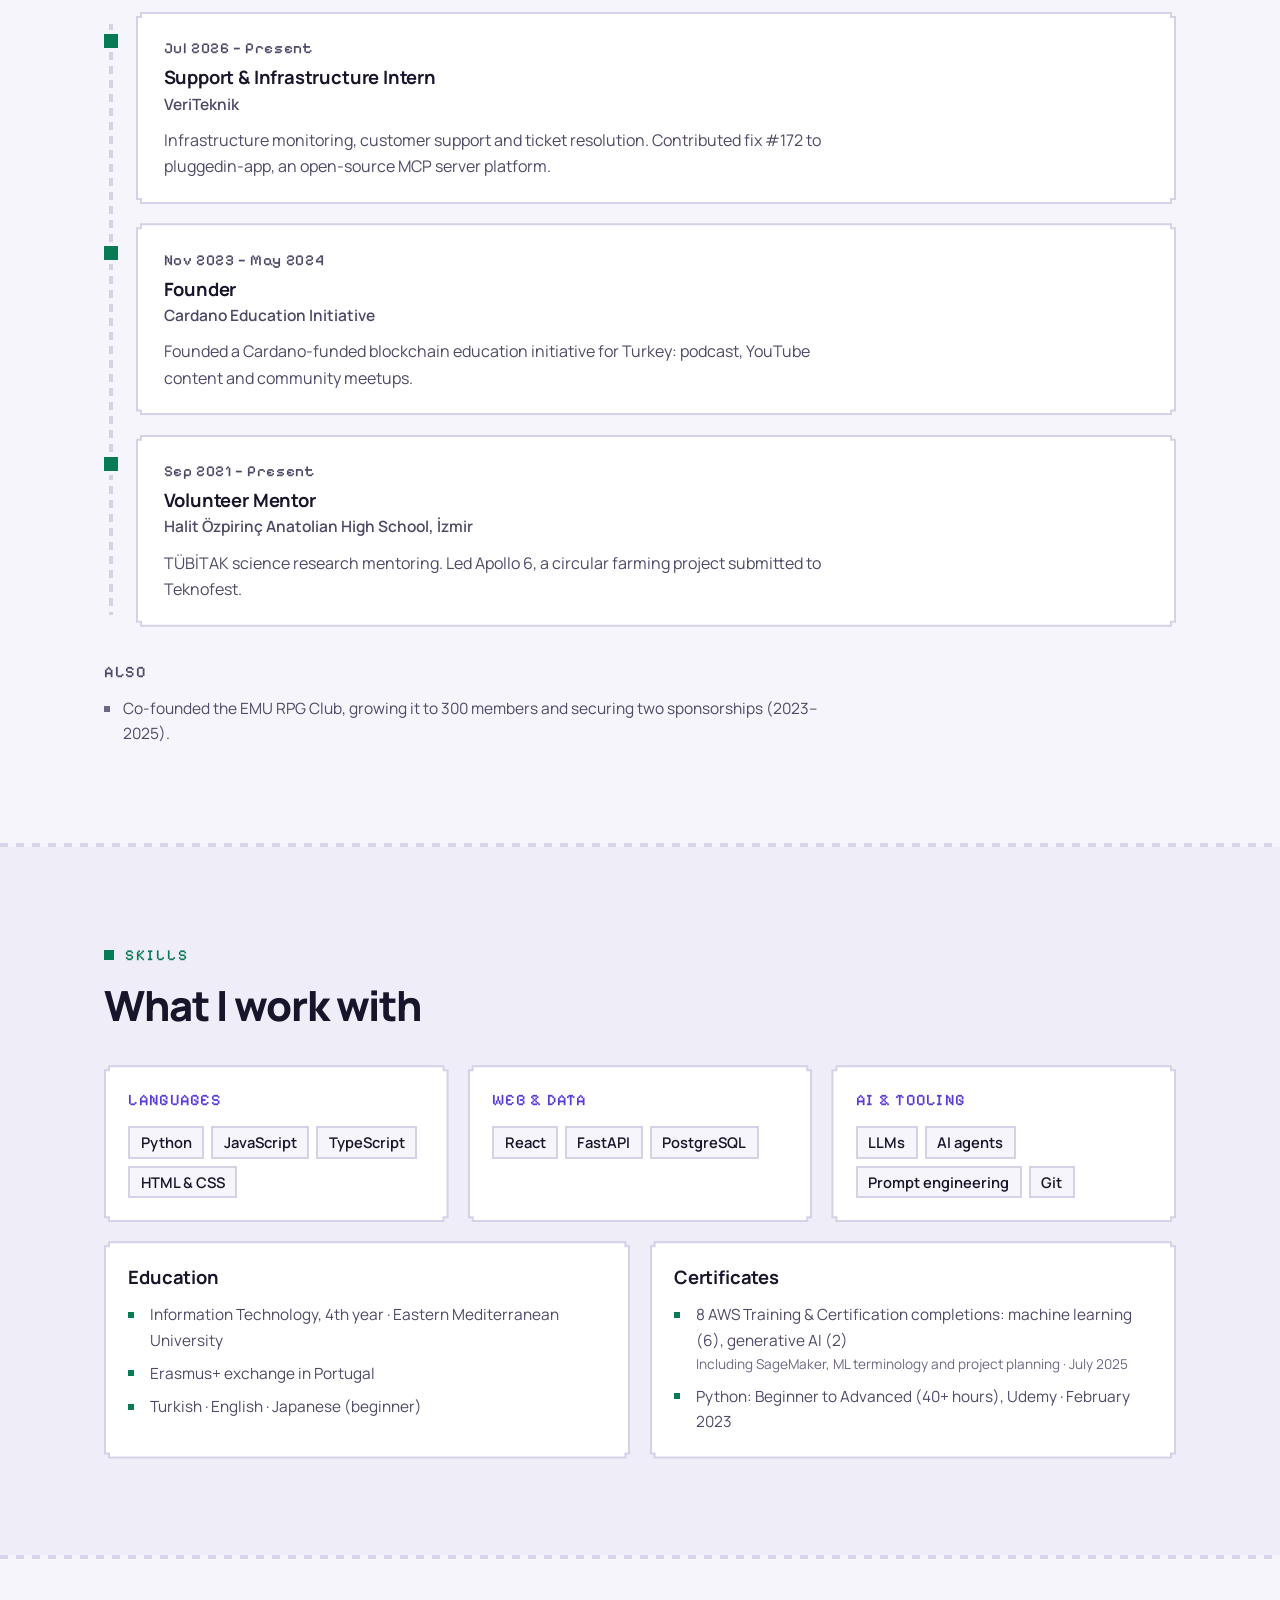
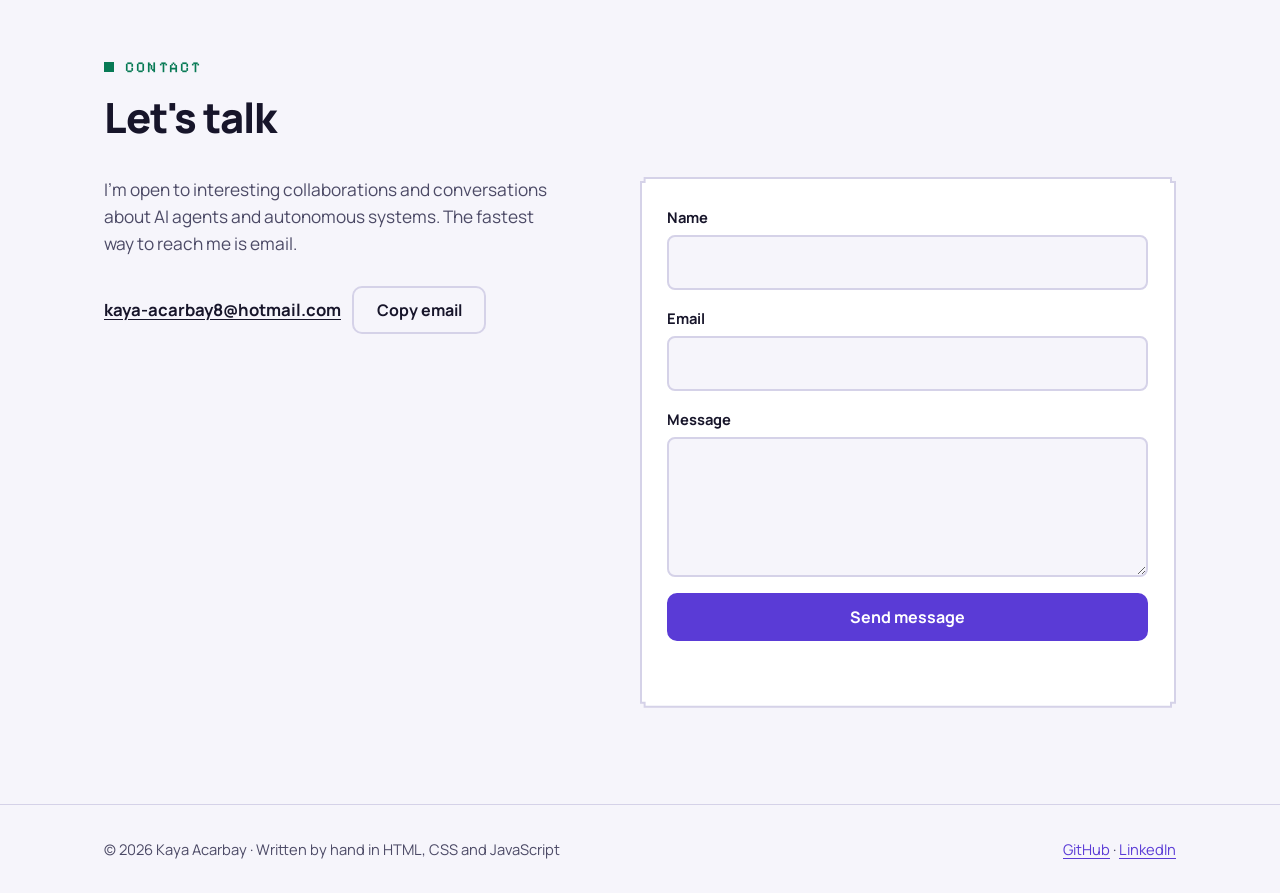
==== commit 732de8e2: "Add civ-sim case study page; correct civ-sim claims (no Web Workers, 1,100 population cap) Co-Author" ====
--- a/index.html
+++ b/index.html
@@ -92,7 +92,7 @@
       </div>
       <div class="world-wrap" aria-hidden="true"><canvas id="world"></canvas></div>
       <div class="stats">
-        <div class="px stat"><div class="px-in"><b>500+</b><span data-i18n="stat.agents">agents simulated concurrently in the browser</span></div></div>
+        <div class="px stat"><div class="px-in"><b>1,100</b><span data-i18n="stat.agents">simulated people at once in the browser (population cap)</span></div></div>
         <div class="px stat"><div class="px-in"><b>8</b><span data-i18n="stat.aws">AWS ML &amp; Generative AI training certificates</span></div></div>
         <div class="px stat"><div class="px-in"><b>5</b><span data-i18n="stat.mentor">years of volunteer mentoring</span></div></div>
       </div>
@@ -142,16 +142,17 @@
             </div>
             <div class="side" style="gap:1rem">
               <p data-i18n="civ.desc">Every citizen is an independent agent with a Big Five personality, needs, memories and relationships. Kingdoms, wars, dynasties and rebellions emerge from their interactions, so every run tells a different history.</p>
-              <div class="chips"><span class="chip">JavaScript</span><span class="chip">Canvas</span><span class="chip">Web Workers</span></div>
+              <div class="chips"><span class="chip">JavaScript</span><span class="chip">Canvas</span><span class="chip">Agent-based</span></div>
             </div>
             <div class="side">
               <ul>
-                <li data-i18n="civ.b1">Web Worker architecture keeps 500+ concurrent agents running smoothly</li>
+                <li data-i18n="civ.b1">Seeded and deterministic: the same seed replays the same history</li>
                 <li data-i18n="civ.b2">Built with vanilla JavaScript and HTML5 Canvas, no frameworks</li>
-                <li data-i18n="civ.b3">Agents age, marry, raise children, found dynasties and rebel</li>
+                <li data-i18n="civ.b3">Up to 1,100 people across four kingdoms, each with a personality, family and memories</li>
               </ul>
               <div class="links">
-                <a class="btn" href="https://acarbayk.github.io/agent-based-civilization-simulation/" target="_blank" rel="noopener"><span data-i18n="civ.demo">Live demo</span> ↗</a>
+                <a class="btn" href="civ-sim.html"><span data-i18n="civ.case">Read the case study</span> →</a>
+                <a class="btn ghost" href="https://acarbayk.github.io/agent-based-civilization-simulation/" target="_blank" rel="noopener"><span data-i18n="civ.demo">Live demo</span> ↗</a>
                 <a class="btn ghost" href="https://github.com/acarbayk/agent-based-civilization-simulation" target="_blank" rel="noopener"><span data-i18n="civ.src">Source</span> ↗</a>
               </div>
             </div>
--- a/assets/style.css
+++ b/assets/style.css
@@ -230,3 +230,25 @@
   .reveal{opacity:1;transform:none}
 }
 @media print{header,.world-wrap,.tools,#contact form,.skip{display:none}body{background:#fff;color:#000}}
+
+/* Case study pages */
+.page-hero{padding:56px 0 72px}
+.back{display:inline-flex;min-height:44px;align-items:center;gap:.4rem;font-weight:700;text-decoration:none;margin-bottom:1rem}
+.cs-title{font-size:clamp(2.4rem,6vw,4.2rem);line-height:1.02;letter-spacing:-.035em;margin-bottom:1.2rem;max-width:18ch}
+.lead{font-size:clamp(1.1rem,2vw,1.35rem);line-height:1.55;color:var(--soft);max-width:60ch;margin-bottom:1.6rem}
+.facts{display:grid;grid-template-columns:repeat(auto-fit,minmax(210px,1fr));gap:1rem;margin:2.2rem 0 2rem}
+.fact{border:2px solid var(--border);background:var(--surface);padding:1rem 1.1rem}
+.fact dt{font-family:var(--font-px);color:var(--accent-2);font-size:.95rem;letter-spacing:.06em;text-transform:uppercase}
+.fact dd{margin-top:.25rem;font-weight:600;line-height:1.4}
+.prose{max-width:68ch;color:var(--soft);font-size:1.07rem;display:grid;gap:1rem}
+.cards2{display:grid;grid-template-columns:repeat(2,minmax(0,1fr));gap:1.2rem}
+.cards2 .px-in,.hard .px-in{padding:1.5rem}
+.cards2 h3,.hard h3{margin-bottom:.5rem}
+.cards2 p,.hard p{color:var(--soft)}
+.hard{display:grid;gap:1.2rem}
+.shot{margin:0}
+.shot img{width:100%;border:2px solid var(--border);background:var(--bg)}
+.shot figcaption{color:var(--faint);font-size:.92rem;margin-top:.6rem;max-width:62ch}
+.gallery{display:grid;grid-template-columns:repeat(2,minmax(0,1fr));gap:1.4rem}
+.gallery .shot:first-child{grid-column:1/-1}
+@media (max-width:760px){.cards2,.gallery{grid-template-columns:1fr}.page-hero{padding:32px 0 56px}}
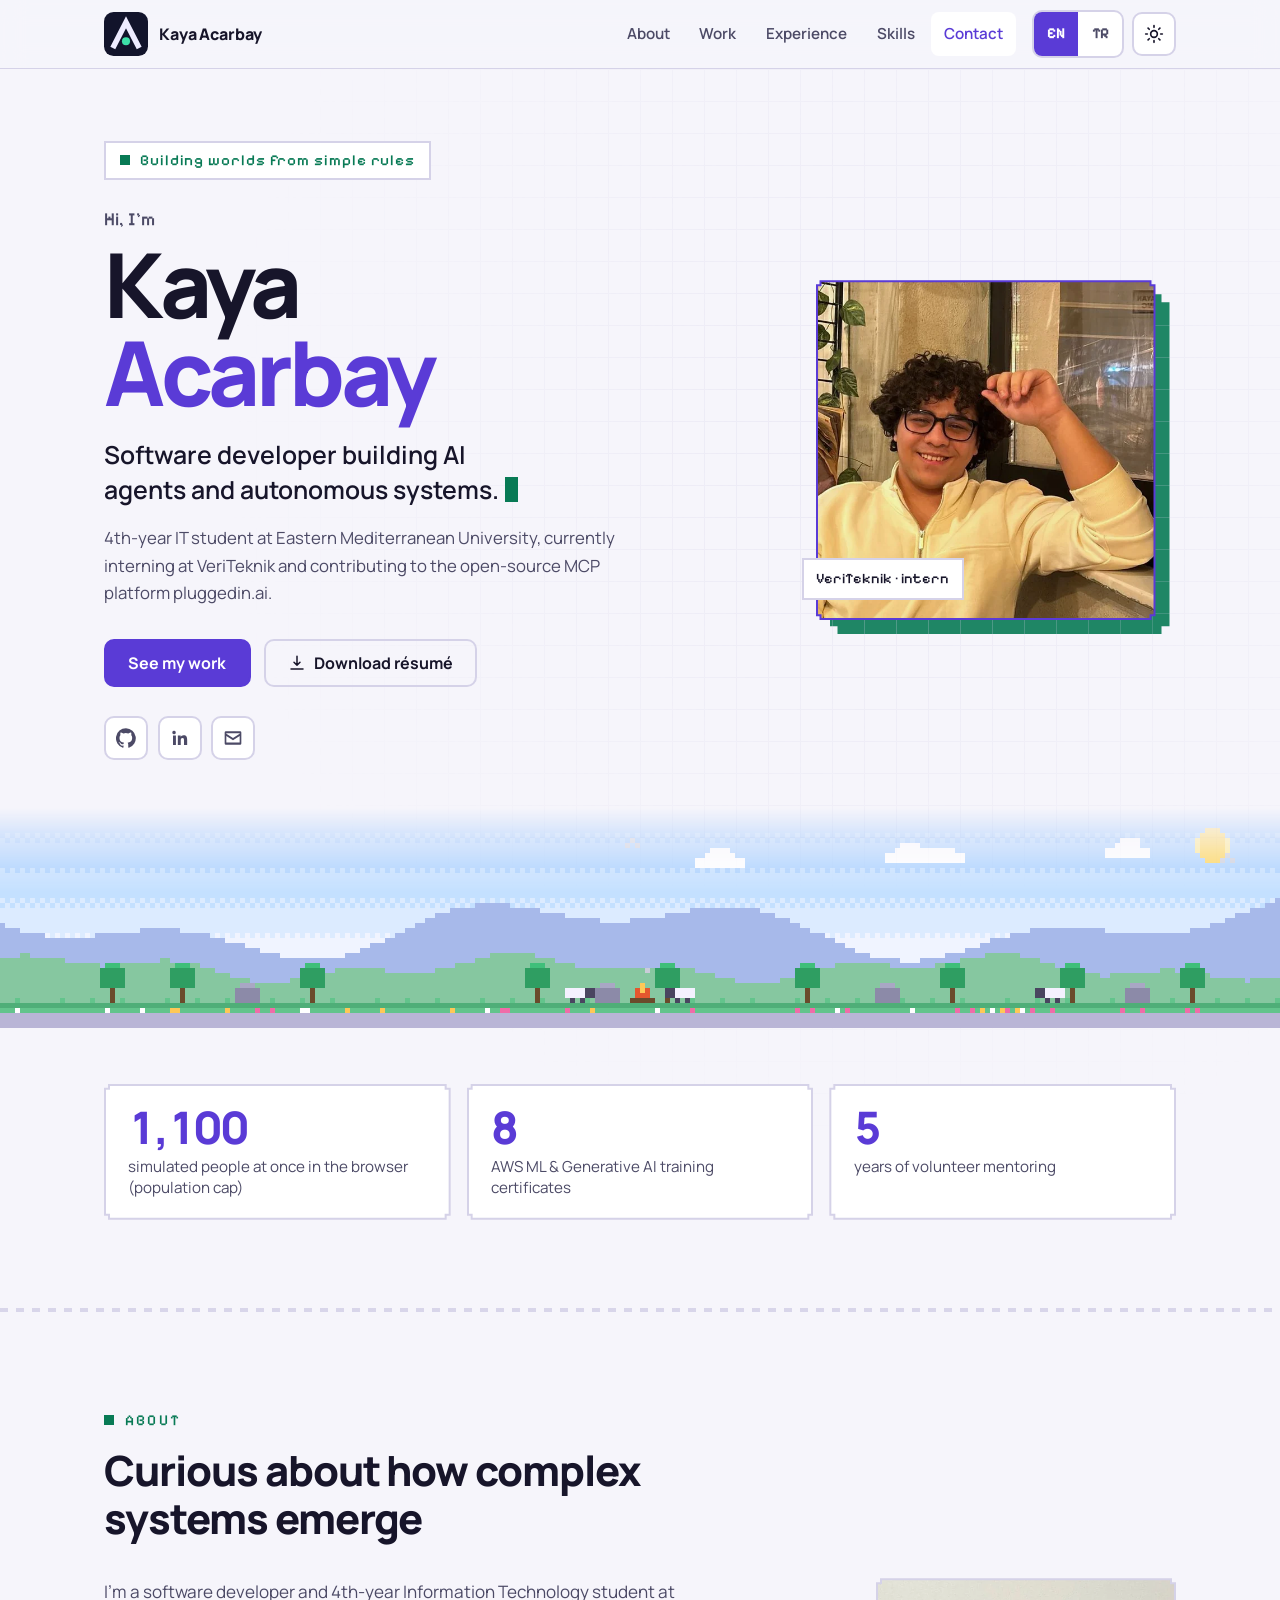
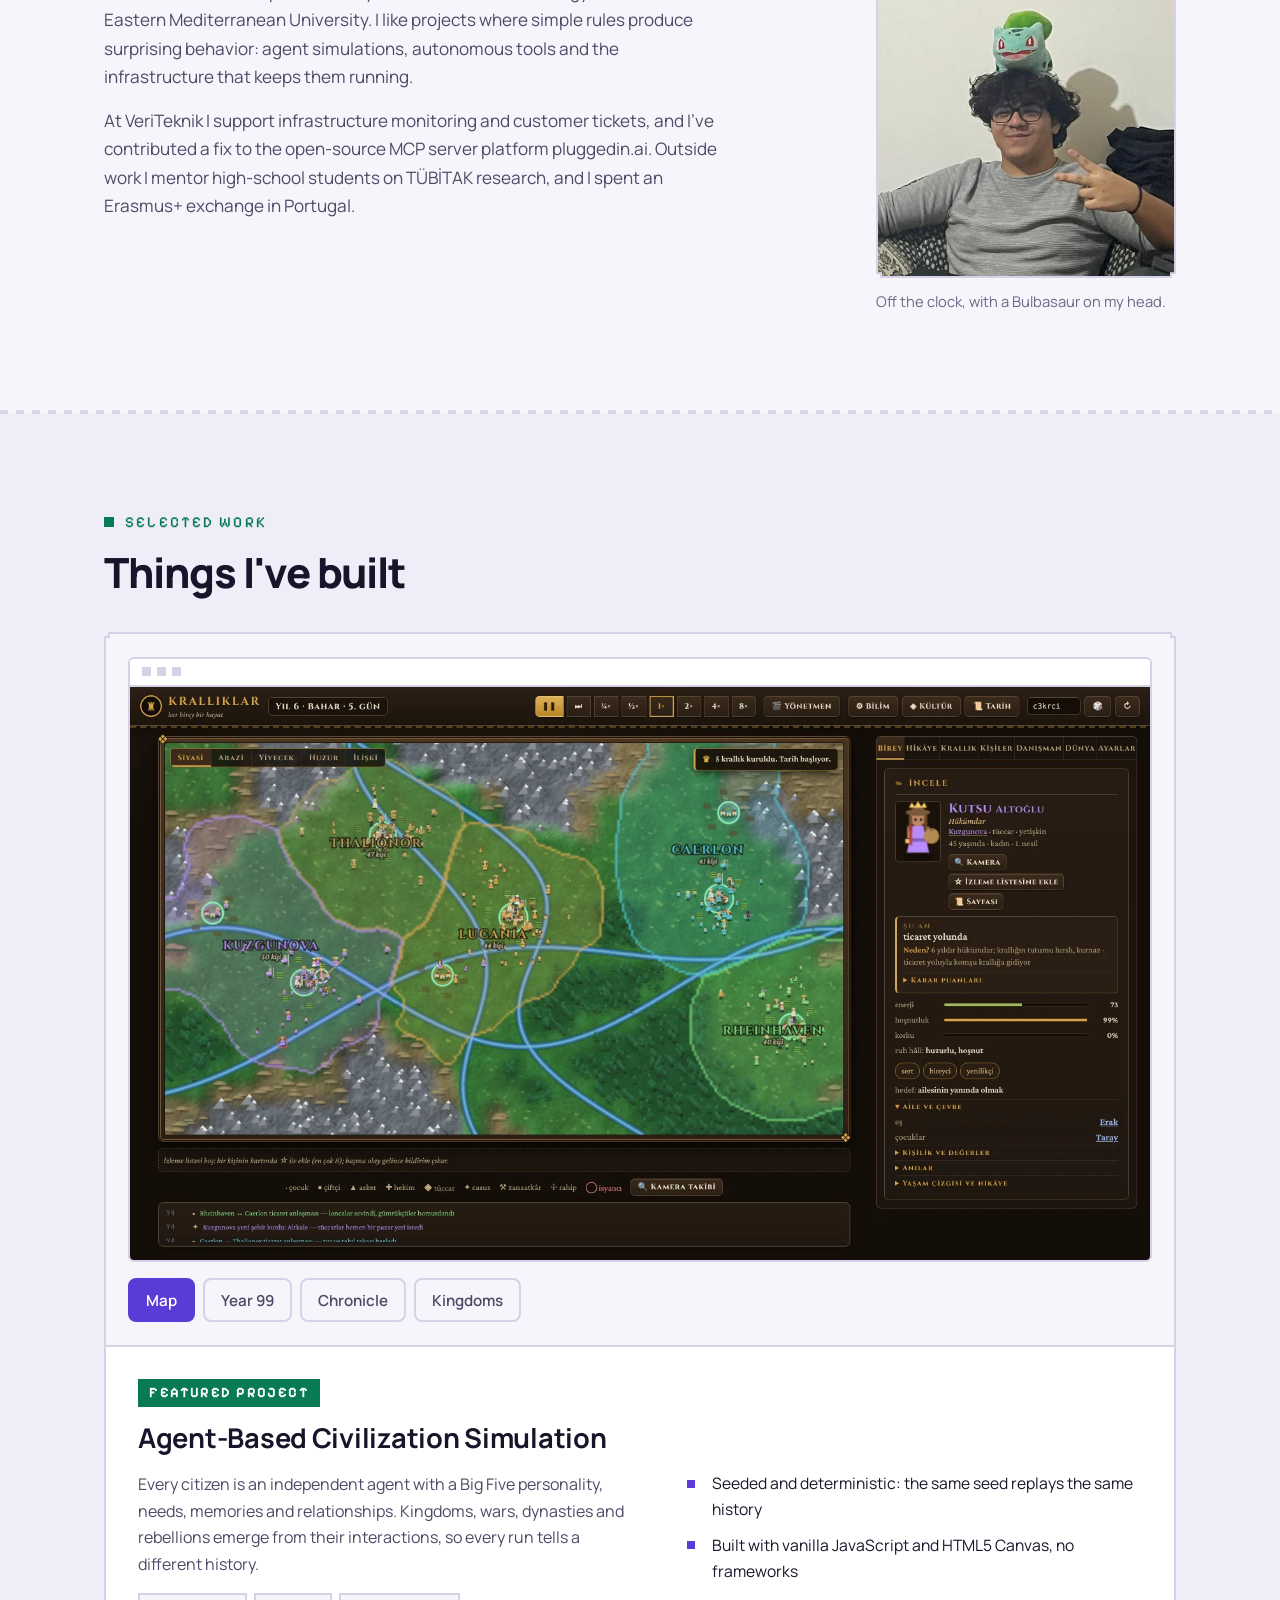
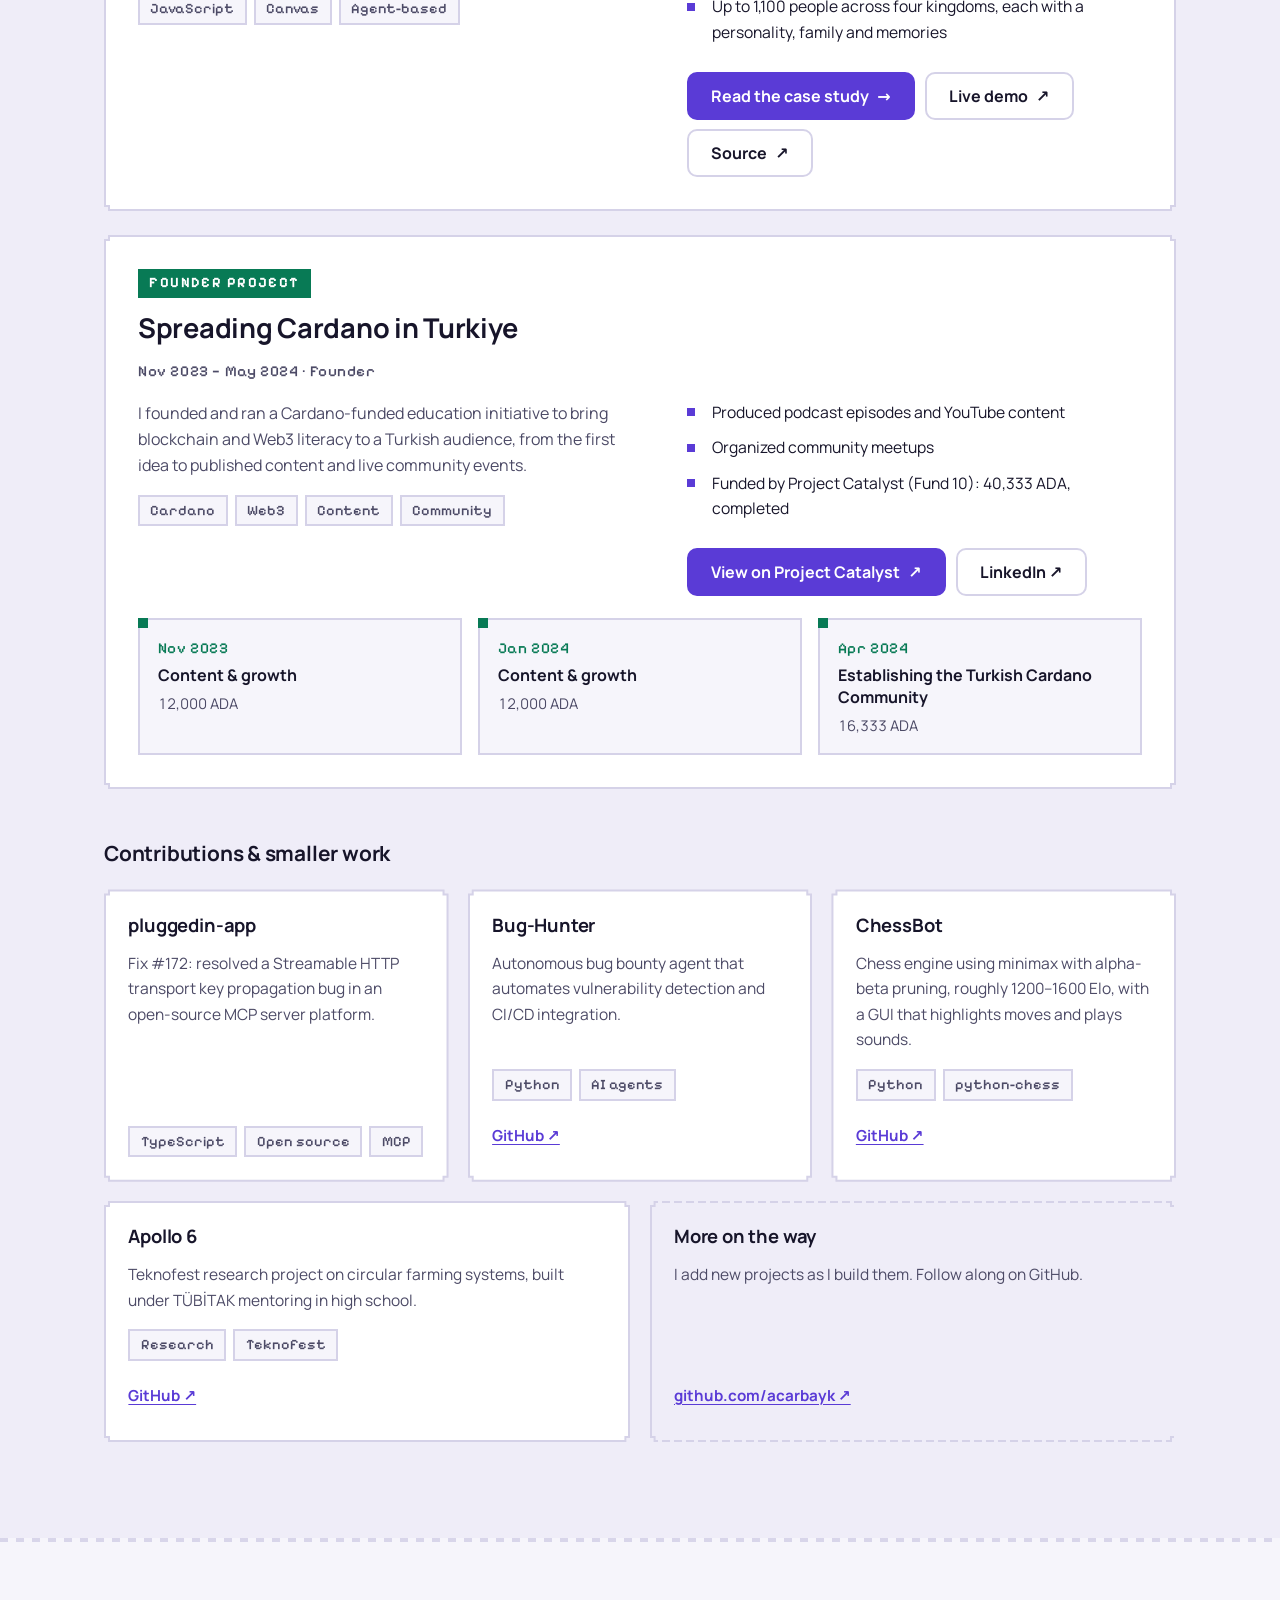
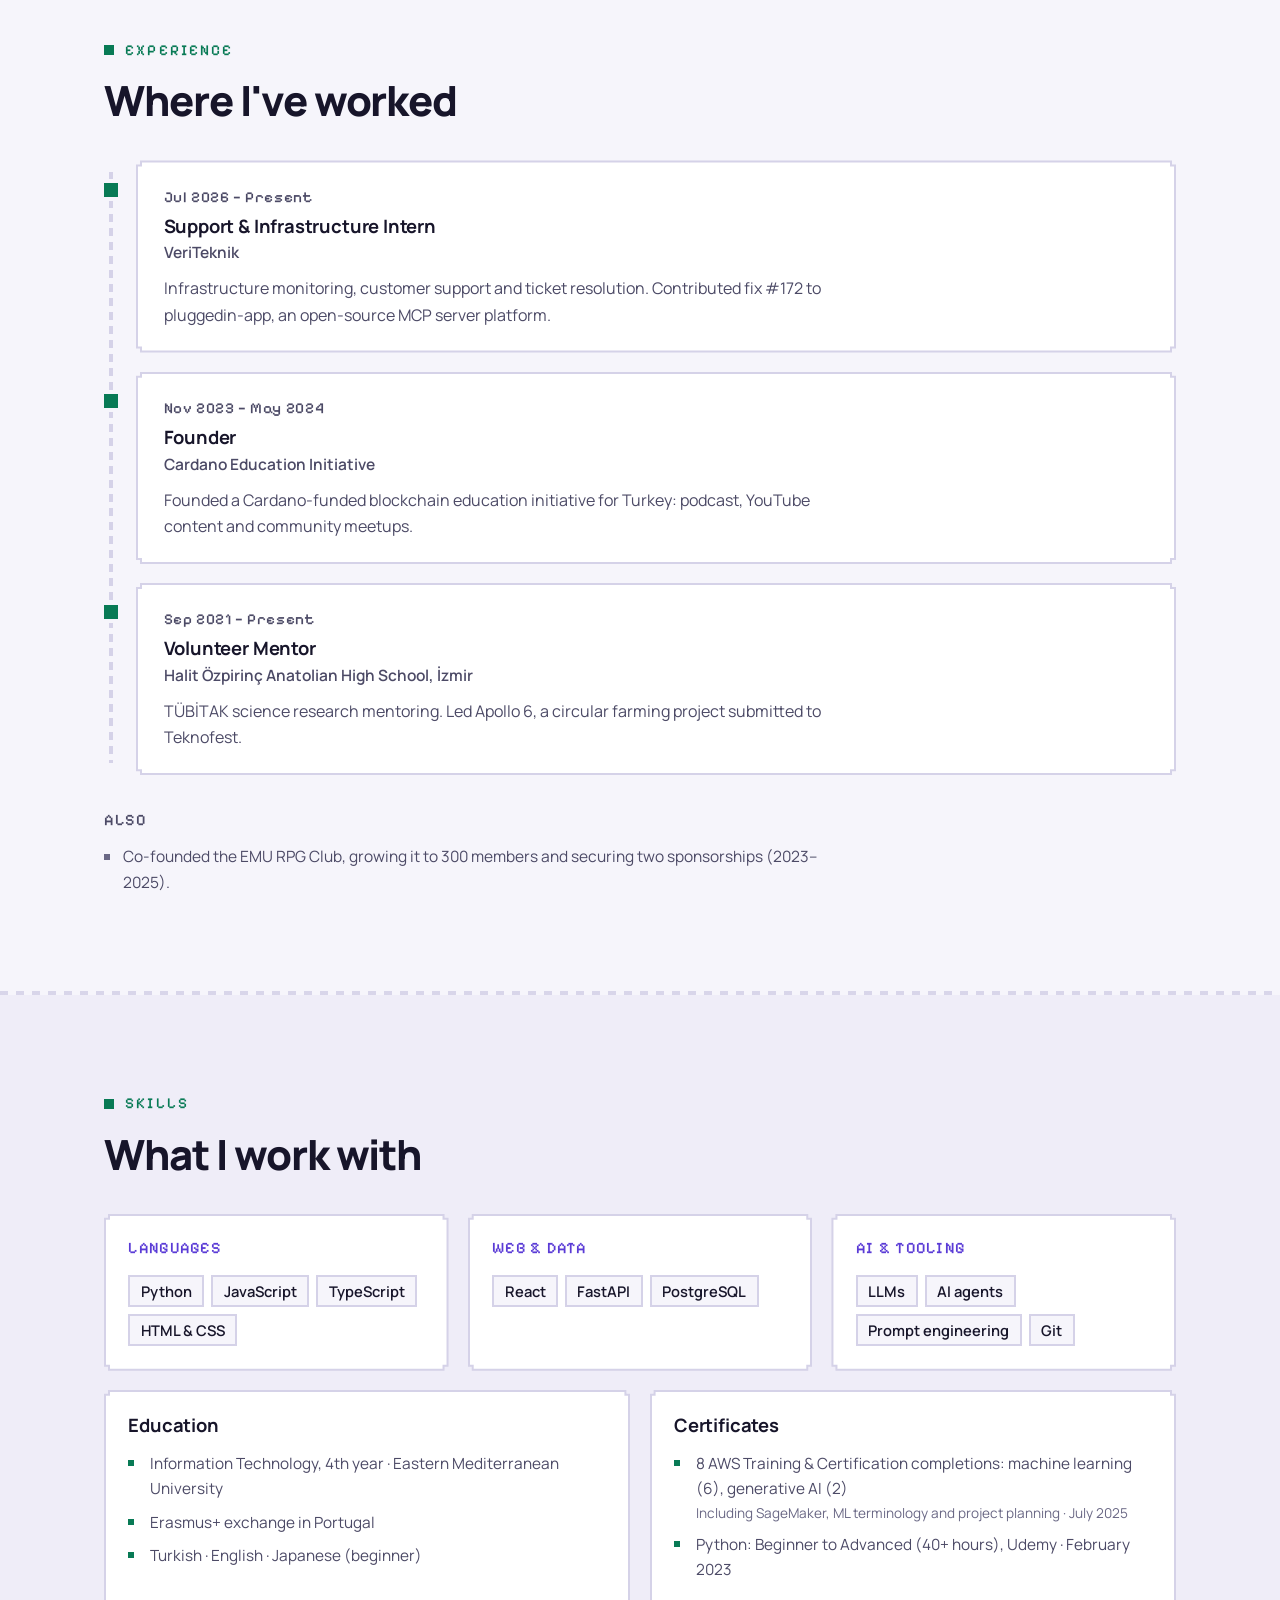
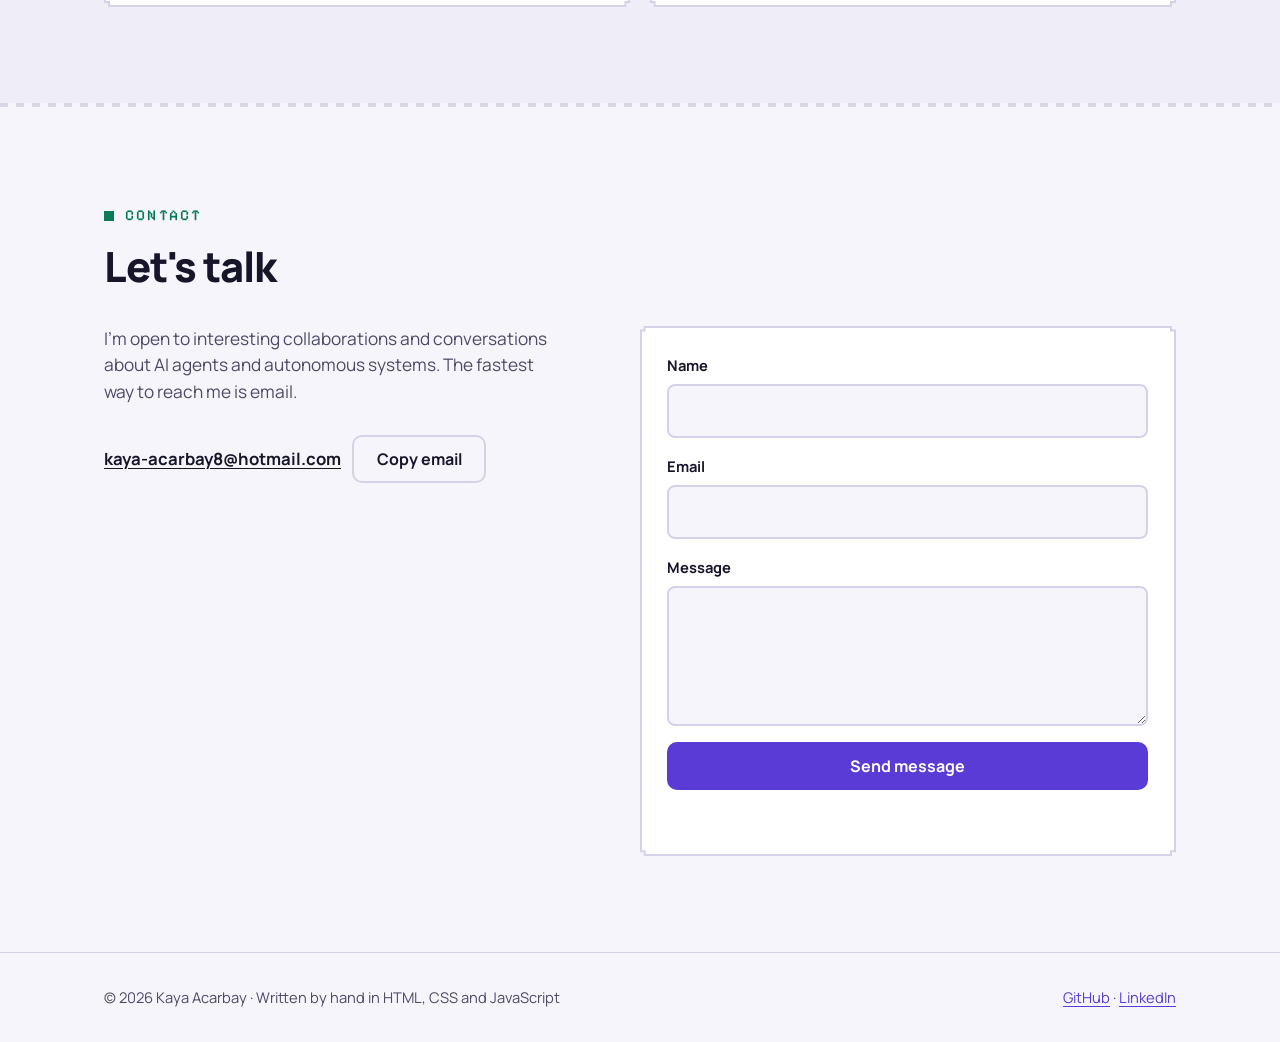
==== commit c0ffb681: "New hero portrait, About photo, refreshed social image Co-Authored-By: Claude Sonnet 5.5 <noreply@an" ====
--- a/index.html
+++ b/index.html
@@ -86,7 +86,7 @@
           </div>
         </div>
         <div class="portrait">
-          <div class="px"><div class="px-in"><img src="assets/img/kaya.webp" width="520" height="520" alt="Portrait of Kaya Acarbay" fetchpriority="high"></div></div>
+          <div class="px"><div class="px-in"><img src="assets/img/kaya.webp" width="520" height="520" alt="Kaya Acarbay smiling in a café, hand raised to his hair" fetchpriority="high"></div></div>
           <span class="tag-badge">VeriTeknik · intern</span>
         </div>
       </div>
@@ -106,9 +106,15 @@
     <div class="wrap">
       <p class="label reveal" data-i18n="about.label">About</p>
       <h2 id="about-title" class="reveal" data-i18n="about.title">Curious about how complex systems emerge</h2>
-      <div class="reveal" style="max-width:68ch;display:grid;gap:1rem;color:var(--soft);font-size:1.08rem">
+      <div class="about reveal">
+        <div class="prose">
         <p data-i18n="about.p1">I'm a software developer and 4th-year Information Technology student at Eastern Mediterranean University. I like projects where simple rules produce surprising behavior: agent simulations, autonomous tools and the infrastructure that keeps them running.</p>
         <p data-i18n="about.p2">At VeriTeknik I support infrastructure monitoring and customer tickets, and I've contributed a fix to the open-source MCP server platform pluggedin.ai. Outside work I mentor high-school students on TÜBİTAK research, and I spent an Erasmus+ exchange in Portugal.</p>
+      </div>
+        <figure class="about-photo">
+          <div class="px"><div class="px-in"><img src="assets/img/kaya-fun.webp" width="560" height="560" alt="Kaya Acarbay with a Bulbasaur plush on his head, making a peace sign" loading="lazy"></div></div>
+          <figcaption data-i18n="about.photo">Off the clock, with a Bulbasaur on my head.</figcaption>
+        </figure>
       </div>
     </div>
   </section>
--- a/assets/style.css
+++ b/assets/style.css
@@ -252,3 +252,12 @@
 .gallery{display:grid;grid-template-columns:repeat(2,minmax(0,1fr));gap:1.4rem}
 .gallery .shot:first-child{grid-column:1/-1}
 @media (max-width:760px){.cards2,.gallery{grid-template-columns:1fr}.page-hero{padding:32px 0 56px}}
+
+/* About with photo */
+.about{display:grid;grid-template-columns:minmax(0,1fr) 300px;gap:3rem;align-items:start}
+.about .prose{max-width:62ch}
+.about-photo{margin:0}
+.about-photo .px{display:block;--c:var(--border)}
+.about-photo img{width:100%;aspect-ratio:1;object-fit:cover}
+.about-photo figcaption{color:var(--faint);font-size:.92rem;margin-top:.7rem}
+@media (max-width:860px){.about{grid-template-columns:1fr;gap:2rem}.about-photo{max-width:300px}}
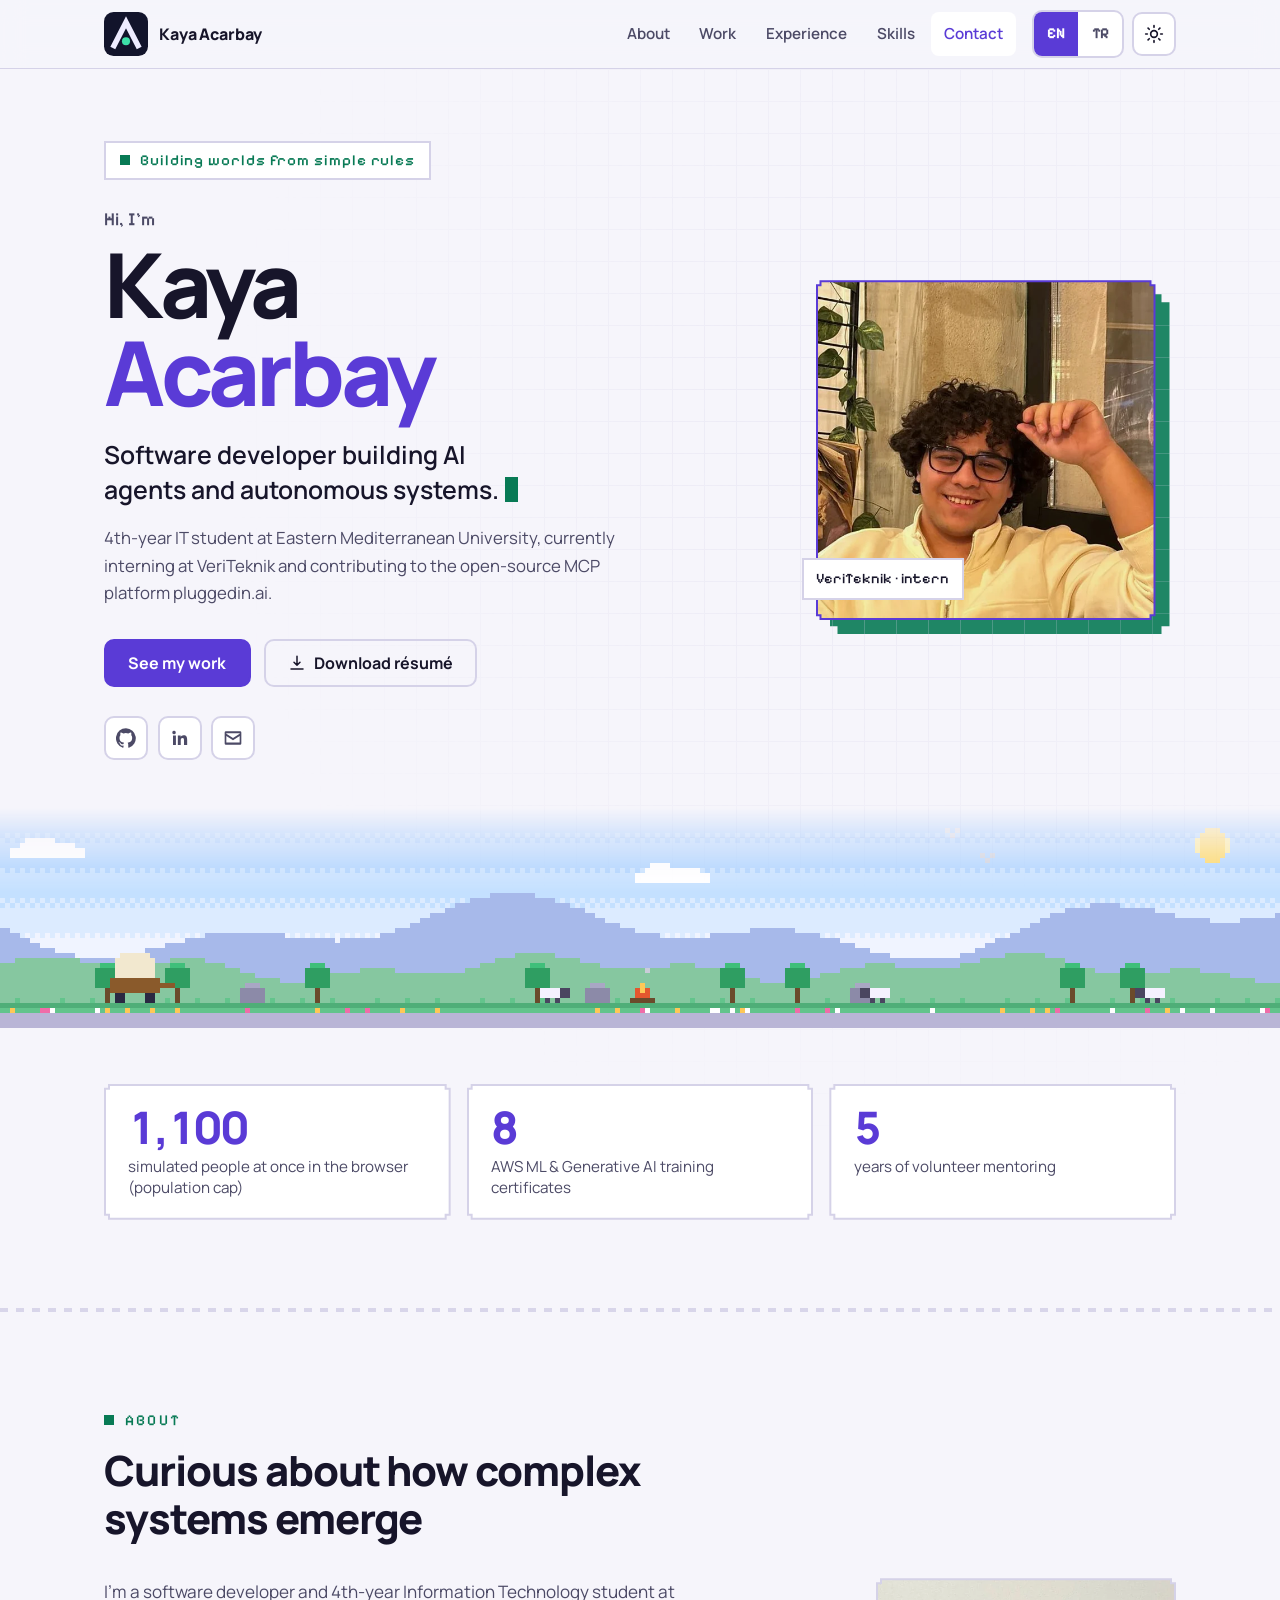
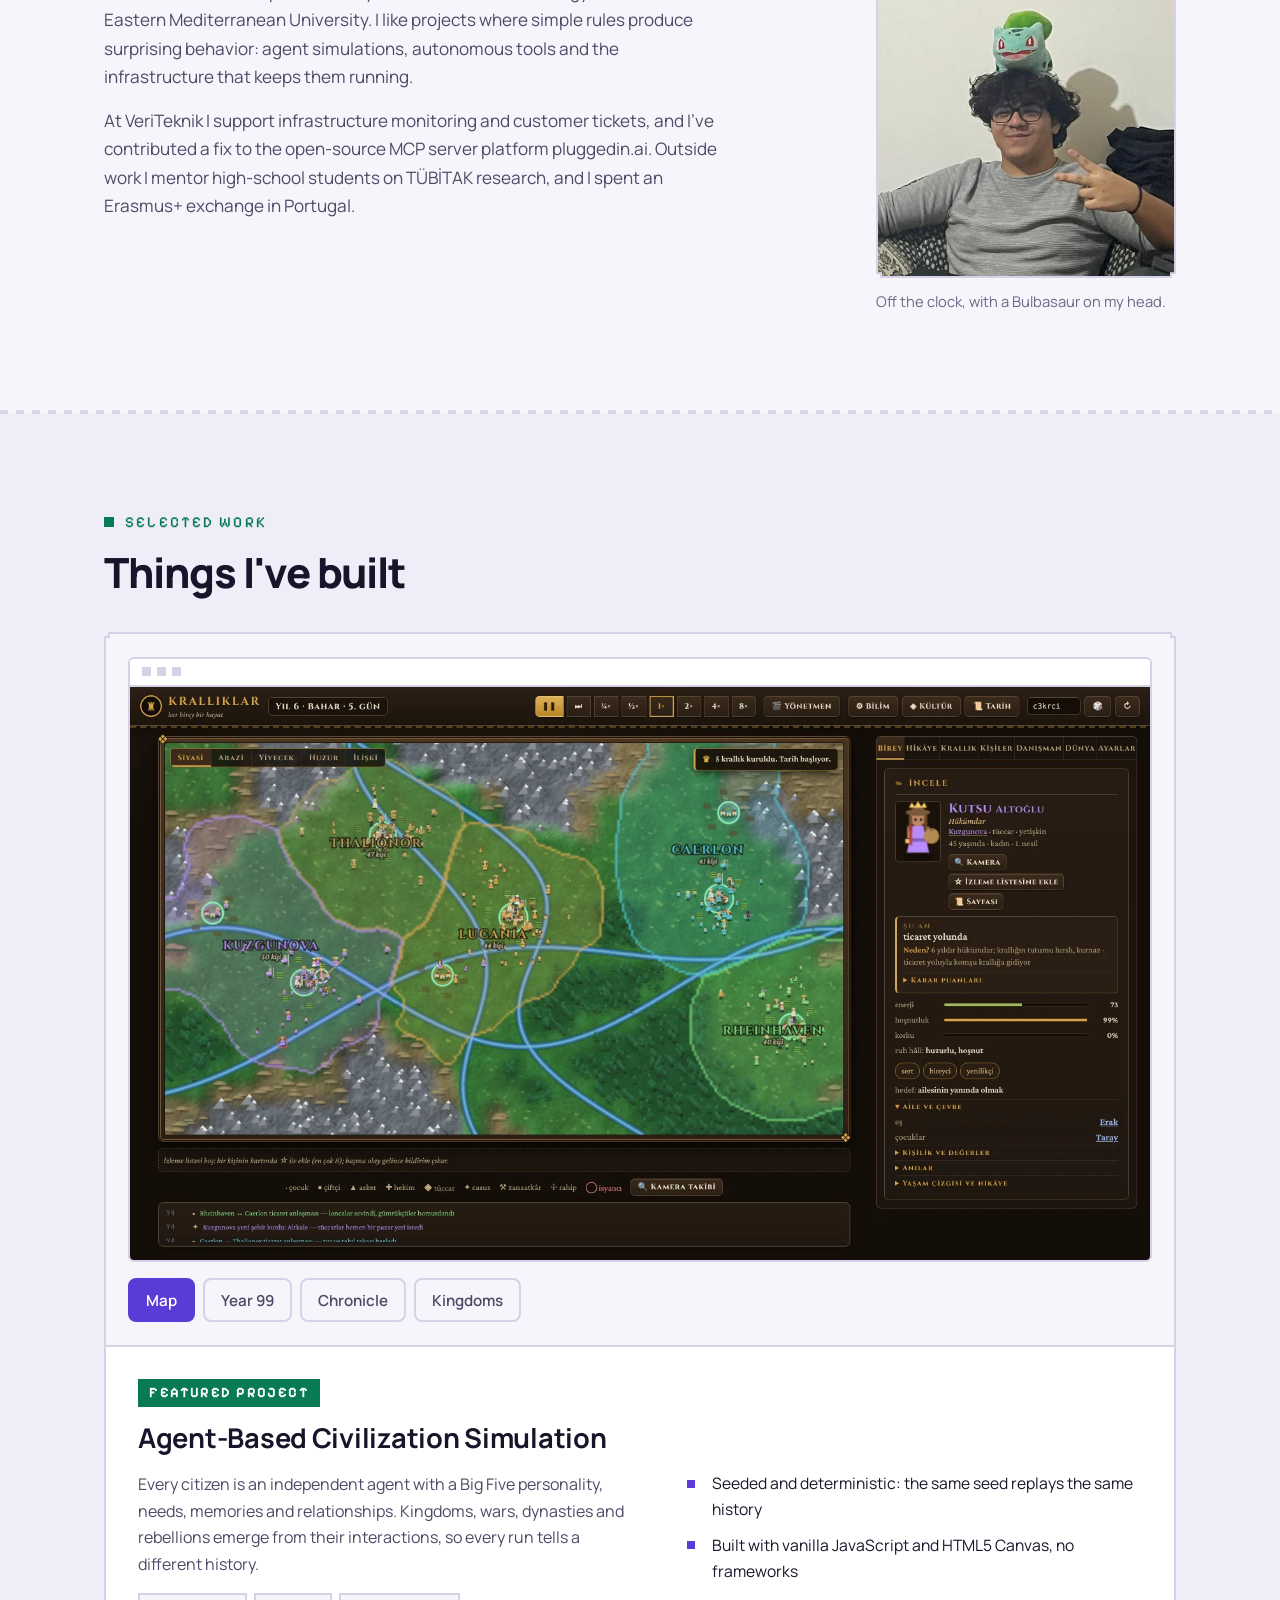
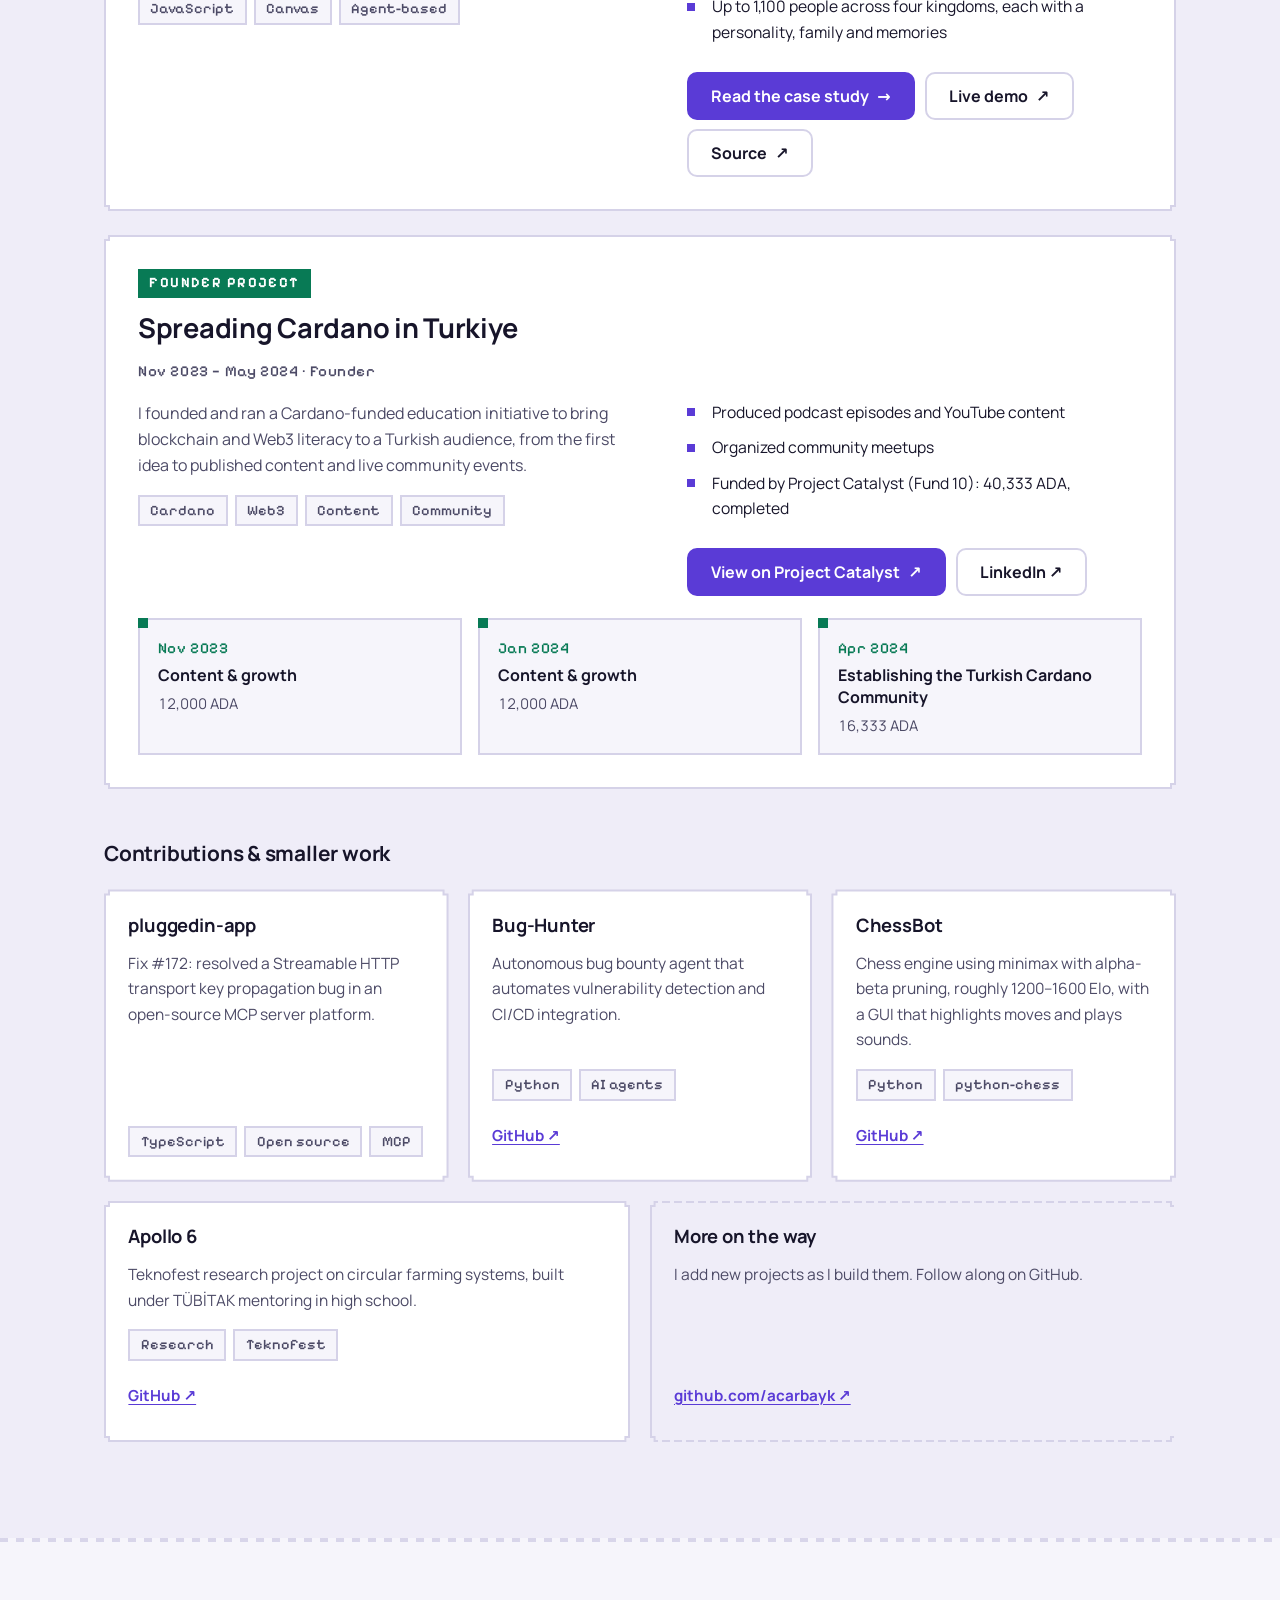
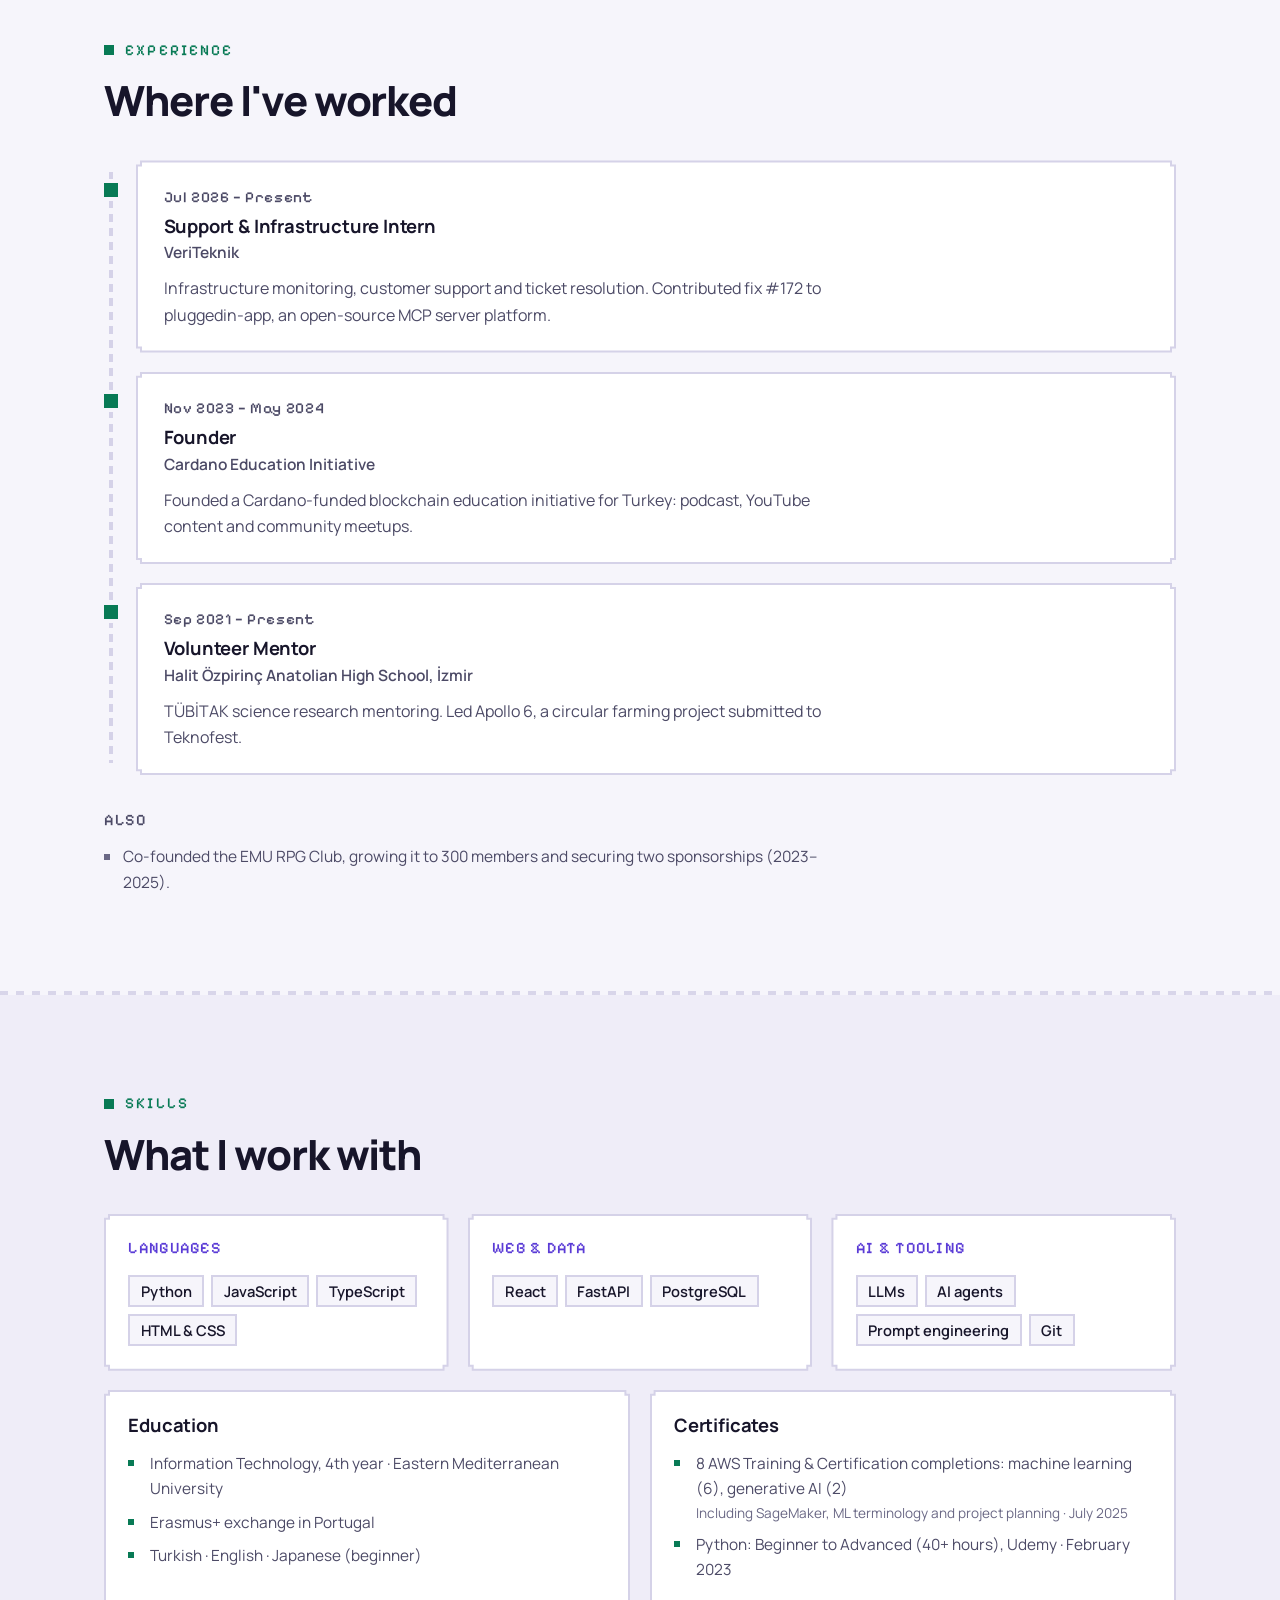
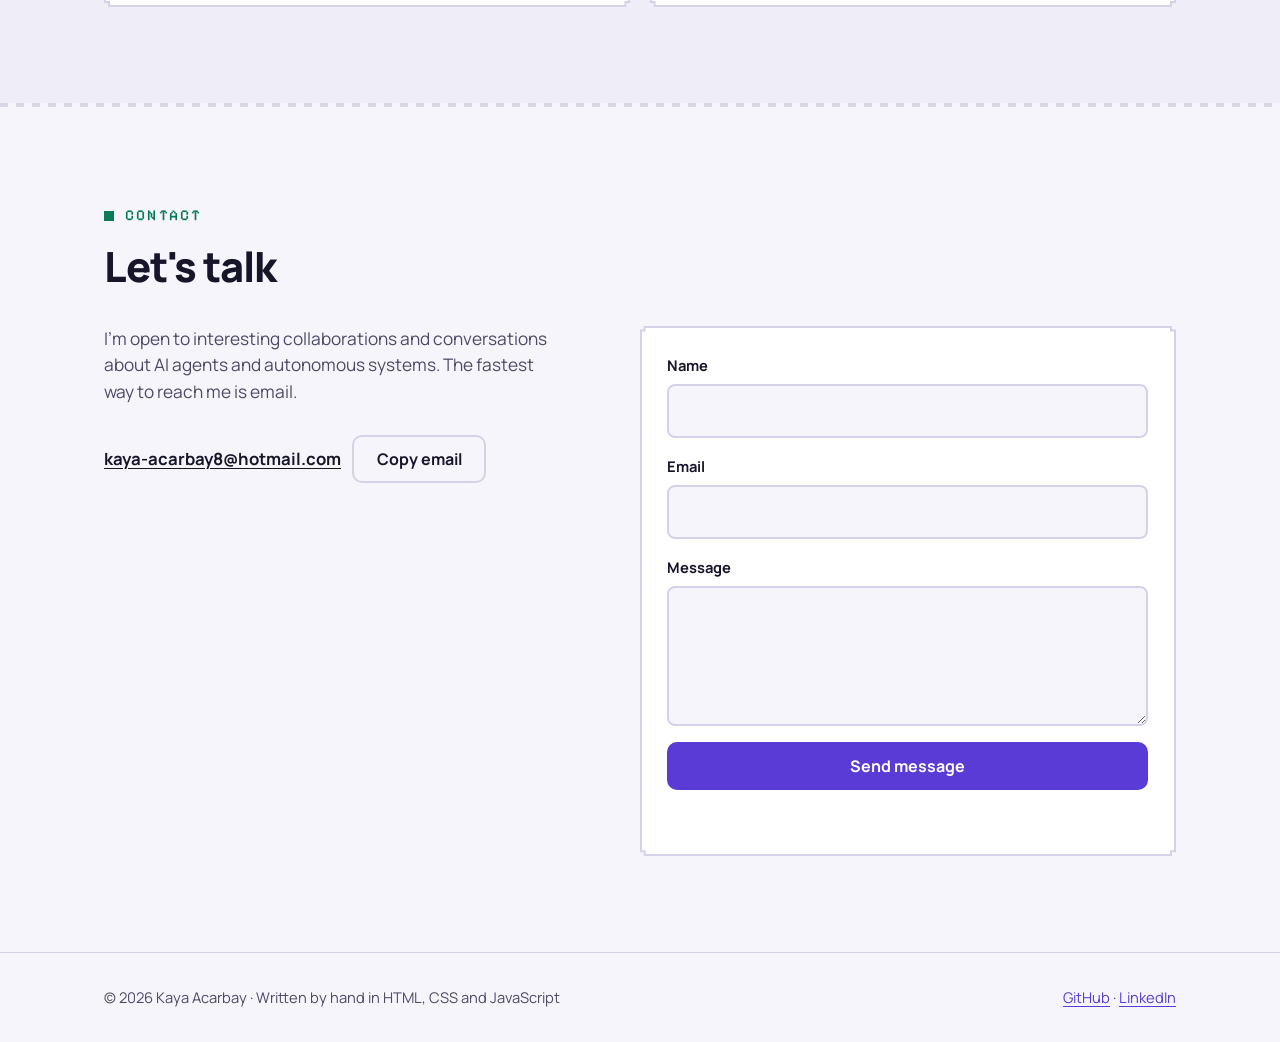
==== commit 7cc96b7c: "Update resume (EN and TR), language-aware resume link Co-Authored-By: Claude Sonnet 5.5 <noreply@ant" ====
--- a/index.html
+++ b/index.html
@@ -75,7 +75,7 @@
           <p class="bio" data-i18n="hero.bio">4th-year IT student at Eastern Mediterranean University, currently interning at VeriTeknik and contributing to the open-source MCP platform pluggedin.ai.</p>
           <div class="cta">
             <a class="btn" href="#work" data-i18n="cta.work">See my work</a>
-            <a class="btn ghost" href="assets/Kaya-Acarbay-Resume.pdf" download>
+            <a class="btn ghost" id="resume-link" href="assets/Kaya-Acarbay-Resume.pdf" download>
               <svg viewBox="0 0 24 24" aria-hidden="true"><path d="M12 3v12m0 0l-4-4m4 4l4-4M4 20h16"/></svg><span data-i18n="cta.resume">Download résumé</span>
             </a>
           </div>
